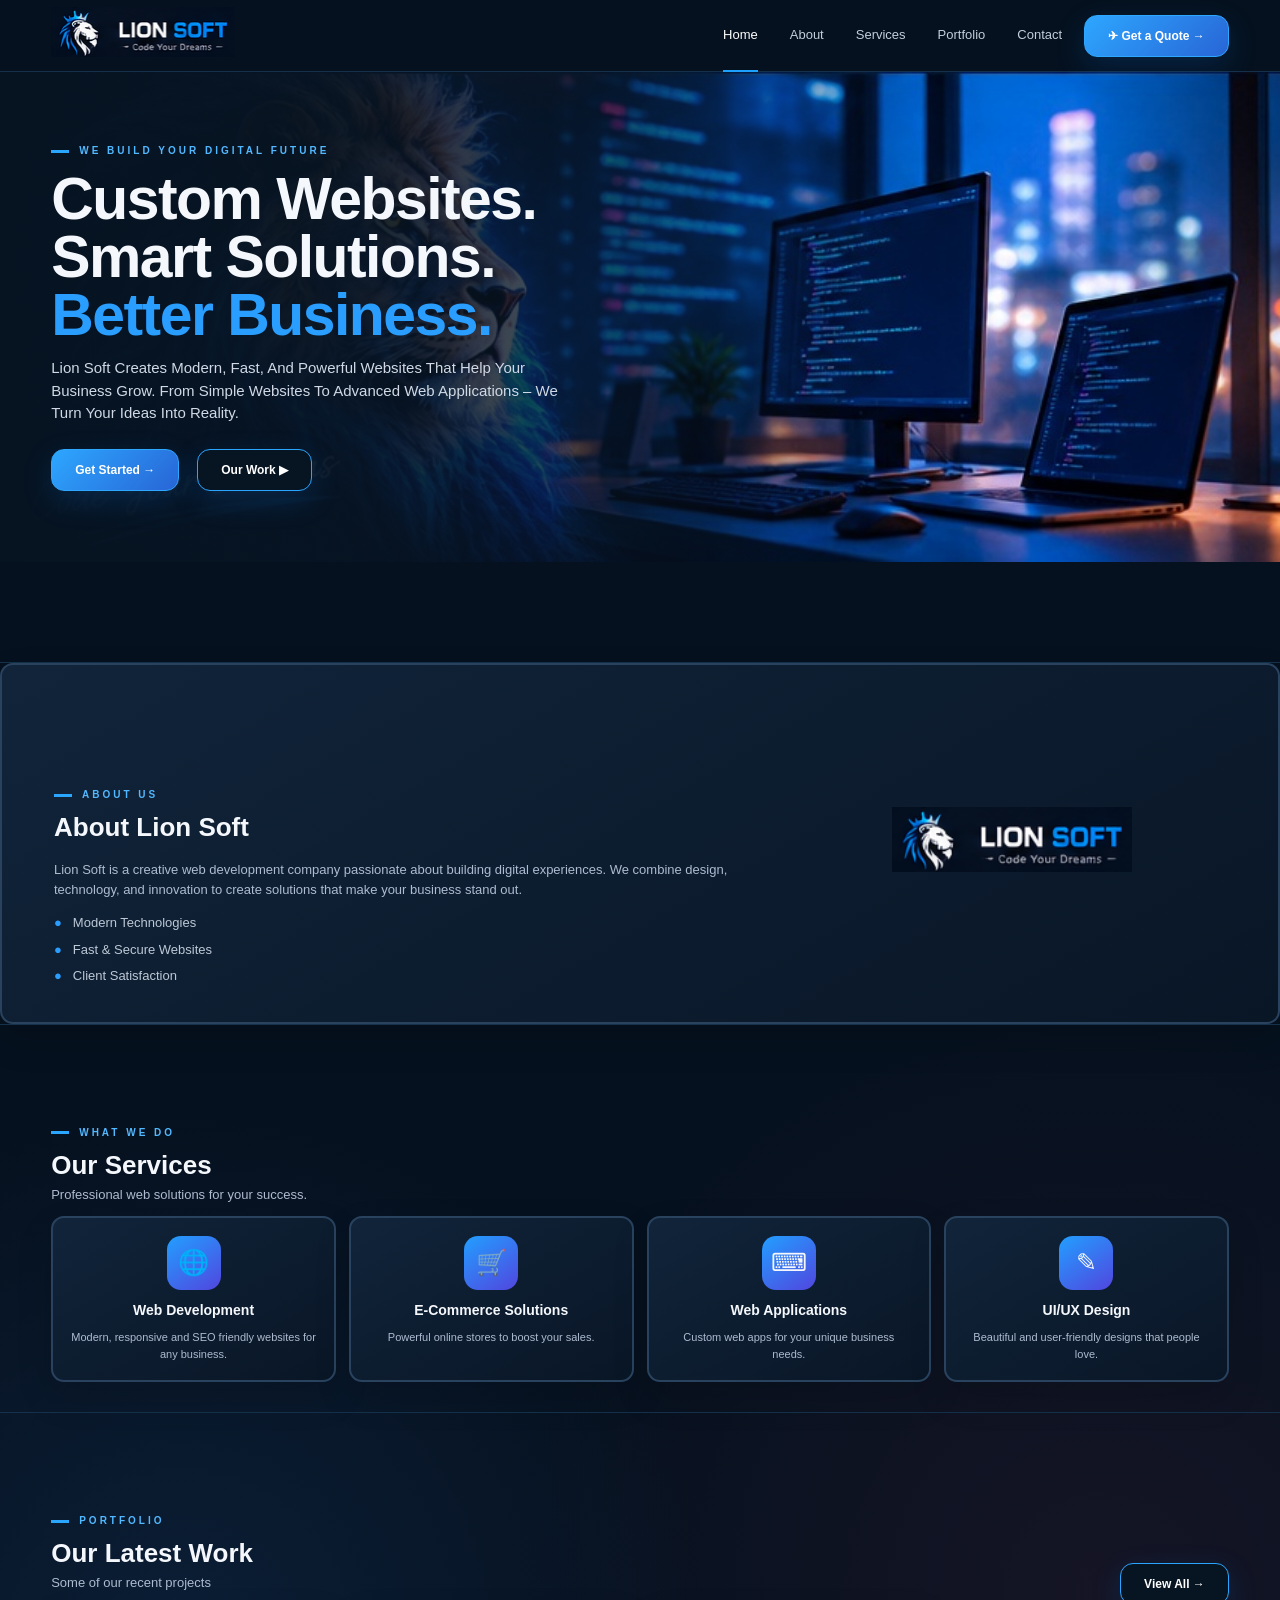
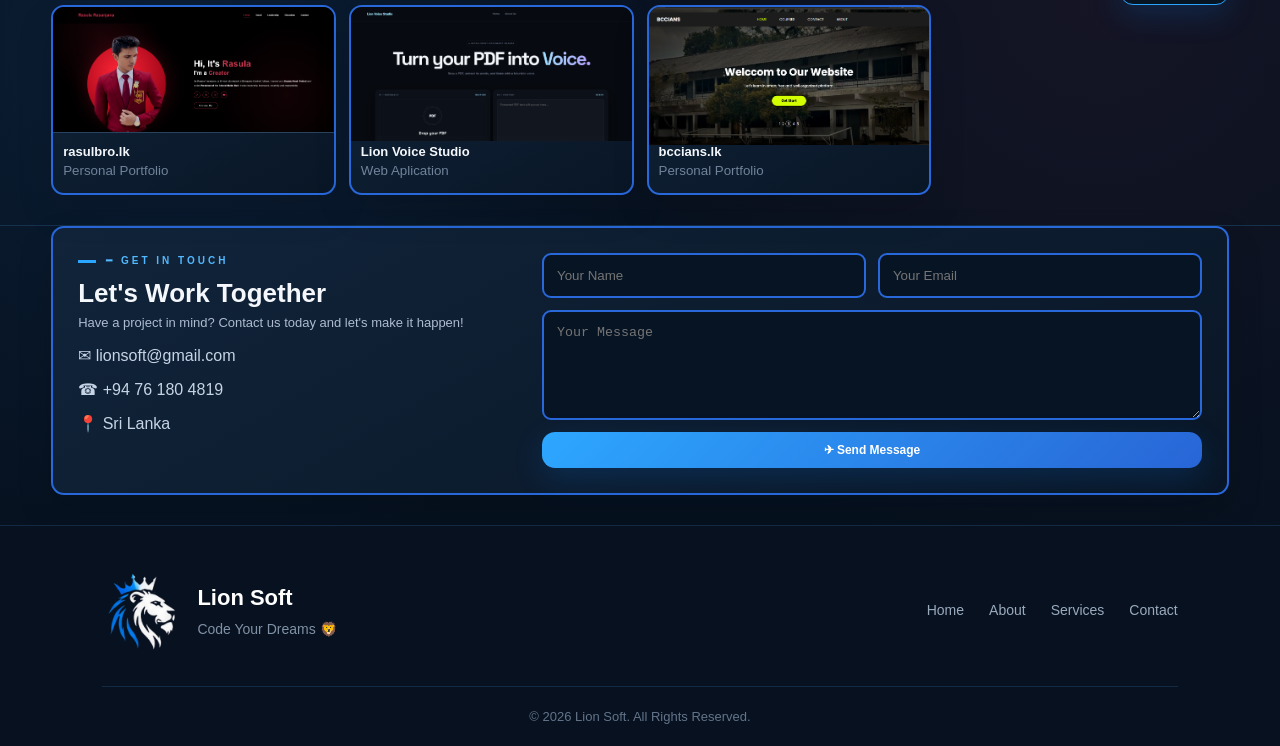
==== index.html @ 82c6520d "V1.0" ====
<!doctype html>
<html lang="en">

<head>
    <meta charset="utf-8">
    <meta name="viewport" content="width=device-width,initial-scale=1">
    <meta name="theme-color" content="#06111f">
    <title>Lion Soft</title>
    <link rel="stylesheet" href="style.css">
    <link rel="shortcut icon" href="assets/logo2.png" type="image/x-icon">
</head>

<body>
    <header class="nav">
        <div class="container navin">
            <a href="index.html"><img class="logo" src="assets/lion-soft-logo.png" alt="Lion Soft"></a>
            <button class="menu" aria-label="Open menu">☰</button>
            <nav class="links">
                <a class="active" href="index.html">Home</a>
                <a class="" href="#about">About</a>
                <a class="" href="#services">Services</a>
                <a class="" href="#portfolio">Portfolio</a>
                <a class="" href="#contact">Contact</a>
            </nav>
            <a class="btn" href="#contact">✈ Get a Quote →</a>
        </div>
    </header>
    <section id="home" class="hero">
        <div class="container">
            <div class="hero-copy">
                <div class="eyebrow">We Build Your Digital Future</div>
                <h1>Custom Websites.<br>Smart Solutions.<br><span>Better Business.</span></h1>
                <p>Lion Soft creates modern, fast, and powerful websites that help your business grow. From simple
                    websites to advanced web applications – we turn your ideas into reality.</p>
                <div class="actions">
                    <a id="getStart-btn" class="btn" href="#contact">Get Started →</a>
                    <a class="btn ghost" href="#portfolio">Our Work ▶</a>
                </div>
            </div>
        </div>
    </section>
    <section id="about" class="section" style="padding: 0px; margin: 0%;">
        <div id="aboutContainer" class="container main-grid" style="padding: 0%;">
            <aside class="card about">
                <div class="aboutTextA">
                    <div class="eyebrow">About Us</div>
                    <h2>About Lion Soft</h2>
                    <p>Lion Soft is a creative web development company passionate about building digital experiences. We
                        combine design, technology, and innovation to create solutions that make your business stand
                        out.</p>
                    <ul class="checks">
                        <li>Modern Technologies</li>
                        <li>Fast & Secure Websites</li>
                        <li>Client Satisfaction</li>
                    </ul>
                </div>
                <div class="brand">
                    <img src="assets/lion-soft-logo.png" alt="Lion Soft logo">
                </div>
            </aside>
        </div>
    </section>
    <section id="services" class="section" style="padding-top: 100px;">
        <div class="container main-grid">
            <div>
                <div class="eyebrow">What We Do</div>
                <h2>Our Services</h2>
                <p class="lead">Professional web solutions for your success.</p>
                <div class="services">
                    <article class="card service">
                        <div class="icon">🌐</div>
                        <h3>Web Development</h3>
                        <p>Modern, responsive and SEO friendly websites for any business.</p>
                    </article>
                    <article class="card service">
                        <div class="icon">🛒</div>
                        <h3>E-Commerce Solutions</h3>
                        <p>Powerful online stores to boost your sales.</p>
                    </article>
                    <article class="card service">
                        <div class="icon">⌨</div>
                        <h3>Web Applications</h3>
                        <p>Custom web apps for your unique business needs.</p>
                    </article>
                    <article class="card service">
                        <div class="icon">✎</div>
                        <h3>UI/UX Design</h3>
                        <p>Beautiful and user-friendly designs that people love.</p>
                    </article>
                </div>
            </div>
        </div>
    </section>
    <section id="portfolio" class="section" style="padding-top: 100px;">
        <div class="container">
            <div class="portfolio-head">
                <div>
                    <div class="eyebrow">Portfolio</div>
                    <h2>Our Latest Work</h2>
                    <p class="lead">Some of our recent projects</p>
                </div>
                <a class="btn ghost" href="#">View All →</a>
            </div>
            <div class="projects">
                <a target="_blank" href="https://lion-soft.github.io/rasulbro.lk">
                    <article class="card project">
                        <div class="shot"><img style="width: 100%;" src="assets/rasulbro.PNG" alt=""></div>
                        <h3>rasulbro.lk</h3><small>Personal Portfolio</small>
                    </article>
                </a>
                <a target="_blank" href="https://lion-soft.github.io/lvs.com">
                    <article class="card project">
                        <div class="shot"><img style="width: 100%;" src="assets/lvs.png" alt=""></div>
                        <h3>Lion Voice Studio</h3><small>Web Aplication</small>
                    </article>
                </a>
                <a target="_blank" href="">
                    <article class="card project">
                        <div class="shot"><img style="width: 100%;" src="assets/bcc.png" alt=""></div>
                        <h3>bccians.lk</h3><small>Personal Portfolio</small>
                    </article>
                </a>
            </div>
        </div>
    </section>
    <section id="contact" class="section" style="padding-top:0">
        <div class="container card contact-wrap">
            <div>
                <div class="eyebrow">━ Get In Touch</div>
                <h2>Let's Work Together</h2>
                <p class="lead">Have a project in mind? Contact us today and let's make it happen!</p>
                <div class="contact-list">
                    <p>✉ lionsoft@gmail.com</p>
                    <p>☎ +94 76 180 4819</p>
                    <p>📍 Sri Lanka</p>
                </div>
            </div>
            <form class="form" action="https://formspree.io/f/xbgrnggq" method="POST">

                <input type="text" name="name" placeholder="Your Name" required>

                <input type="email" name="email" placeholder="Your Email" required>

                <textarea name="message" placeholder="Your Message" required></textarea>

                <button class="btn" type="submit">✈ Send Message</button>

            </form>
        </div>
    </section>
    <footer class="footer">
        <div class="footer-container">

            <div class="footer-brand">
                <img src="assets/logo2.png" alt="Logo" class="footer-logo">

                <div>
                    <h3>Lion Soft</h3>
                    <p>Code Your Dreams 🦁</p>
                </div>
            </div>

            <div class="footer-links">
                <a href="#home">Home</a>
                <a href="#about">About</a>
                <a href="#services">Services</a>
                <a href="#contact">Contact</a>
            </div>

        </div>

        <div class="footer-bottom">
            <p>© 2026 Lion Soft. All Rights Reserved.</p>
        </div>
    </footer>

    <script src="script.js"></script>
</body>

</html>
---- style.css ----
:root {
    --bg: #06111f;
    --panel: #0b192a;
    --panel2: #0f2135;
    --line: #26435f;
    --txt: #f4f7fb;
    --muted: #aebbd0;
    --blue: #1d9dff;
    --blue2: #2868db;
}

* {
    box-sizing: border-box
}

html::-webkit-scrollbar {
    width: 1.4rem;
}

html::-webkit-scrollbar-track {
    background: #ccc;
}

html::-webkit-scrollbar-thumb {
    border-bottom-left-radius: 15px;
    border-bottom-right-radius: 15px;
    background: linear-gradient(135deg, #2da7ff, #2865d6);

}

html {
    scroll-behavior: smooth
}

body {
    margin: 0;
    background: radial-gradient(circle at 14% 70%, #173c6850, transparent 27%), radial-gradient(circle at 86% 68%, #361d3150, transparent 30%), var(--bg);
    color: var(--txt);
    font-family: Inter, Segoe UI, Arial, sans-serif;
    line-height: 1.5
}

a {
    text-decoration: none;
    color: inherit
}

.container {
    width: min(1360px, 92%);
    margin: auto
}

.nav {
    height: 72px;
    position: sticky;
    top: 0;
    z-index: 50;
    background: #06111ff0;
    border-bottom: 1px solid #173049;
    backdrop-filter: blur(16px)
}

.navin {
    height: 100%;
    display: flex;
    align-items: center;
    justify-content: space-between;
    gap: 22px
}

.logo {
    width: 184px;
    height: auto
}

.links {
    display: flex;
    gap: 32px;
    align-items: center;
    margin-left: auto
}

.links a {
    font-size: 13px;
    color: #c3cedb;
    padding: 26px 0;
    border-bottom: 2px solid transparent
}

.links a:hover,
.links a.active {
    color: #fff;
    border-color: #1da1ff;
}

.btn {
    display: inline-flex;
    justify-content: center;
    align-items: center;
    padding: 11px 23px;
    border-radius: 13px;
    border: 1px solid #2da7ff;
    background: linear-gradient(135deg, #2da7ff, #2865d6);
    color: #fff;
    font-size: 12px;
    font-weight: 800;
    box-shadow: 0 10px 30px #0b84ff2b
}

.btn.ghost {
    background: #071522;
    border-color: #2aa5ff
}

.menu {
    display: none;
    border: 0;
    background: transparent;
    color: #fff;
    font-size: 26px
}

.hero {
    min-height: 490px;
    margin-bottom: 100px;
    position: relative;
    overflow: hidden;
    background: #071321
}

.hero:before {
    content: "";
    position: absolute;
    inset: 0;
    background: linear-gradient(90deg, #061321 0%, #071422f4 27%, #071422a8 49%, transparent 72%), url("assets/hero-lion-office.jpg") center/cover no-repeat
}

@keyframes float {
    from {
        transform: translateX(-80%);
    }

    to {
        transform: translateX(0px);
    }
}

.hero .container {
    animation-name: float;
    animation-duration: 1s;
    position: relative;
    z-index: 1;
    min-height: 490px;
    display: flex;
    align-items: center
}

.hero-copy {
    text-transform: capitalize;
    transition: all .2s linear;
    width: 45%;
    padding: 30px 0
}

.eyebrow {
    font-size: 10px;
    letter-spacing: 3px;
    text-transform: uppercase;
    color: #52b8ff;
    font-weight: 800
}

.eyebrow:before {
    content: "";
    display: inline-block;
    width: 18px;
    height: 3px;
    background: #2aa6ff;
    margin-right: 10px;
    vertical-align: middle
}

.hero h1 {
    font-size: clamp(43px, 4.6vw, 70px);
    line-height: .98;
    margin: 12px 0 14px;
    letter-spacing: -1.5px
}

.hero h1 span {
    color: #2a9eff
}

.hero p {
    font-size: 15px;
    max-width: 530px;
    color: #d0d9e5;
    margin: 0
}

.actions {
    display: flex;
    gap: 18px;
    margin-top: 24px;
    flex-wrap: wrap
}

.section {
    padding: 18px 0 30px;
    border-top: 1px solid #15314b
}

.section h2 {
    font-size: 26px;
    margin: 6px 0 0
}

.lead {
    margin: 0 0 12px;
    color: var(--muted);
    font-size: 13px
}

#aboutContainer {
    width: min(1360px, 100%);
}

.aboutTextA {
    padding-left: 30px;
    padding-top: 100px;
}

@media(max-width: 300px) {
    .aboutTextA {
        padding-left: 0px;
    }
}

.services {
    display: grid;
    grid-template-columns: repeat(4, 1fr);
    gap: 13px
}

.card {
    background: linear-gradient(150deg, #11243a, #091626);
    border: 2px solid #29435f;
    border-radius: 13px;
    box-shadow: 0 16px 36px #0002
}

.service {
    padding: 18px;
    text-align: center;
    transition-duration: 400ms;
    transition-property: transform;
}

.service:hover {
    transform: scale(1.05);
}

.icon {
    width: 54px;
    height: 54px;
    border-radius: 14px;
    display: grid;
    place-items: center;
    margin: 0 auto 10px;
    background: linear-gradient(145deg, #229fff, #5146df);
    font-size: 25px
}

.service h3 {
    font-size: 14px;
    margin: 5px 0 8px
}

.service p {
    font-size: 11px;
    color: var(--muted);
    margin: 0
}

.about {
    padding: 22px;
    display: grid;
    grid-template-columns: 1.2fr .8fr;
    align-items: center;
    gap: 12px
}

.about p {
    font-size: 13px;
    color: var(--muted)
}



.checks {
    padding: 0;
    margin: 14px 0;
    list-style: none;
    color: #bdc8d6;
    font-size: 13px
}

.checks li {
    margin: 7px 0
}

.checks li:before {
    content: "●";
    color: #2b9dff;
    margin-right: 11px
}

.brand {
    text-align: center
}

.brand img {
    width: 240px;
    max-width: 100%
}

.portfolio-head {
    display: flex;
    align-items: end;
    justify-content: space-between
}

.projects {
    display: grid;
    grid-template-columns: repeat(4, 1fr);
    gap: 13px
}

.project {
    overflow: hidden;
    border: 2px solid #2868db;
    transition-property: transform;
    transition-duration: 400ms;
}

.project:hover {
    transform: scale(1.05)
}

.project .shot {
    height: 126px;
    background-size: 400% 100%;
    border-bottom: 1px solid #29435f;
}


.project:nth-child(1) .shot {
    background-position: 0 0
}

.project:nth-child(2) .shot {
    background-position: 33.3% 0
}

.project:nth-child(3) .shot {
    background-position: 66.6% 0
}

.project:nth-child(4) .shot {
    background-position: 100% 0
}

.project h3 {
    font-size: 13px;
    margin: 9px 10px 0
}

.project small {
    display: block;
    margin: 0 10px 12px;
    color: #70839a
}

.stats {
    display: grid;
    grid-template-columns: repeat(4, 1fr);
    gap: 13px
}

.stat {
    text-align: center;
    padding: 18px
}

.stat i {
    font-size: 30px;
    font-style: normal
}

.stat b {
    display: block;
    font-size: 25px;
    margin-top: 4px
}

.stat span {
    font-size: 12px;
    color: var(--muted)
}

.stat.green {
    border-color: #27664b
}

.stat.purple {
    border-color: #583b8d
}

.stat.orange {
    border-color: #88451e;
    background: linear-gradient(150deg, #2d1819, #211313)
}

.bottom {
    display: grid;
    grid-template-columns: 1.05fr .95fr;
    gap: 42px
}

.testimonial {
    padding: 18px;
    display: flex;
    align-items: center;
    gap: 16px
}

.avatar {
    width: 76px;
    height: 76px;
    border-radius: 50%;
    border: 2px solid #2ba6ff;
    object-fit: cover
}

.testimonial p {
    font-size: 13px;
    margin: 0 0 7px
}

.stars {
    color: #ffd32a
}

.testimonial small {
    color: #8ea0b7
}

.contact {
    padding: 18px;
    display: grid;
    grid-template-columns: .8fr 1.2fr;
    gap: 20px
}

.contact h2 {
    margin: 0
}

.info {
    font-size: 12px;
    color: #c8d2df
}

.info p {
    margin: 7px 0
}

.socials {
    display: flex;
    gap: 8px;
    margin-top: 12px
}

.social {
    width: 27px;
    height: 27px;
    border-radius: 50%;
    display: grid;
    place-items: center;
    background: #167fda;
    font-size: 12px
}

.form {
    display: grid;
    grid-template-columns: 1fr 1fr;
    gap: 10px
}

.form input,
.form textarea {
    width: 100%;
    border-radius: 8px;
    border: 2px solid #2868db;
    background: #071524;
    color: #fff;
    padding: 11px;
    font: 12px inherit
}

.form textarea {
    grid-column: 1/-1;
    min-height: 82px
}

.form button {
    grid-column: 1/-1;
    border: 0;
    cursor: pointer
}



.page-hero {
    padding: 80px 0 60px;
    text-align: center;
    background: radial-gradient(circle at 50% 0, #176fc145, transparent 40%), #071321
}

.page-hero h1 {
    font-size: clamp(42px, 5vw, 64px);
    margin: 10px 0
}

.page-content {
    padding: 50px 0
}

.split {
    display: grid;
    grid-template-columns: 1fr 1fr;
    gap: 35px;
    align-items: center
}

.visual {
    min-height: 300px;
    border-radius: 16px;
    border: 1px solid var(--line);
    display: grid;
    place-items: center;
    background: radial-gradient(circle, #157de050, transparent 50%), #0b192a;
    font-size: 120px
}

@media(max-width:980px) {
    .links {
        display: none
    }

    .links.open {
        display: flex;
        position: absolute;
        top: 72px;
        left: 0;
        right: 0;
        background: #071522;
        flex-direction: column;
        gap: 0;
        padding: 12px 4%;
        border-bottom: 1px solid #23435f
    }

    .links.open a {
        padding: 11px 0
    }

    .menu {
        display: block
    }

    .nav .btn {
        display: none
    }

    .hero-copy {
        width: 58%
    }

    .main-grid,
    .bottom,
    .contact,
    .split {
        grid-template-columns: 1fr
    }

    .services,
    .projects {
        grid-template-columns: repeat(2, 1fr)
    }

    .stats {
        grid-template-columns: repeat(2, 1fr)
    }
}

@media(max-width:620px) {
    .container {
        width: 92%
    }

    .hero {
        min-height: 560px
    }

    .hero:before {
        background: linear-gradient(90deg, #061321 0%, #071422e8 55%, #07142299 100%), url("assets/hero-lion-office.jpg") 62% center/cover no-repeat
    }

    .hero .container {
        min-height: 560px;
        align-items: start
    }

    .hero-copy {
        width: 100%;
        padding-top: 52px
    }

    .hero h1 {
        font-size: 48px
    }

    .services,
    .projects,
    .stats {
        grid-template-columns: 1fr
    }

    .about {
        grid-template-columns: 1fr
    }

    .aboutTextA {
        padding-left: 10px;
    }

    .brand {
        display: none
    }

    .contact {
        padding: 16px
    }

    .form {
        grid-template-columns: 1fr
    }

    .form textarea,
    .form button {
        grid-column: auto
    }

    .testimonial {
        align-items: flex-start
    }

    .foot {
        display: block;
        text-align: center
    }

    .foot div+div {
        margin-top: 8px
    }

    .page-content {
        padding: 35px 0
    }
}

.contact-wrap {
    border: 2px solid #2868db;
    display: grid;
    grid-template-columns: .8fr 1.2fr;
    gap: 24px;
    padding: 25px;
}

.form {
    display: grid;
    grid-template-columns: 1fr 1fr;
    gap: 12px
}

.form textarea,
.form input {
    width: 100%;
    background: #071424;
    border: 2px solid #2868db;
    color: white;
    border-radius: 9px;
    padding: 13px
}

.form textarea {
    grid-column: 1/-1;
    min-height: 110px
}

.form .btn {
    grid-column: 1/-1
}

.contact-list {
    color: #c7d4e6
}

.contact-list p {
    margin: 10px 0
}

@media(max-width:560px) {

    .form {
        grid-template-columns: 1fr
    }

    .form textarea,
    .form .btn {
        grid-column: auto
    }

    .testimonial {
        align-items: flex-start
    }

}

@media(max-width:900px) {

    .contact-wrap {
        grid-template-columns: 1fr
    }

}


.footer {
    background: #07111f;
    color: #ffffff;
    padding: 45px 8% 20px;
    border-top: 1px solid #132a44;
}

.footer-container {
    max-width: 1200px;
    margin: auto;

    display: flex;
    justify-content: space-between;
    align-items: center;
    gap: 30px;
}

.footer-brand {
    display: flex;
    align-items: center;
    gap: 15px;
}

.footer-logo {
    width: 80px;
    height: 80px;
    object-fit: contain;
    border-radius: 12px;
    transition: 0.3s ease;
}

.footer-logo:hover {
    transform: scale(1.08);
}

.footer-brand h3 {
    margin: 0 0 5px;
    font-size: 22px;
    color: #ffffff;
}

.footer-brand p {
    margin: 0;
    color: #8191a5;
    font-size: 14px;
}

.footer-links {
    display: flex;
    gap: 25px;
}

.footer-links a {
    color: #9aaabd;
    text-decoration: none;
    font-size: 14px;
    transition: 0.3s ease;
}

.footer-links a:hover {
    color: #3b82f6;
}

.footer-bottom {
    max-width: 1200px;
    margin: 35px auto 0;
    padding-top: 20px;

    text-align: center;
    border-top: 1px solid #132a44;
}

.footer-bottom p {
    margin: 0;
    color: #63748a;
    font-size: 13px;
}

/* Mobile */
@media (max-width: 600px) {

    .footer-container {
        flex-direction: column;
        text-align: center;
    }

    .footer-brand {
        flex-direction: column;
    }

    .footer-links {
        flex-wrap: wrap;
        justify-content: center;
    }
}
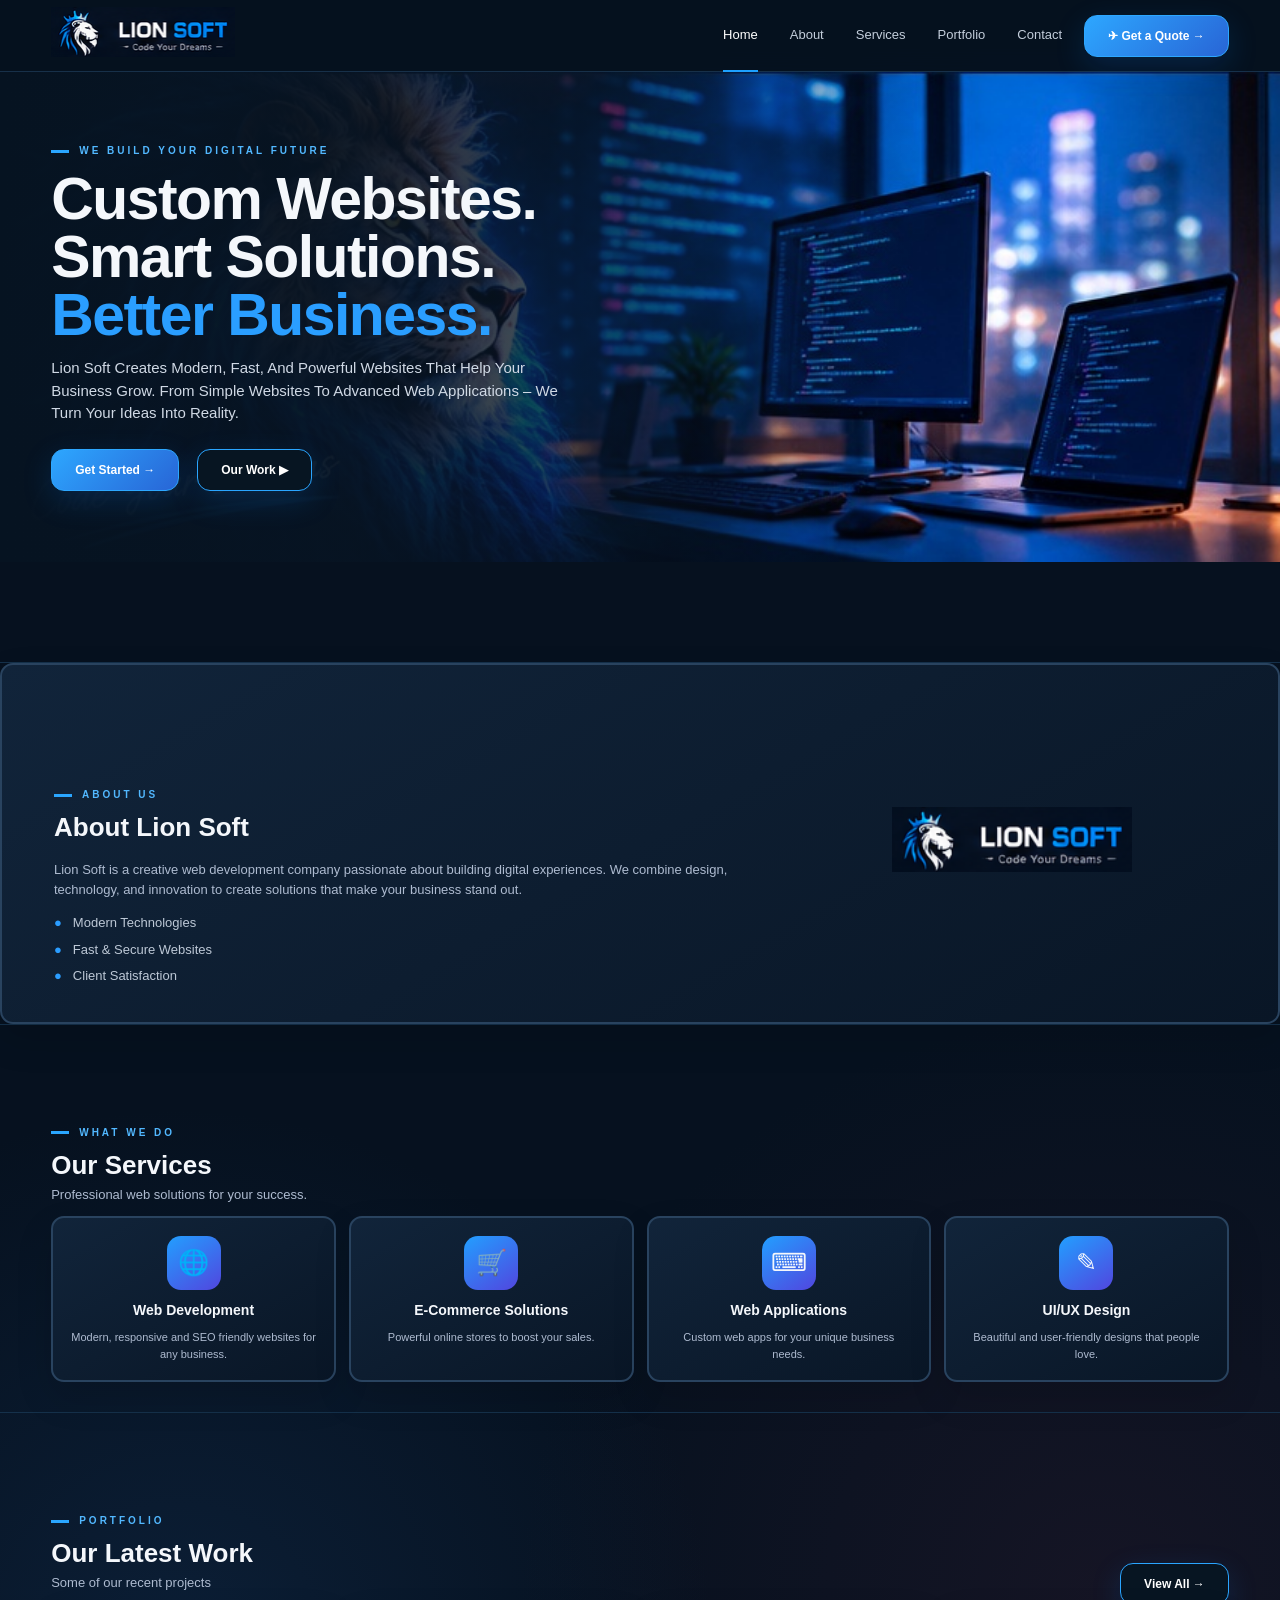
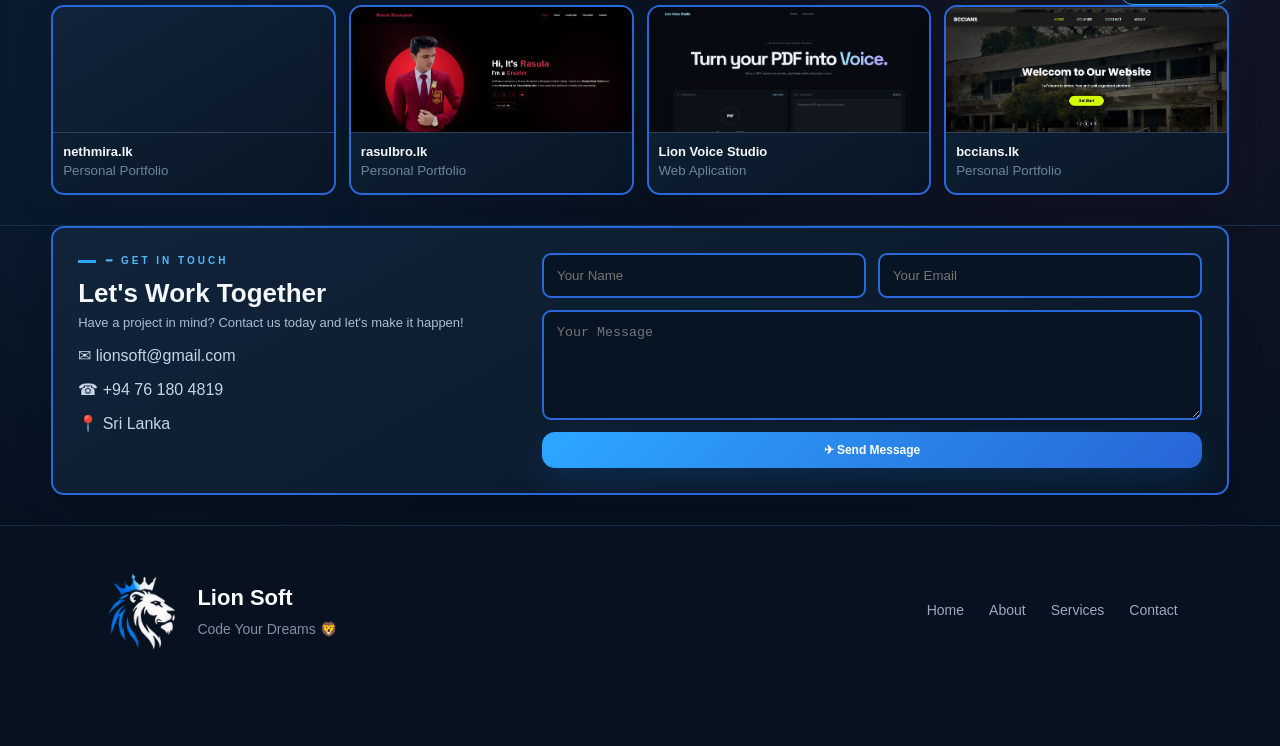
==== commit 091bb17b: "v2.0" ====
--- a/index.html
+++ b/index.html
@@ -102,6 +102,12 @@
                 <a class="btn ghost" href="#">View All →</a>
             </div>
             <div class="projects">
+                <a target="_blank" href="https://lion-soft.github.io/nethmira.lk">
+                    <article class="card project">
+                        <div class="shot"><img style="width: 100%;" src="assets/nethmira.png" alt=""></div>
+                        <h3>nethmira.lk</h3><small>Personal Portfolio</small>
+                    </article>
+                </a>
                 <a target="_blank" href="https://lion-soft.github.io/rasulbro.lk">
                     <article class="card project">
                         <div class="shot"><img style="width: 100%;" src="assets/rasulbro.PNG" alt=""></div>
--- a/style.css
+++ b/style.css
@@ -825,7 +825,6 @@
     font-size: 13px;
 }
 
-/* Mobile */
 @media (max-width: 600px) {
 
     .footer-container {
@@ -841,4 +840,433 @@
         flex-wrap: wrap;
         justify-content: center;
     }
-}+}
+
+
+html {
+    scroll-behavior: smooth;
+}
+
+
+body {
+    overflow-x: hidden;
+}
+
+
+
+.nav {
+    transition:
+        background .35s ease,
+        box-shadow .35s ease,
+        border-color .35s ease;
+}
+
+.nav.scrolled {
+    background: rgba(6, 17, 31, .97);
+    box-shadow: 0 10px 35px rgba(0, 0, 0, .28);
+}
+
+.logo {
+    transition: transform .35s ease, filter .35s ease;
+}
+
+.logo:hover {
+    transform: scale(1.05);
+    filter: drop-shadow(0 0 12px rgba(45, 167, 255, .45));
+}
+
+.links a {
+    position: relative;
+    transition:
+        color .3s ease,
+        transform .3s ease;
+}
+
+.links a:hover {
+    transform: translateY(-2px);
+}
+
+
+.menu {
+    cursor: pointer;
+    transition: transform .3s ease;
+}
+
+.menu:hover {
+    transform: rotate(90deg) scale(1.08);
+}
+
+.links.open {
+    animation: menuSlide .35s ease forwards;
+}
+
+@keyframes menuSlide {
+    from {
+        opacity: 0;
+        transform: translateY(-15px);
+    }
+
+    to {
+        opacity: 1;
+        transform: translateY(0);
+    }
+}
+
+
+.btn {
+    position: relative;
+    overflow: hidden;
+    transition:
+        transform .3s ease,
+        box-shadow .3s ease,
+        filter .3s ease;
+}
+
+.btn::before {
+    content: "";
+    position: absolute;
+    top: 0;
+    left: -120%;
+    width: 80%;
+    height: 100%;
+    background: linear-gradient(
+        90deg,
+        transparent,
+        rgba(255,255,255,.3),
+        transparent
+    );
+    transform: skewX(-20deg);
+    transition: left .6s ease;
+}
+
+.btn:hover::before {
+    left: 130%;
+}
+
+.btn:hover {
+    transform: translateY(-4px);
+    box-shadow: 0 15px 35px rgba(29,157,255,.3);
+}
+
+.btn:active {
+    transform: translateY(-1px) scale(.98);
+}
+
+
+.hero-copy {
+    animation: heroContent 1s cubic-bezier(.17,.67,.38,1.1) both;
+}
+
+@keyframes heroContent {
+    from {
+        opacity: 0;
+        transform: translateX(-70px);
+    }
+
+    to {
+        opacity: 1;
+        transform: translateX(0);
+    }
+}
+
+.hero .eyebrow {
+    animation: fadeUp .7s ease .15s both;
+}
+
+.hero h1 {
+    animation: fadeUp .8s ease .3s both;
+}
+
+.hero p {
+    animation: fadeUp .8s ease .5s both;
+}
+
+.hero .actions {
+    animation: fadeUp .8s ease .7s both;
+}
+
+@keyframes fadeUp {
+    from {
+        opacity: 0;
+        transform: translateY(25px);
+    }
+
+    to {
+        opacity: 1;
+        transform: translateY(0);
+    }
+}
+
+
+.hero h1 span {
+    display: inline-block;
+    animation: blueGlow 2.5s ease-in-out infinite;
+}
+
+@keyframes blueGlow {
+    0%, 100% {
+        text-shadow: 0 0 0 rgba(42,158,255,0);
+    }
+
+    50% {
+        text-shadow: 0 0 18px rgba(42,158,255,.45);
+    }
+}
+
+
+
+.about {
+    transition:
+        transform .45s ease,
+        box-shadow .45s ease,
+        border-color .45s ease;
+}
+
+.about:hover {
+    transform: translateY(-8px);
+    border-color: #2da7ff;
+    box-shadow: 0 20px 50px rgba(29,157,255,.14);
+}
+
+.brand img {
+    animation: lionFloat 4s ease-in-out infinite;
+    transition: transform .4s ease, filter .4s ease;
+}
+
+.brand img:hover {
+    transform: scale(1.08);
+    filter: drop-shadow(0 0 20px rgba(45,167,255,.45));
+}
+
+@keyframes lionFloat {
+    0%, 100% {
+        transform: translateY(0);
+    }
+
+    50% {
+        transform: translateY(-10px);
+    }
+}
+
+
+.checks li {
+    transition:
+        transform .3s ease,
+        color .3s ease;
+}
+
+.checks li:hover {
+    transform: translateX(8px);
+    color: #fff;
+}
+
+
+.service {
+    position: relative;
+    overflow: hidden;
+    transition:
+        transform .4s cubic-bezier(.17,.67,.38,1.2),
+        box-shadow .4s ease,
+        border-color .4s ease;
+}
+
+.service::before {
+    content: "";
+    position: absolute;
+    inset: 0;
+    background: radial-gradient(
+        circle at center,
+        rgba(29,157,255,.12),
+        transparent 65%
+    );
+    opacity: 0;
+    transition: opacity .4s ease;
+}
+
+.service:hover {
+    transform: translateY(-10px) scale(1.03);
+    border-color: #2da7ff;
+    box-shadow: 0 20px 45px rgba(29,157,255,.18);
+}
+
+.service:hover::before {
+    opacity: 1;
+}
+
+.service .icon {
+    transition:
+        transform .4s ease,
+        box-shadow .4s ease;
+}
+
+.service:hover .icon {
+    transform: translateY(-5px) rotate(8deg) scale(1.1);
+    box-shadow: 0 10px 25px rgba(29,157,255,.3);
+}
+
+
+.project {
+    transition:
+        transform .45s cubic-bezier(.17,.67,.38,1.2),
+        box-shadow .45s ease,
+        border-color .45s ease;
+}
+
+.project:hover {
+    transform: translateY(-10px) scale(1.025);
+    border-color: #2da7ff;
+    box-shadow: 0 22px 45px rgba(29,157,255,.2);
+}
+
+.project .shot {
+    overflow: hidden;
+}
+
+.project .shot img {
+    display: block;
+    transition:
+        transform .6s cubic-bezier(.17,.67,.38,1.1),
+        filter .6s ease;
+}
+
+.project:hover .shot img {
+    transform: scale(1.08);
+    filter: brightness(1.1);
+}
+
+.project h3,
+.project small {
+    transition:
+        transform .3s ease,
+        color .3s ease;
+}
+
+.project:hover h3 {
+    color: #52b8ff;
+}
+
+
+
+.contact-wrap {
+    transition:
+        transform .45s ease,
+        box-shadow .45s ease;
+}
+
+.contact-wrap:hover {
+    box-shadow: 0 20px 55px rgba(29,157,255,.12);
+}
+
+.contact-list p {
+    transition:
+        transform .3s ease,
+        color .3s ease;
+}
+
+.contact-list p:hover {
+    transform: translateX(8px);
+    color: #fff;
+}
+
+.form input,
+.form textarea {
+    transition:
+        border-color .3s ease,
+        box-shadow .3s ease,
+        transform .3s ease;
+}
+
+.form input:focus,
+.form textarea:focus {
+    outline: none;
+    transform: translateY(-2px);
+    border-color: #52b8ff;
+    box-shadow: 0 0 20px rgba(29,157,255,.16);
+}
+
+
+
+.social {
+    transition:
+        transform .3s ease,
+        box-shadow .3s ease;
+}
+
+.social:hover {
+    transform: translateY(-5px) scale(1.12) rotate(6deg);
+    box-shadow: 0 8px 20px rgba(29,157,255,.3);
+}
+
+
+.reveal {
+    opacity: 0;
+    transform: translateY(45px);
+    transition:
+        opacity .8s ease,
+        transform .8s cubic-bezier(.17,.67,.38,1.1);
+}
+
+.reveal.show {
+    opacity: 1;
+    transform: translateY(0);
+}
+
+
+.footer {
+    position: relative;
+    overflow: hidden;
+}
+
+.footer-logo {
+    transition:
+        transform .4s ease,
+        filter .4s ease;
+}
+
+.footer-logo:hover {
+    transform: scale(1.12) rotate(3deg);
+    filter: drop-shadow(0 0 15px rgba(29,157,255,.35));
+}
+
+.footer-links a {
+    position: relative;
+    transition:
+        color .3s ease,
+        transform .3s ease;
+}
+
+.footer-links a:hover {
+    transform: translateY(-3px);
+}
+
+
+
+.scroll-progress {
+    position: fixed;
+    top: 0;
+    left: 0;
+    width: 0%;
+    height: 3px;
+    background: linear-gradient(
+        90deg,
+        #2da7ff,
+        #2865d6
+    );
+    z-index: 9999;
+    box-shadow: 0 0 10px rgba(45,167,255,.5);
+}
+
+
+@media (prefers-reduced-motion: reduce) {
+
+    *,
+    *::before,
+    *::after {
+        animation-duration: .01ms !important;
+        animation-iteration-count: 1 !important;
+        transition-duration: .01ms !important;
+        scroll-behavior: auto !important;
+    }
+
+}
+
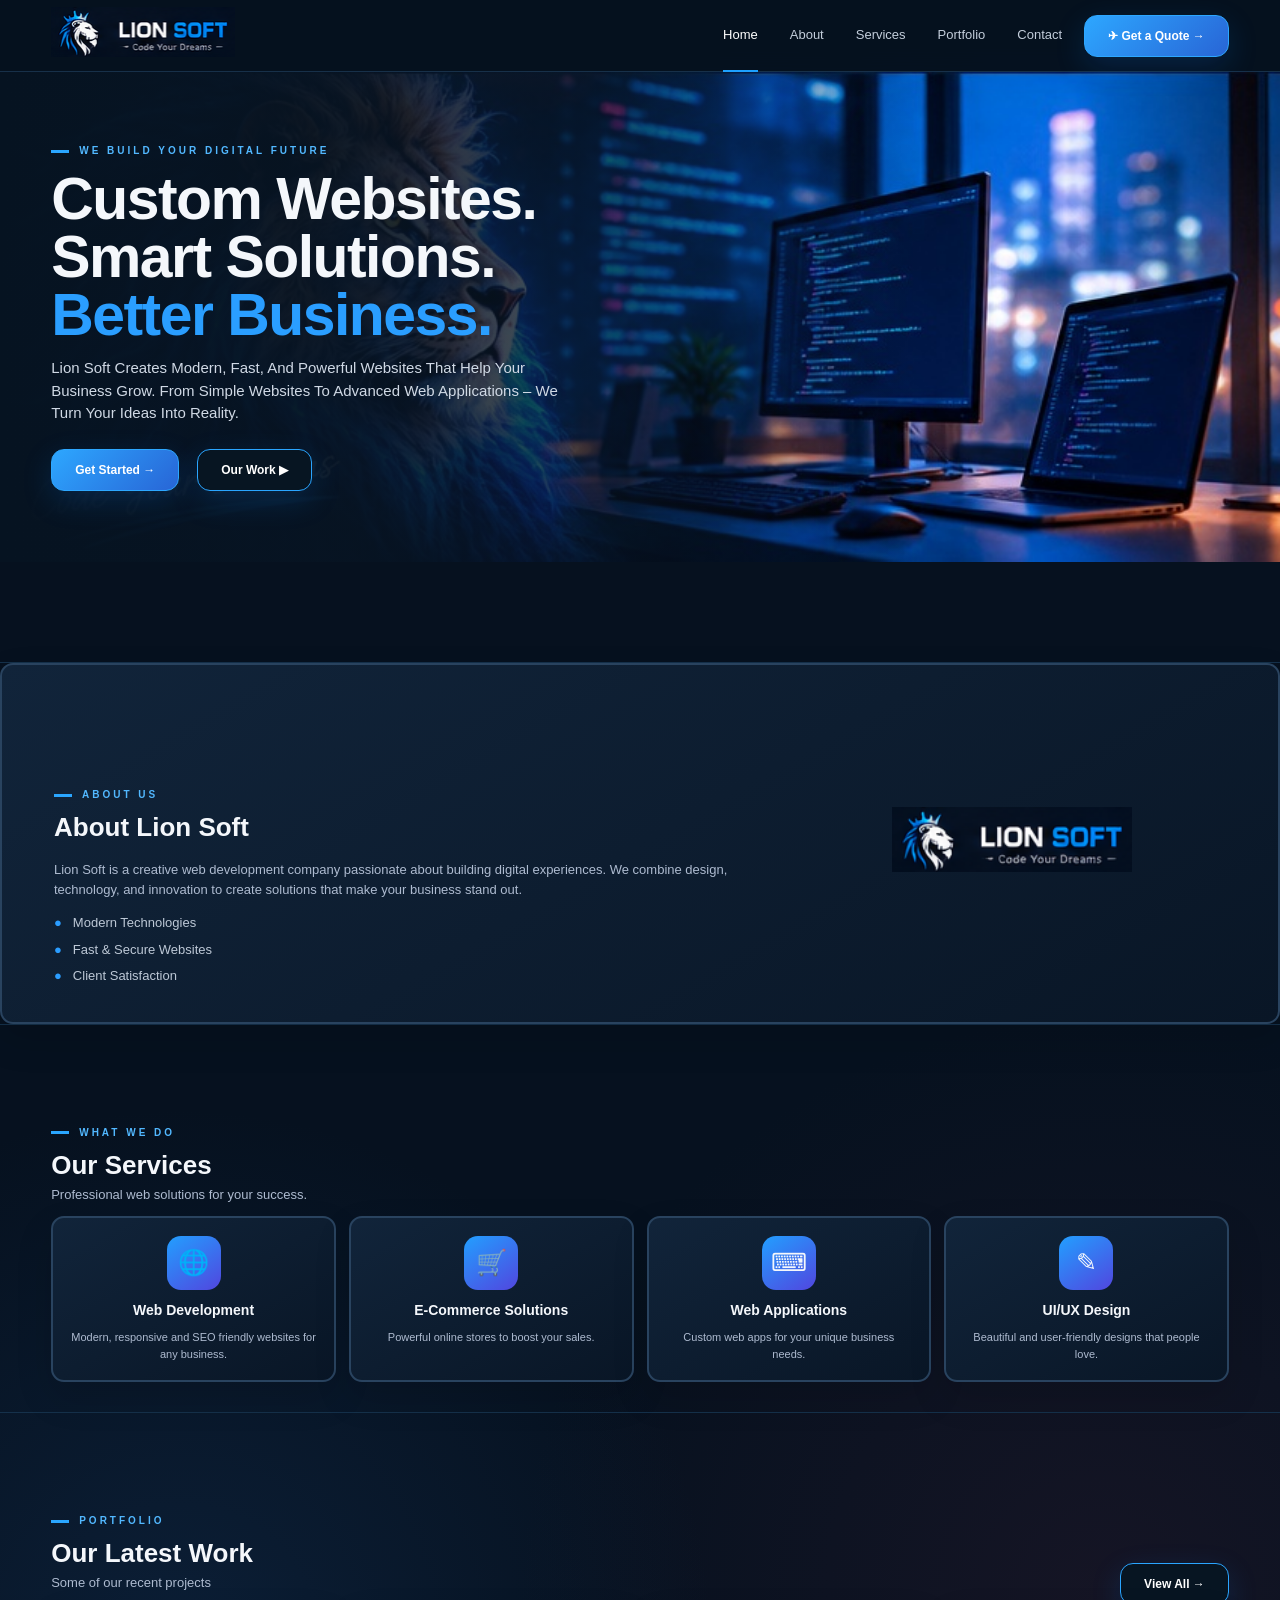
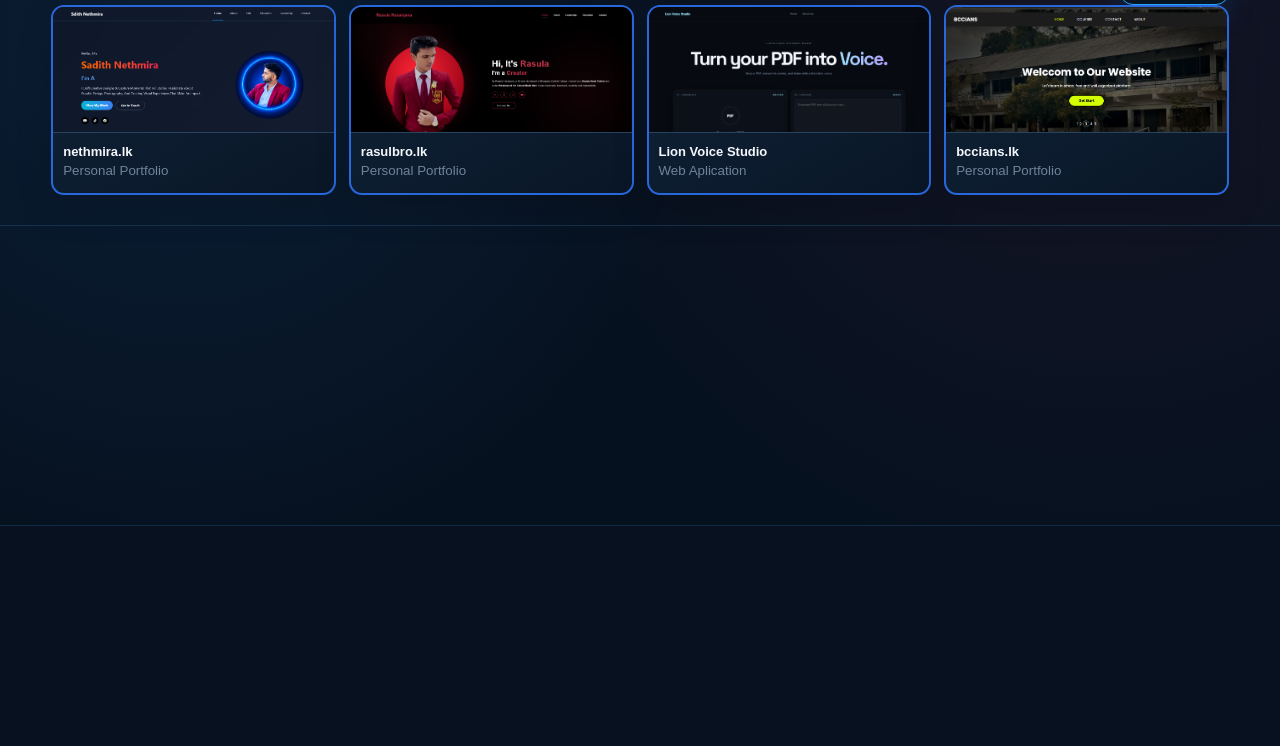
==== commit 1e8ffad7: "v3.0" ====
--- a/index.html
+++ b/index.html
@@ -5,6 +5,10 @@
     <meta charset="utf-8">
     <meta name="viewport" content="width=device-width,initial-scale=1">
     <meta name="theme-color" content="#06111f">
+	<meta name="description" content="Lion Soft is a software company providing modern websites, web applications and digital solutions.">
+    <meta name="keywords" content="Lion Soft, software company, web development, Sri Lanka, websites, web applications">
+    <meta name="author" content="Lion Soft">
+    <meta name="robots" content="index, follow">
     <title>Lion Soft</title>
     <link rel="stylesheet" href="style.css">
     <link rel="shortcut icon" href="assets/logo2.png" type="image/x-icon">
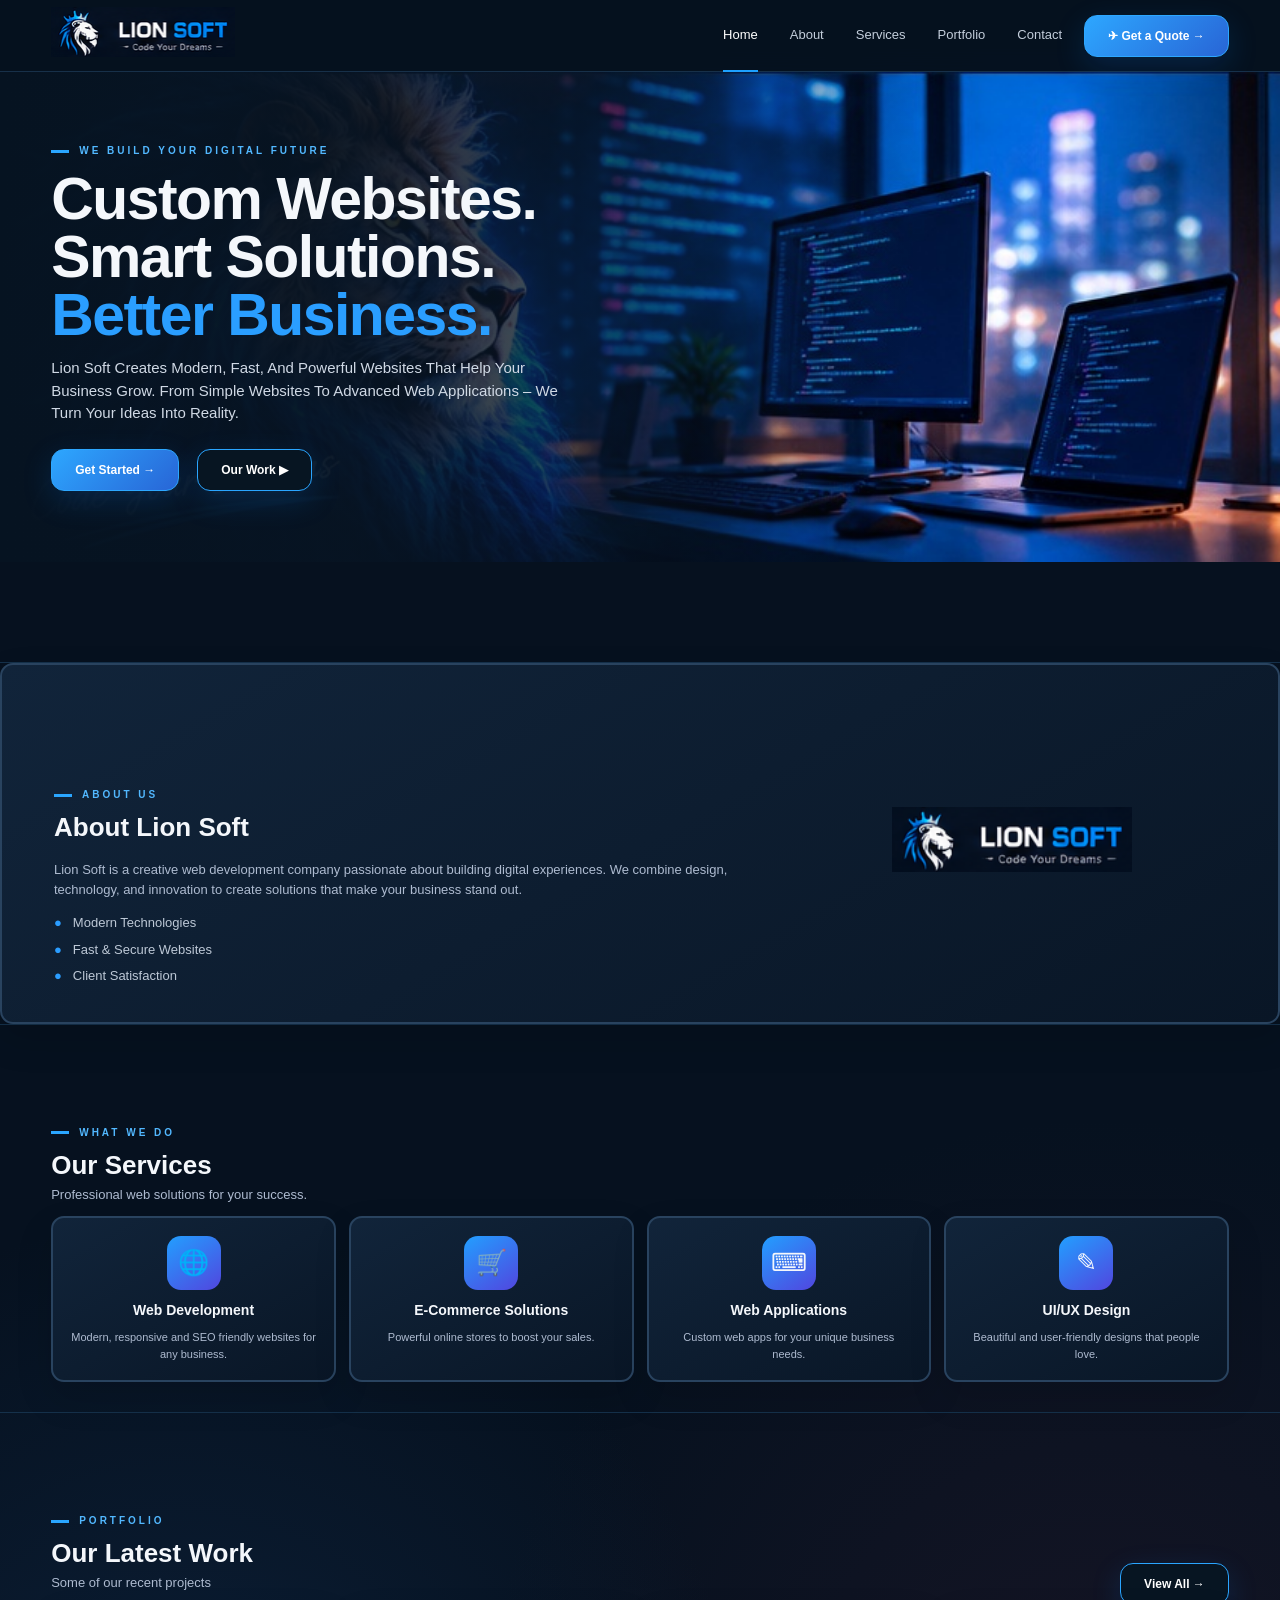
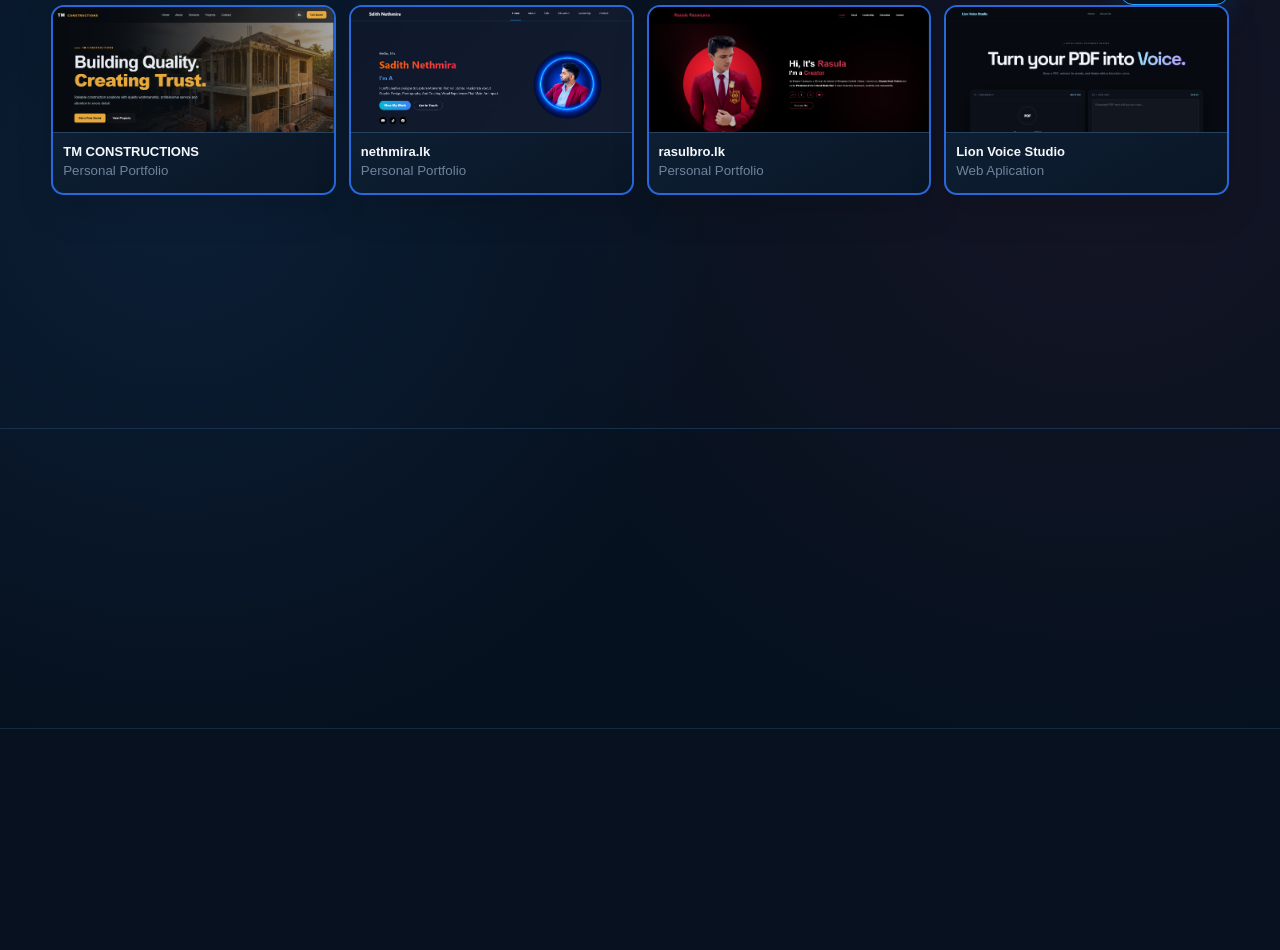
==== commit a3d0a47e: "v3" ====
--- a/index.html
+++ b/index.html
@@ -106,6 +106,12 @@
                 <a class="btn ghost" href="#">View All →</a>
             </div>
             <div class="projects">
+                <a target="_blank" href="https://lion-soft.github.io/tm-constructions">
+                    <article class="card project">
+                        <div class="shot"><img style="width: 100%;" src="assets/tm.PNG" alt=""></div>
+                        <h3>TM CONSTRUCTIONS</h3><small>Personal Portfolio</small>
+                    </article>
+                </a>
                 <a target="_blank" href="https://lion-soft.github.io/nethmira.lk">
                     <article class="card project">
                         <div class="shot"><img style="width: 100%;" src="assets/nethmira.png" alt=""></div>
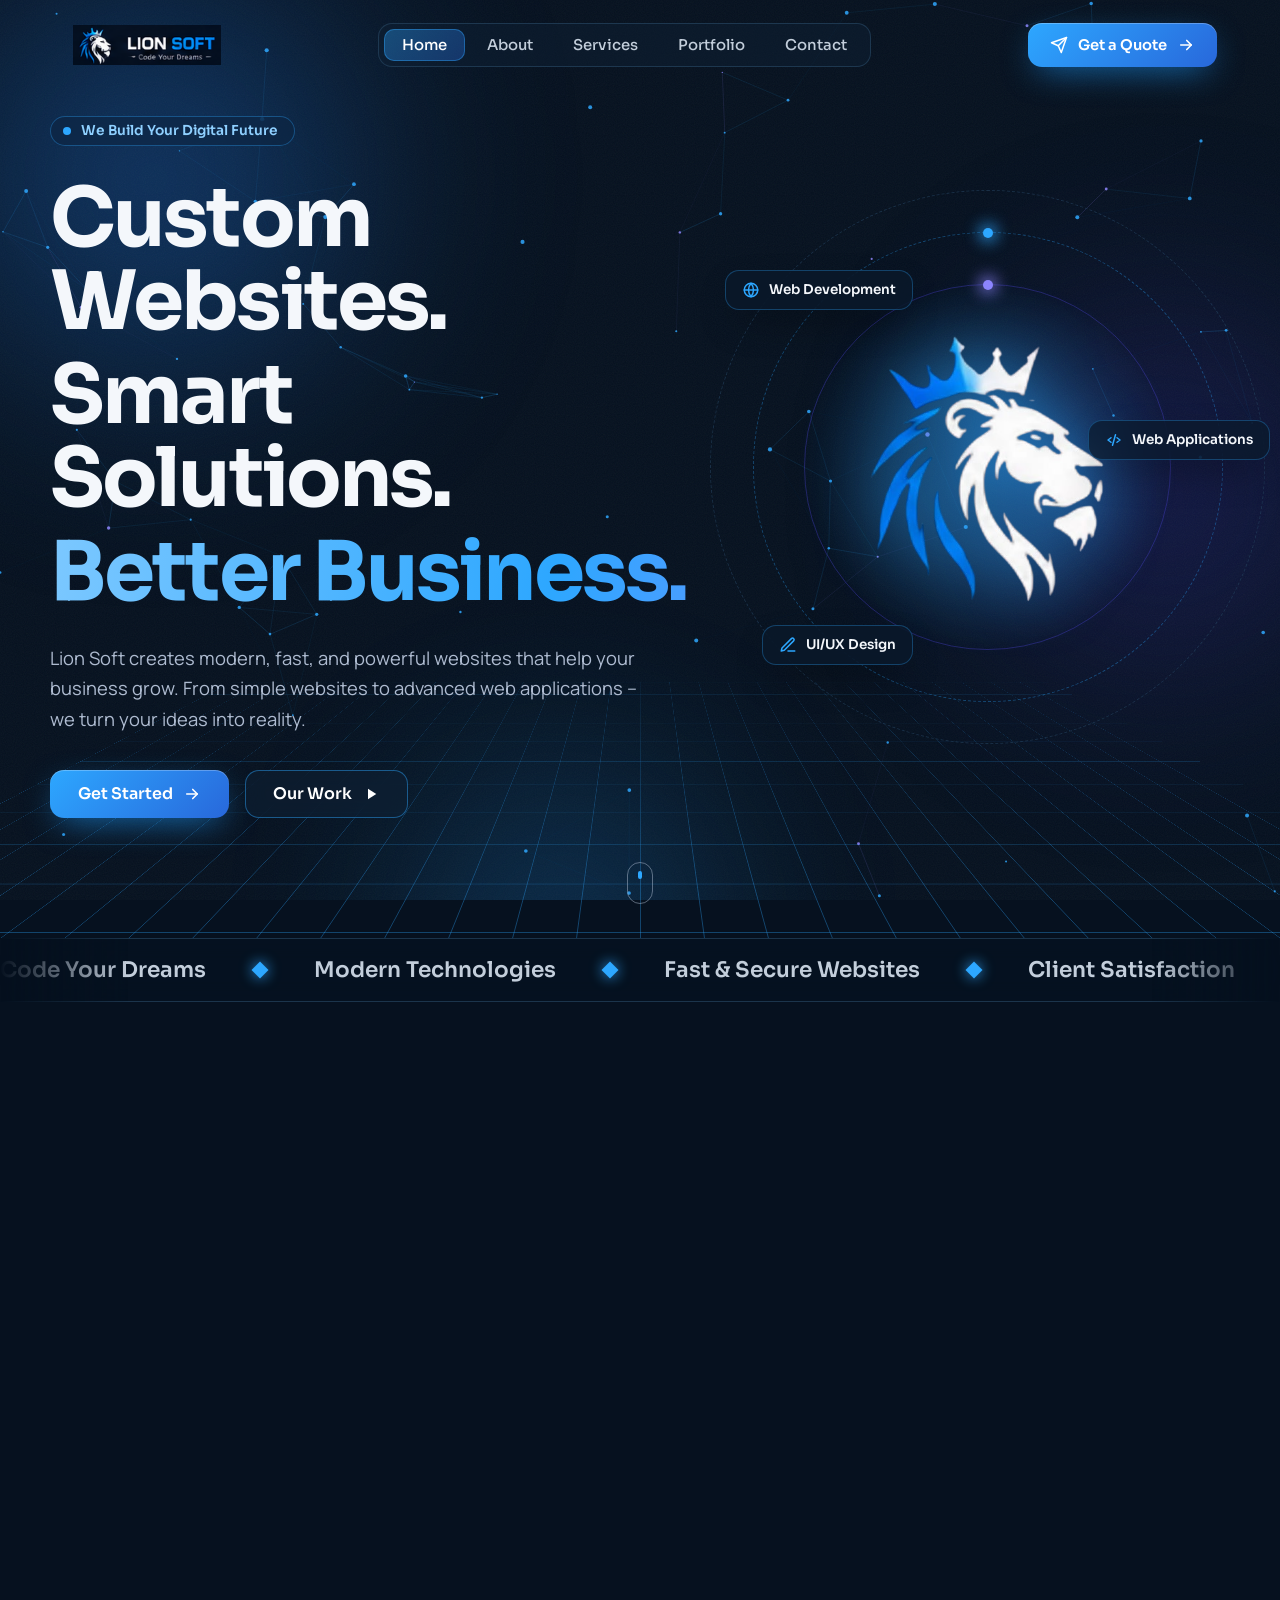
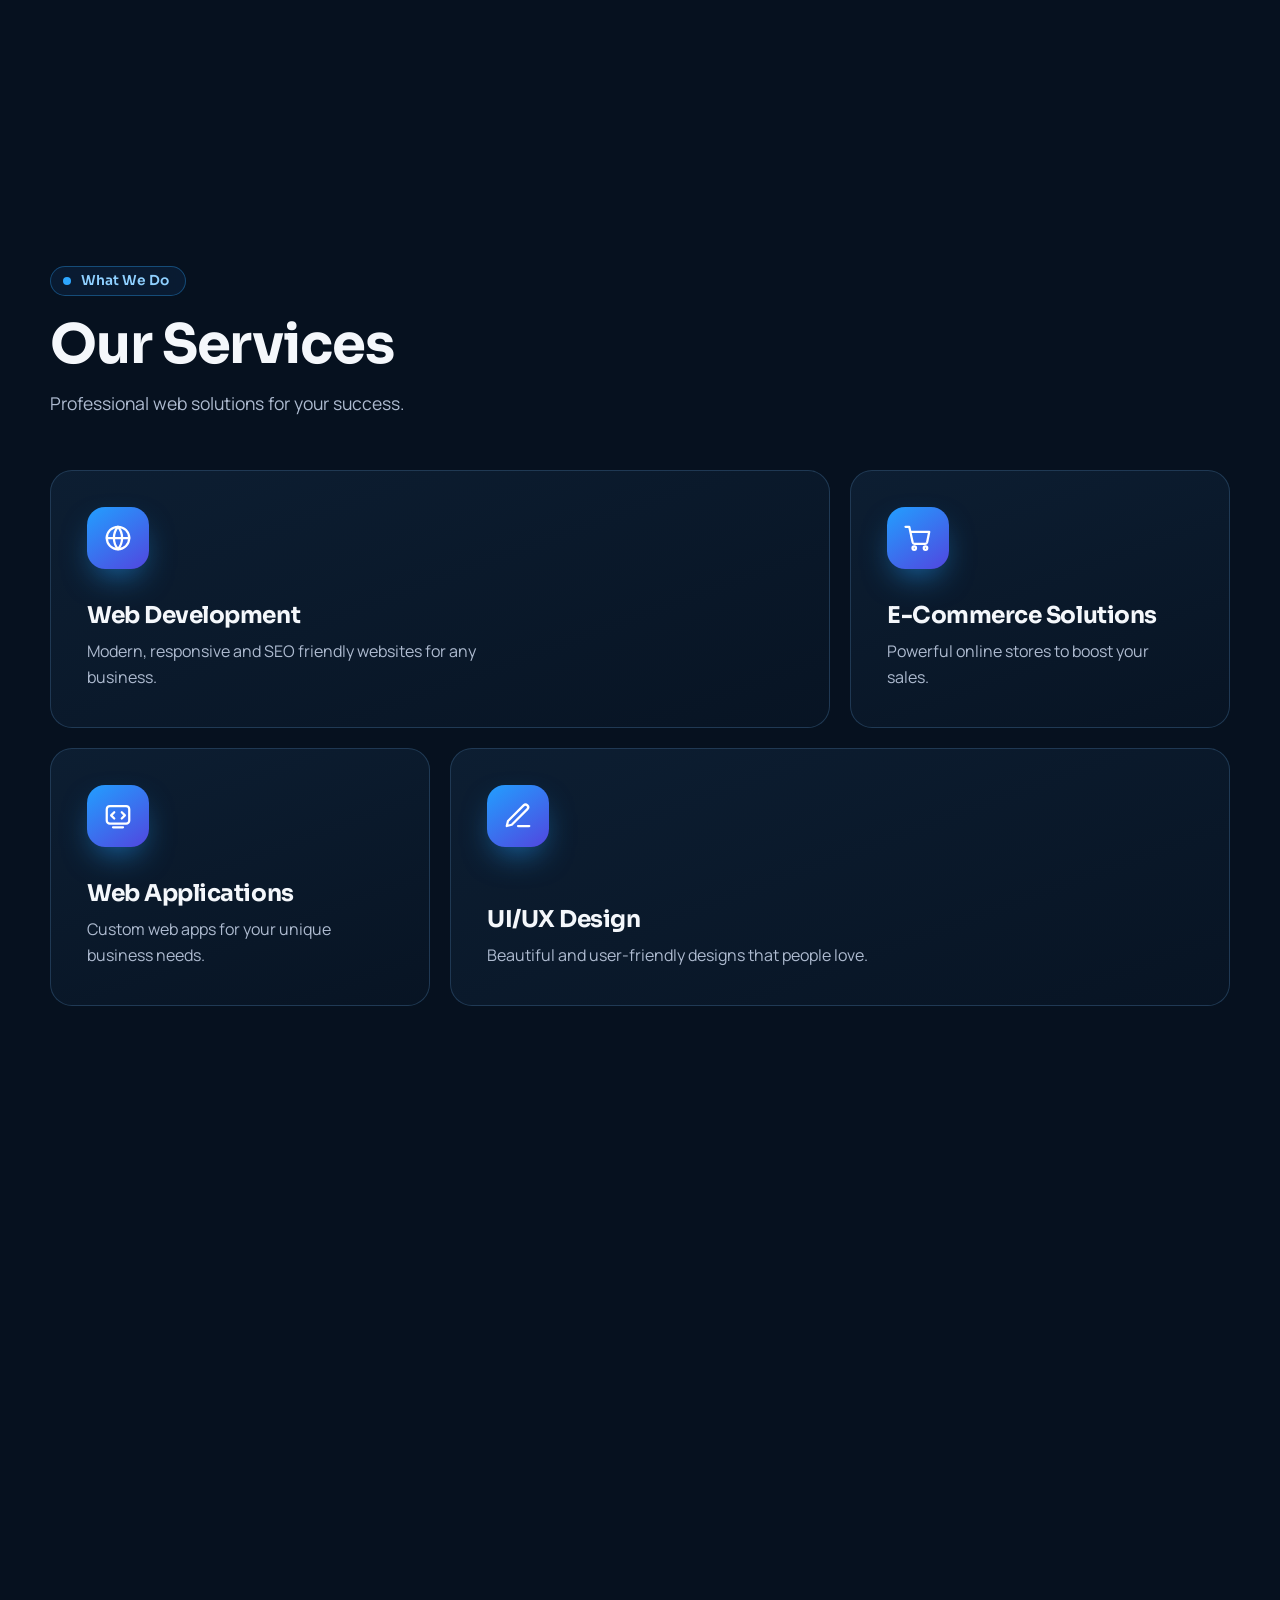
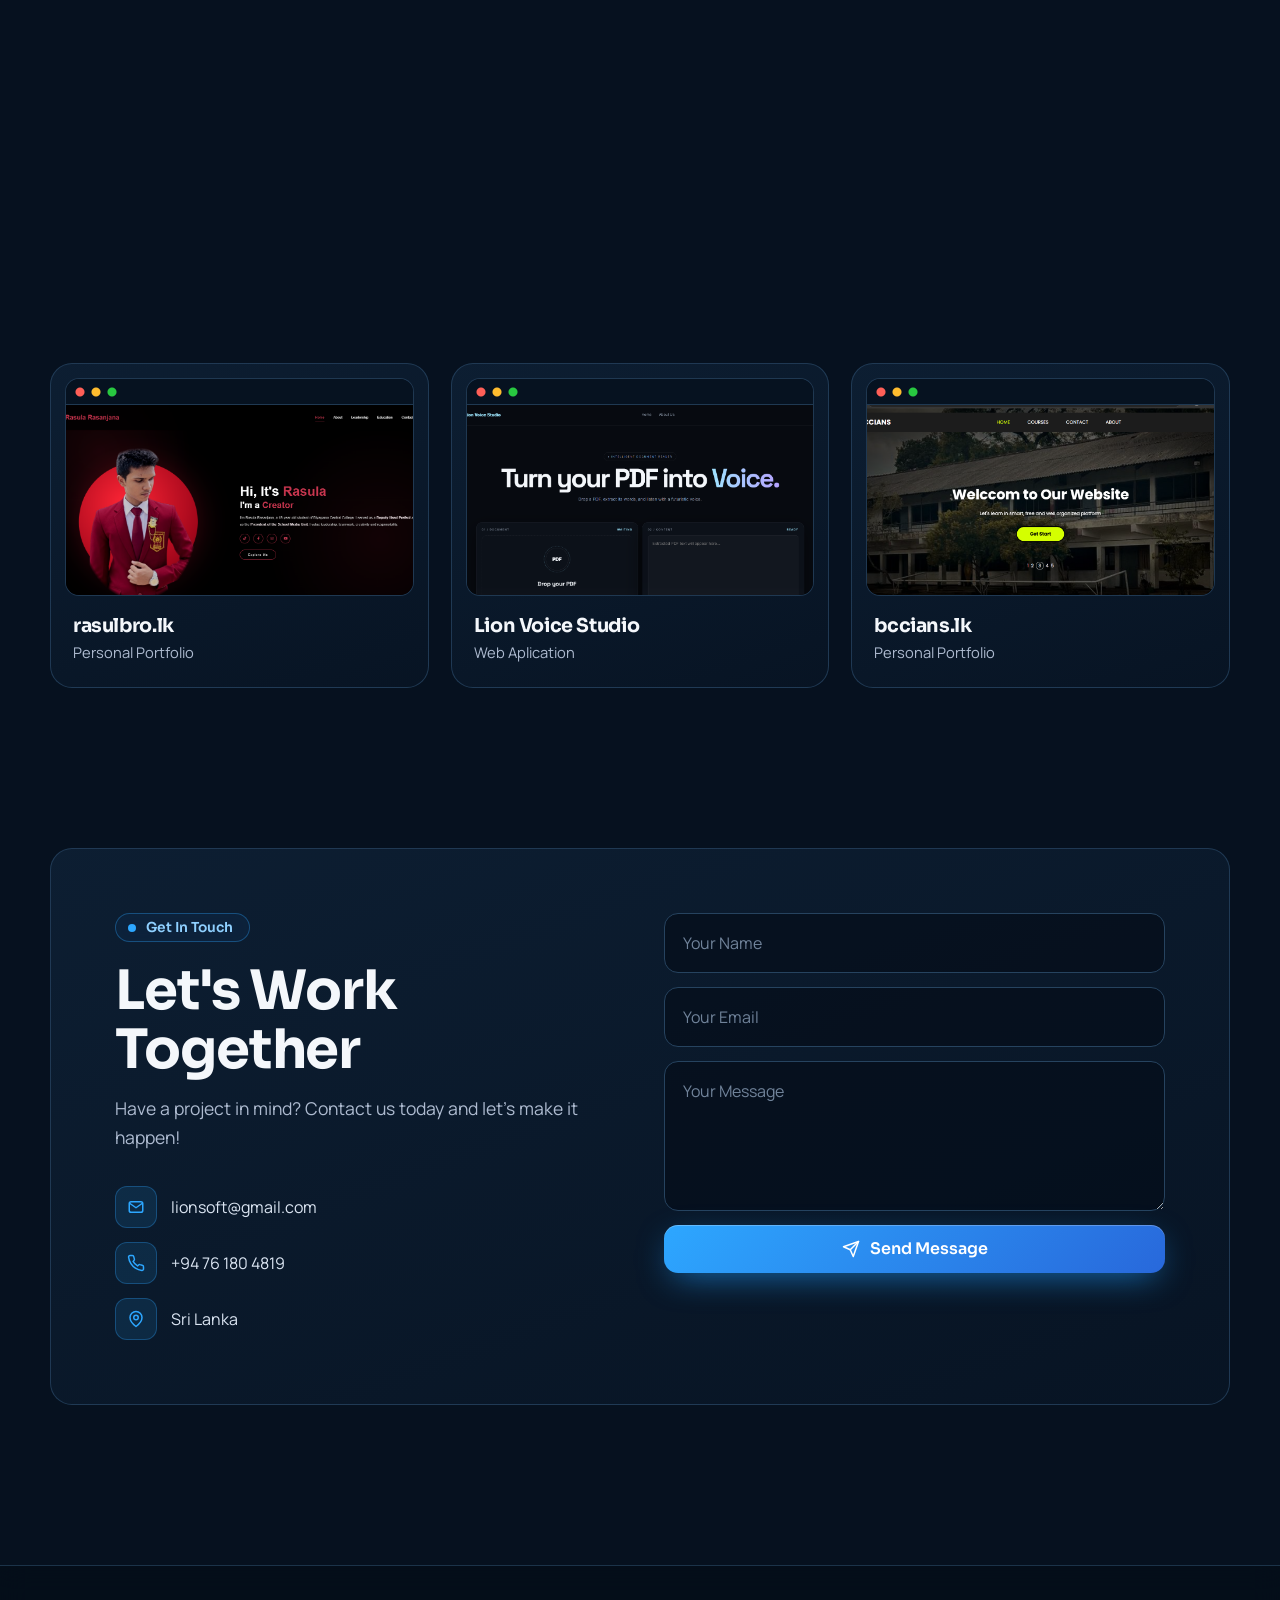
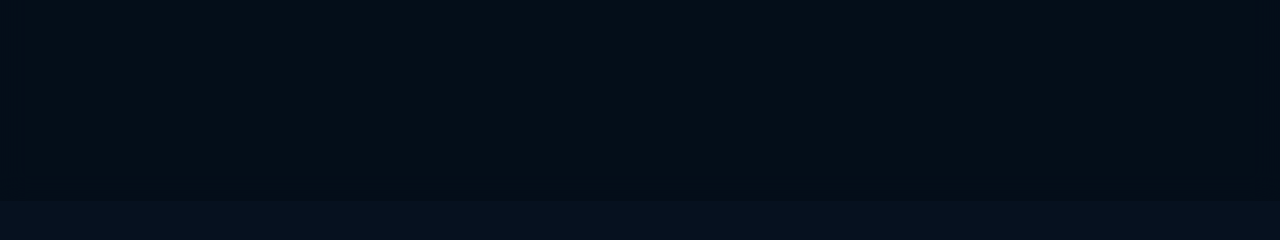
==== commit 8f3e8647: "v3.0" ====
--- a/index.html
+++ b/index.html
@@ -5,165 +5,263 @@
     <meta charset="utf-8">
     <meta name="viewport" content="width=device-width,initial-scale=1">
     <meta name="theme-color" content="#06111f">
-	<meta name="description" content="Lion Soft is a software company providing modern websites, web applications and digital solutions.">
+    <meta name="description" content="Lion Soft is a software company providing modern websites, web applications and digital solutions.">
     <meta name="keywords" content="Lion Soft, software company, web development, Sri Lanka, websites, web applications">
     <meta name="author" content="Lion Soft">
     <meta name="robots" content="index, follow">
     <title>Lion Soft</title>
+    <link rel="preconnect" href="https://fonts.googleapis.com">
+    <link rel="preconnect" href="https://fonts.gstatic.com" crossorigin>
+    <link href="https://fonts.googleapis.com/css2?family=Manrope:wght@400;500;600;700&family=Sora:wght@500;600;700&display=swap" rel="stylesheet">
     <link rel="stylesheet" href="style.css">
     <link rel="shortcut icon" href="assets/logo2.png" type="image/x-icon">
 </head>
 
-<body>
+<body class="is-loading">
+
+    <!-- intro -->
+    <div class="loader" aria-hidden="true">
+        <div class="loader-inner">
+            <img src="assets/logo2.png" alt="">
+            <div class="loader-bar"><b></b></div>
+        </div>
+    </div>
+
+    <!-- animated background layers -->
+    <div class="aurora" aria-hidden="true"><i></i><i></i><i></i></div>
+    <canvas id="bg" aria-hidden="true"></canvas>
+    <div class="noise" aria-hidden="true"></div>
+    <div class="cursor-glow" aria-hidden="true"></div>
+
+    <!-- custom cursor -->
+    <div class="cursor-dot" aria-hidden="true"></div>
+    <div class="cursor-ring" aria-hidden="true"><span></span></div>
+
     <header class="nav">
         <div class="container navin">
-            <a href="index.html"><img class="logo" src="assets/lion-soft-logo.png" alt="Lion Soft"></a>
-            <button class="menu" aria-label="Open menu">☰</button>
+            <a href="index.html" aria-label="Lion Soft home"><img class="logo" src="assets/lion-soft-logo.png" alt="Lion Soft"></a>
             <nav class="links">
+                <span class="nav-pill"></span>
                 <a class="active" href="index.html">Home</a>
                 <a class="" href="#about">About</a>
                 <a class="" href="#services">Services</a>
                 <a class="" href="#portfolio">Portfolio</a>
                 <a class="" href="#contact">Contact</a>
             </nav>
-            <a class="btn" href="#contact">✈ Get a Quote →</a>
+            <a class="btn" href="#contact" data-magnetic>
+                <svg viewBox="0 0 24 24" fill="none" stroke="currentColor" stroke-width="2" stroke-linecap="round" stroke-linejoin="round"><path d="M22 2 11 13"/><path d="M22 2 15 22l-4-9-9-4 20-7z"/></svg>
+                Get a Quote
+                <svg class="arrow" viewBox="0 0 24 24" fill="none" stroke="currentColor" stroke-width="2.2" stroke-linecap="round" stroke-linejoin="round"><path d="M5 12h14"/><path d="m13 6 6 6-6 6"/></svg>
+            </a>
+            <button class="menu" aria-label="Open menu">☰</button>
         </div>
     </header>
-    <section id="home" class="hero">
-        <div class="container">
-            <div class="hero-copy">
-                <div class="eyebrow">We Build Your Digital Future</div>
-                <h1>Custom Websites.<br>Smart Solutions.<br><span>Better Business.</span></h1>
-                <p>Lion Soft creates modern, fast, and powerful websites that help your business grow. From simple
-                    websites to advanced web applications – we turn your ideas into reality.</p>
-                <div class="actions">
-                    <a id="getStart-btn" class="btn" href="#contact">Get Started →</a>
-                    <a class="btn ghost" href="#portfolio">Our Work ▶</a>
-                </div>
-            </div>
-        </div>
-    </section>
-    <section id="about" class="section" style="padding: 0px; margin: 0%;">
-        <div id="aboutContainer" class="container main-grid" style="padding: 0%;">
-            <aside class="card about">
-                <div class="aboutTextA">
-                    <div class="eyebrow">About Us</div>
-                    <h2>About Lion Soft</h2>
-                    <p>Lion Soft is a creative web development company passionate about building digital experiences. We
-                        combine design, technology, and innovation to create solutions that make your business stand
-                        out.</p>
-                    <ul class="checks">
-                        <li>Modern Technologies</li>
-                        <li>Fast & Secure Websites</li>
-                        <li>Client Satisfaction</li>
-                    </ul>
-                </div>
-                <div class="brand">
-                    <img src="assets/lion-soft-logo.png" alt="Lion Soft logo">
-                </div>
-            </aside>
-        </div>
-    </section>
-    <section id="services" class="section" style="padding-top: 100px;">
-        <div class="container main-grid">
-            <div>
-                <div class="eyebrow">What We Do</div>
-                <h2>Our Services</h2>
-                <p class="lead">Professional web solutions for your success.</p>
+
+    <main>
+        <section id="home" class="hero">
+            <div class="floor" aria-hidden="true"></div>
+            <div class="container hero-grid">
+                <div class="hero-copy">
+                    <div class="eyebrow">We Build Your Digital Future</div>
+                    <h1>
+                        <span class="line"><span>Custom Websites.</span></span>
+                        <span class="line"><span>Smart Solutions.</span></span>
+                        <span class="line"><span class="grad-text">Better Business.</span></span>
+                    </h1>
+                    <p>Lion Soft creates modern, fast, and powerful websites that help your business grow. From simple
+                        websites to advanced web applications – we turn your ideas into reality.</p>
+                    <div class="actions">
+                        <a id="getStart-btn" class="btn" href="#contact" data-magnetic>
+                            Get Started
+                            <svg class="arrow" viewBox="0 0 24 24" fill="none" stroke="currentColor" stroke-width="2.2" stroke-linecap="round" stroke-linejoin="round"><path d="M5 12h14"/><path d="m13 6 6 6-6 6"/></svg>
+                        </a>
+                        <a class="btn ghost" href="#portfolio" data-magnetic>
+                            Our Work
+                            <svg viewBox="0 0 24 24" fill="currentColor"><path d="M8 5v14l11-7z"/></svg>
+                        </a>
+                    </div>
+                </div>
+
+                <div class="emblem" aria-hidden="true">
+                    <div class="ring r3"></div>
+                    <div class="ring"></div>
+                    <div class="ring r2"></div>
+                    <div class="emblem-core"><img src="assets/logo2.png" alt=""></div>
+                    <div class="chip c1">
+                        <svg viewBox="0 0 24 24" fill="none" stroke="currentColor" stroke-width="2" stroke-linecap="round" stroke-linejoin="round"><circle cx="12" cy="12" r="9"/><path d="M3 12h18"/><path d="M12 3a14 14 0 0 1 0 18 14 14 0 0 1 0-18z"/></svg>
+                        Web Development
+                    </div>
+                    <div class="chip c2">
+                        <svg viewBox="0 0 24 24" fill="none" stroke="currentColor" stroke-width="2" stroke-linecap="round" stroke-linejoin="round"><path d="m8 9-4 3 4 3"/><path d="m16 9 4 3-4 3"/><path d="m14 5-4 14"/></svg>
+                        Web Applications
+                    </div>
+                    <div class="chip c3">
+                        <svg viewBox="0 0 24 24" fill="none" stroke="currentColor" stroke-width="2" stroke-linecap="round" stroke-linejoin="round"><path d="M12 20h9"/><path d="M16.5 3.5a2.1 2.1 0 0 1 3 3L7 19l-4 1 1-4z"/></svg>
+                        UI/UX Design
+                    </div>
+                </div>
+            </div>
+            <div class="scroll-hint" aria-hidden="true"></div>
+        </section>
+
+        <div class="marquee" aria-hidden="true">
+            <div class="marquee-track">
+                <span>Code Your Dreams</span><span>Modern Technologies</span><span>Fast &amp; Secure Websites</span><span>Client Satisfaction</span>
+                <span>Code Your Dreams</span><span>Modern Technologies</span><span>Fast &amp; Secure Websites</span><span>Client Satisfaction</span>
+                <span>Code Your Dreams</span><span>Modern Technologies</span><span>Fast &amp; Secure Websites</span><span>Client Satisfaction</span>
+                <span>Code Your Dreams</span><span>Modern Technologies</span><span>Fast &amp; Secure Websites</span><span>Client Satisfaction</span>
+            </div>
+        </div>
+
+        <section id="about" class="section">
+            <div id="aboutContainer" class="container">
+                <aside class="card about" data-tilt="3">
+                    <div class="aboutTextA">
+                        <div class="eyebrow">About Us</div>
+                        <h2>About Lion Soft</h2>
+                        <p>Lion Soft is a creative web development company passionate about building digital experiences. We
+                            combine design, technology, and innovation to create solutions that make your business stand
+                            out.</p>
+                        <ul class="checks">
+                            <li>Modern Technologies</li>
+                            <li>Fast &amp; Secure Websites</li>
+                            <li>Client Satisfaction</li>
+                        </ul>
+                    </div>
+                    <div class="brand">
+                        <img src="assets/lion-soft-logo.png" alt="Lion Soft logo">
+                    </div>
+                </aside>
+            </div>
+        </section>
+
+        <section id="services" class="section">
+            <div class="container">
+                <div class="head">
+                    <div class="eyebrow">What We Do</div>
+                    <h2>Our Services</h2>
+                    <p class="lead">Professional web solutions for your success.</p>
+                </div>
                 <div class="services">
-                    <article class="card service">
-                        <div class="icon">🌐</div>
+                    <article class="card service" data-tilt="6">
+                        <div class="icon">
+                            <svg viewBox="0 0 24 24" fill="none" stroke="currentColor" stroke-width="1.8" stroke-linecap="round" stroke-linejoin="round"><circle cx="12" cy="12" r="9"/><path d="M3 12h18"/><path d="M12 3a14 14 0 0 1 0 18 14 14 0 0 1 0-18z"/></svg>
+                        </div>
                         <h3>Web Development</h3>
                         <p>Modern, responsive and SEO friendly websites for any business.</p>
                     </article>
-                    <article class="card service">
-                        <div class="icon">🛒</div>
+                    <article class="card service" data-tilt="6">
+                        <div class="icon">
+                            <svg viewBox="0 0 24 24" fill="none" stroke="currentColor" stroke-width="1.8" stroke-linecap="round" stroke-linejoin="round"><circle cx="9" cy="20" r="1.4"/><circle cx="18" cy="20" r="1.4"/><path d="M2 3h3l2.7 12.4a1.6 1.6 0 0 0 1.6 1.2h8.4a1.6 1.6 0 0 0 1.6-1.2L21 7H6"/></svg>
+                        </div>
                         <h3>E-Commerce Solutions</h3>
                         <p>Powerful online stores to boost your sales.</p>
                     </article>
-                    <article class="card service">
-                        <div class="icon">⌨</div>
+                    <article class="card service" data-tilt="6">
+                        <div class="icon">
+                            <svg viewBox="0 0 24 24" fill="none" stroke="currentColor" stroke-width="1.8" stroke-linecap="round" stroke-linejoin="round"><rect x="3" y="4" width="18" height="14" rx="2.5"/><path d="m9 9-2.5 2.5L9 14"/><path d="m15 9 2.5 2.5L15 14"/><path d="M8 21h8"/></svg>
+                        </div>
                         <h3>Web Applications</h3>
                         <p>Custom web apps for your unique business needs.</p>
                     </article>
-                    <article class="card service">
-                        <div class="icon">✎</div>
+                    <article class="card service" data-tilt="6">
+                        <div class="icon">
+                            <svg viewBox="0 0 24 24" fill="none" stroke="currentColor" stroke-width="1.8" stroke-linecap="round" stroke-linejoin="round"><path d="M12 20h9"/><path d="M16.5 3.5a2.1 2.1 0 0 1 3 3L7 19l-4 1 1-4z"/></svg>
+                        </div>
                         <h3>UI/UX Design</h3>
                         <p>Beautiful and user-friendly designs that people love.</p>
                     </article>
                 </div>
             </div>
-        </div>
-    </section>
-    <section id="portfolio" class="section" style="padding-top: 100px;">
-        <div class="container">
-            <div class="portfolio-head">
+        </section>
+
+        <section id="portfolio" class="section">
+            <div class="container">
+                <div class="portfolio-head">
+                    <div>
+                        <div class="eyebrow">Portfolio</div>
+                        <h2>Our Latest Work</h2>
+                        <p class="lead">Some of our recent projects</p>
+                    </div>
+                    <a class="btn ghost" href="#" data-magnetic>
+                        View All
+                        <svg class="arrow" viewBox="0 0 24 24" fill="none" stroke="currentColor" stroke-width="2.2" stroke-linecap="round" stroke-linejoin="round"><path d="M5 12h14"/><path d="m13 6 6 6-6 6"/></svg>
+                    </a>
+                </div>
+                <div class="projects">
+                    <a target="_blank" rel="noopener" href="https://lion-soft.github.io/tm-constructions" data-cursor="Visit">
+                        <article class="card project" data-tilt="5">
+                            <div class="shot"><img src="assets/tm.PNG" alt="TM CONSTRUCTIONS website" loading="lazy"></div>
+                            <h3>TM CONSTRUCTIONS</h3><small>Personal Portfolio</small>
+                        </article>
+                    </a>
+                    <a target="_blank" rel="noopener" href="https://lion-soft.github.io/nethmira.lk" data-cursor="Visit">
+                        <article class="card project" data-tilt="5">
+                            <div class="shot"><img src="assets/nethmira.png" alt="nethmira.lk website" loading="lazy"></div>
+                            <h3>nethmira.lk</h3><small>Personal Portfolio</small>
+                        </article>
+                    </a>
+                    <a target="_blank" rel="noopener" href="https://lion-soft.github.io/rasulbro.lk" data-cursor="Visit">
+                        <article class="card project" data-tilt="5">
+                            <div class="shot"><img src="assets/rasulbro.PNG" alt="rasulbro.lk website" loading="lazy"></div>
+                            <h3>rasulbro.lk</h3><small>Personal Portfolio</small>
+                        </article>
+                    </a>
+                    <a target="_blank" rel="noopener" href="https://lion-soft.github.io/lvs.com" data-cursor="Visit">
+                        <article class="card project" data-tilt="5">
+                            <div class="shot"><img src="assets/lvs.png" alt="Lion Voice Studio website" loading="lazy"></div>
+                            <h3>Lion Voice Studio</h3><small>Web Aplication</small>
+                        </article>
+                    </a>
+                    <a target="_blank" rel="noopener" href="" data-cursor="Visit">
+                        <article class="card project" data-tilt="5">
+                            <div class="shot"><img src="assets/bcc.png" alt="bccians.lk website" loading="lazy"></div>
+                            <h3>bccians.lk</h3><small>Personal Portfolio</small>
+                        </article>
+                    </a>
+                </div>
+            </div>
+        </section>
+
+        <section id="contact" class="section">
+            <div class="container card contact-wrap">
                 <div>
-                    <div class="eyebrow">Portfolio</div>
-                    <h2>Our Latest Work</h2>
-                    <p class="lead">Some of our recent projects</p>
-                </div>
-                <a class="btn ghost" href="#">View All →</a>
-            </div>
-            <div class="projects">
-                <a target="_blank" href="https://lion-soft.github.io/tm-constructions">
-                    <article class="card project">
-                        <div class="shot"><img style="width: 100%;" src="assets/tm.PNG" alt=""></div>
-                        <h3>TM CONSTRUCTIONS</h3><small>Personal Portfolio</small>
-                    </article>
-                </a>
-                <a target="_blank" href="https://lion-soft.github.io/nethmira.lk">
-                    <article class="card project">
-                        <div class="shot"><img style="width: 100%;" src="assets/nethmira.png" alt=""></div>
-                        <h3>nethmira.lk</h3><small>Personal Portfolio</small>
-                    </article>
-                </a>
-                <a target="_blank" href="https://lion-soft.github.io/rasulbro.lk">
-                    <article class="card project">
-                        <div class="shot"><img style="width: 100%;" src="assets/rasulbro.PNG" alt=""></div>
-                        <h3>rasulbro.lk</h3><small>Personal Portfolio</small>
-                    </article>
-                </a>
-                <a target="_blank" href="https://lion-soft.github.io/lvs.com">
-                    <article class="card project">
-                        <div class="shot"><img style="width: 100%;" src="assets/lvs.png" alt=""></div>
-                        <h3>Lion Voice Studio</h3><small>Web Aplication</small>
-                    </article>
-                </a>
-                <a target="_blank" href="">
-                    <article class="card project">
-                        <div class="shot"><img style="width: 100%;" src="assets/bcc.png" alt=""></div>
-                        <h3>bccians.lk</h3><small>Personal Portfolio</small>
-                    </article>
-                </a>
-            </div>
-        </div>
-    </section>
-    <section id="contact" class="section" style="padding-top:0">
-        <div class="container card contact-wrap">
-            <div>
-                <div class="eyebrow">━ Get In Touch</div>
-                <h2>Let's Work Together</h2>
-                <p class="lead">Have a project in mind? Contact us today and let's make it happen!</p>
-                <div class="contact-list">
-                    <p>✉ lionsoft@gmail.com</p>
-                    <p>☎ +94 76 180 4819</p>
-                    <p>📍 Sri Lanka</p>
-                </div>
-            </div>
-            <form class="form" action="https://formspree.io/f/xbgrnggq" method="POST">
-
-                <input type="text" name="name" placeholder="Your Name" required>
-
-                <input type="email" name="email" placeholder="Your Email" required>
-
-                <textarea name="message" placeholder="Your Message" required></textarea>
-
-                <button class="btn" type="submit">✈ Send Message</button>
-
-            </form>
-        </div>
-    </section>
+                    <div class="eyebrow">Get In Touch</div>
+                    <h2>Let's Work Together</h2>
+                    <p class="lead">Have a project in mind? Contact us today and let's make it happen!</p>
+                    <div class="contact-list">
+                        <p>
+                            <svg viewBox="0 0 24 24" fill="none" stroke="currentColor" stroke-width="2" stroke-linecap="round" stroke-linejoin="round"><rect x="3" y="5" width="18" height="14" rx="2.5"/><path d="m3.5 7 8.5 6 8.5-6"/></svg>
+                            lionsoft@gmail.com
+                        </p>
+                        <p>
+                            <svg viewBox="0 0 24 24" fill="none" stroke="currentColor" stroke-width="2" stroke-linecap="round" stroke-linejoin="round"><path d="M22 16.9v3a2 2 0 0 1-2.2 2 19.8 19.8 0 0 1-8.6-3.1 19.5 19.5 0 0 1-6-6A19.8 19.8 0 0 1 2.1 4.2 2 2 0 0 1 4.1 2h3a2 2 0 0 1 2 1.7c.1 1 .4 1.9.7 2.8a2 2 0 0 1-.5 2.1L8.1 9.9a16 16 0 0 0 6 6l1.3-1.3a2 2 0 0 1 2.1-.4c.9.3 1.8.6 2.8.7a2 2 0 0 1 1.7 2z"/></svg>
+                            +94 76 180 4819
+                        </p>
+                        <p>
+                            <svg viewBox="0 0 24 24" fill="none" stroke="currentColor" stroke-width="2" stroke-linecap="round" stroke-linejoin="round"><path d="M20 10c0 6-8 12-8 12S4 16 4 10a8 8 0 0 1 16 0z"/><circle cx="12" cy="10" r="3"/></svg>
+                            Sri Lanka
+                        </p>
+                    </div>
+                </div>
+                <form class="form" action="https://formspree.io/f/xbgrnggq" method="POST">
+
+                    <input type="text" name="name" placeholder="Your Name" required>
+
+                    <input type="email" name="email" placeholder="Your Email" required>
+
+                    <textarea name="message" placeholder="Your Message" required></textarea>
+
+                    <button class="btn" type="submit" data-magnetic>
+                        <svg viewBox="0 0 24 24" fill="none" stroke="currentColor" stroke-width="2" stroke-linecap="round" stroke-linejoin="round"><path d="M22 2 11 13"/><path d="M22 2 15 22l-4-9-9-4 20-7z"/></svg>
+                        Send Message
+                    </button>
+
+                </form>
+            </div>
+        </section>
+    </main>
+
     <footer class="footer">
         <div class="footer-container">
 
@@ -193,4 +291,4 @@
     <script src="script.js"></script>
 </body>
 
-</html>+</html>
--- a/style.css
+++ b/style.css
@@ -1,1272 +1,1543 @@
+/* =========================================================
+   Lion Soft 3.0 — same brand colours, new layout & motion
+   ========================================================= */
+
+@property --angle {
+  syntax: "<angle>";
+  inherits: false;
+  initial-value: 0deg;
+}
+
 :root {
-    --bg: #06111f;
-    --panel: #0b192a;
-    --panel2: #0f2135;
-    --line: #26435f;
-    --txt: #f4f7fb;
-    --muted: #aebbd0;
-    --blue: #1d9dff;
-    --blue2: #2868db;
-}
-
-* {
-    box-sizing: border-box
-}
-
-html::-webkit-scrollbar {
-    width: 1.4rem;
-}
-
-html::-webkit-scrollbar-track {
-    background: #ccc;
-}
-
-html::-webkit-scrollbar-thumb {
-    border-bottom-left-radius: 15px;
-    border-bottom-right-radius: 15px;
-    background: linear-gradient(135deg, #2da7ff, #2865d6);
-
+  /* brand colours (unchanged from the original theme) */
+  --bg: #06111f;
+  --panel: #0b192a;
+  --panel2: #0f2135;
+  --line: #26435f;
+  --txt: #f4f7fb;
+  --muted: #aebbd0;
+  --blue: #1d9dff;
+  --blue2: #2868db;
+  --sky: #2da7ff;
+  --violet: #5146df;
+
+  --font-display: "Sora", "Segoe UI", system-ui, sans-serif;
+  --font-body: "Manrope", "Segoe UI", system-ui, sans-serif;
+
+  --radius: 22px;
+  --ease: cubic-bezier(.2, .8, .2, 1);
+  --nav-h: 76px;
+}
+
+*,
+*::before,
+*::after {
+  box-sizing: border-box;
+  margin: 0;
+  padding: 0;
 }
 
 html {
-    scroll-behavior: smooth
+  scroll-behavior: auto;
+  -webkit-text-size-adjust: 100%;
 }
 
 body {
-    margin: 0;
-    background: radial-gradient(circle at 14% 70%, #173c6850, transparent 27%), radial-gradient(circle at 86% 68%, #361d3150, transparent 30%), var(--bg);
-    color: var(--txt);
-    font-family: Inter, Segoe UI, Arial, sans-serif;
-    line-height: 1.5
+  font-family: var(--font-body);
+  background: var(--bg);
+  color: var(--txt);
+  line-height: 1.65;
+  overflow-x: hidden;
+  -webkit-font-smoothing: antialiased;
+}
+
+body.is-loading {
+  overflow: hidden;
+}
+
+img {
+  display: block;
+  max-width: 100%;
 }
 
 a {
-    text-decoration: none;
-    color: inherit
-}
+  color: inherit;
+  text-decoration: none;
+}
+
+button,
+input,
+textarea {
+  font: inherit;
+  color: inherit;
+}
+
+:focus-visible {
+  outline: 2px solid var(--sky);
+  outline-offset: 3px;
+  border-radius: 8px;
+}
+
+::selection {
+  background: var(--blue2);
+  color: #fff;
+}
+
+/* ---------- Layers behind the page ---------- */
+
+#bg {
+  position: fixed;
+  inset: 0;
+  width: 100%;
+  height: 100%;
+  z-index: 0;
+  pointer-events: none;
+}
+
+.aurora {
+  position: fixed;
+  inset: 0;
+  z-index: 0;
+  overflow: hidden;
+  pointer-events: none;
+}
+
+.aurora i {
+  position: absolute;
+  border-radius: 50%;
+  filter: blur(90px);
+  opacity: .5;
+  will-change: transform;
+}
+
+.aurora i:nth-child(1) {
+  width: 52vmax;
+  height: 52vmax;
+  left: -14vmax;
+  top: -12vmax;
+  background: radial-gradient(circle, #1d6fd0 0%, transparent 65%);
+  animation: drift1 26s ease-in-out infinite alternate;
+}
+
+.aurora i:nth-child(2) {
+  width: 46vmax;
+  height: 46vmax;
+  right: -14vmax;
+  top: 22vh;
+  background: radial-gradient(circle, #3a2fb0 0%, transparent 65%);
+  opacity: .38;
+  animation: drift2 32s ease-in-out infinite alternate;
+}
+
+.aurora i:nth-child(3) {
+  width: 40vmax;
+  height: 40vmax;
+  left: 24vw;
+  bottom: -22vmax;
+  background: radial-gradient(circle, #1d9dff 0%, transparent 65%);
+  opacity: .3;
+  animation: drift3 29s ease-in-out infinite alternate;
+}
+
+@keyframes drift1 {
+  to { transform: translate(18vmax, 14vmax) scale(1.2); }
+}
+
+@keyframes drift2 {
+  to { transform: translate(-20vmax, 18vmax) scale(.85); }
+}
+
+@keyframes drift3 {
+  to { transform: translate(14vmax, -16vmax) scale(1.25); }
+}
+
+.noise {
+  position: fixed;
+  inset: 0;
+  z-index: 1;
+  pointer-events: none;
+  opacity: .05;
+  background-image: url("data:image/svg+xml,%3Csvg xmlns='http://www.w3.org/2000/svg' width='160' height='160'%3E%3Cfilter id='n'%3E%3CfeTurbulence type='fractalNoise' baseFrequency='.9' numOctaves='2' stitchTiles='stitch'/%3E%3C/filter%3E%3Crect width='100%25' height='100%25' filter='url(%23n)'/%3E%3C/svg%3E");
+}
+
+.cursor-glow {
+  position: fixed;
+  left: 0;
+  top: 0;
+  z-index: 1;
+  width: 640px;
+  height: 640px;
+  margin: -320px 0 0 -320px;
+  border-radius: 50%;
+  pointer-events: none;
+  background: radial-gradient(circle, rgba(45, 167, 255, .16), transparent 62%);
+  opacity: 0;
+  transition: opacity .5s;
+  will-change: transform;
+}
+
+.cursor-glow.on {
+  opacity: 1;
+}
+
+.scroll-progress {
+  position: fixed;
+  top: 0;
+  left: 0;
+  height: 3px;
+  width: 0;
+  z-index: 120;
+  background: linear-gradient(90deg, var(--blue2), var(--sky), #8f86ff);
+  box-shadow: 0 0 12px var(--sky);
+}
+
+/* ---------- Custom cursor ---------- */
+
+.cursor-dot,
+.cursor-ring {
+  position: fixed;
+  left: 0;
+  top: 0;
+  z-index: 200;
+  pointer-events: none;
+  opacity: 0;
+  will-change: transform;
+}
+
+.cursor-dot {
+  width: 8px;
+  height: 8px;
+  margin: -4px 0 0 -4px;
+  border-radius: 50%;
+  background: #fff;
+  box-shadow: 0 0 14px 2px var(--sky);
+}
+
+.cursor-ring {
+  width: 44px;
+  height: 44px;
+  margin: -22px 0 0 -22px;
+  border-radius: 50%;
+  border: 1.5px solid rgba(45, 167, 255, .7);
+  display: grid;
+  place-items: center;
+  transition: width .3s var(--ease), height .3s var(--ease), margin .3s var(--ease),
+    background .3s, border-color .3s;
+}
+
+.cursor-ring span {
+  font: 600 .72rem/1 var(--font-display);
+  color: #fff;
+  opacity: 0;
+  transition: opacity .2s;
+}
+
+.cursor-ring.hover {
+  width: 66px;
+  height: 66px;
+  margin: -33px 0 0 -33px;
+  background: rgba(45, 167, 255, .14);
+  border-color: var(--sky);
+}
+
+.cursor-ring.label {
+  width: 92px;
+  height: 92px;
+  margin: -46px 0 0 -46px;
+  background: rgba(29, 157, 255, .9);
+  border-color: transparent;
+}
+
+.cursor-ring.label span {
+  opacity: 1;
+}
+
+.cursor-ring.down {
+  transform-origin: center;
+  border-color: #fff;
+}
+
+.cursor-ripple {
+  position: fixed;
+  z-index: 199;
+  width: 10px;
+  height: 10px;
+  margin: -5px 0 0 -5px;
+  border-radius: 50%;
+  border: 2px solid var(--sky);
+  pointer-events: none;
+  animation: ripple .7s var(--ease) forwards;
+}
+
+@keyframes ripple {
+  to {
+    transform: scale(9);
+    opacity: 0;
+  }
+}
+
+html.has-cursor,
+html.has-cursor a,
+html.has-cursor button,
+html.has-cursor label {
+  cursor: none;
+}
+
+html.has-cursor input,
+html.has-cursor textarea {
+  cursor: text;
+}
+
+html.has-cursor .cursor-dot,
+html.has-cursor .cursor-ring {
+  opacity: 1;
+}
+
+/* ---------- Intro loader (the one orchestrated moment) ---------- */
+
+.loader {
+  position: fixed;
+  inset: 0;
+  z-index: 300;
+  display: grid;
+  place-items: center;
+  background: var(--bg);
+  transition: clip-path .9s var(--ease) .15s, visibility 0s linear 1.1s;
+  clip-path: inset(0 0 0 0);
+}
+
+.loader.done {
+  clip-path: inset(0 0 100% 0);
+  visibility: hidden;
+}
+
+.loader-inner {
+  display: grid;
+  justify-items: center;
+  gap: 22px;
+}
+
+.loader img {
+  width: 96px;
+  filter: drop-shadow(0 0 24px rgba(45, 167, 255, .6));
+  animation: loaderPulse 1.2s ease-in-out infinite alternate;
+}
+
+.loader-bar {
+  width: 180px;
+  height: 3px;
+  border-radius: 3px;
+  background: var(--panel2);
+  overflow: hidden;
+}
+
+.loader-bar b {
+  display: block;
+  height: 100%;
+  width: 0;
+  background: linear-gradient(90deg, var(--blue2), var(--sky));
+  animation: loadBar 1.1s var(--ease) forwards;
+}
+
+@keyframes loadBar {
+  to { width: 100%; }
+}
+
+@keyframes loaderPulse {
+  to { transform: scale(1.08); }
+}
+
+/* ---------- Layout helpers ---------- */
 
 .container {
-    width: min(1360px, 92%);
-    margin: auto
-}
+  width: min(1180px, calc(100% - 48px));
+  margin-inline: auto;
+}
+
+main,
+header,
+footer,
+section {
+  position: relative;
+  z-index: 2;
+}
+
+.section {
+  padding: 120px 0 40px;
+}
+
+.eyebrow {
+  display: inline-flex;
+  align-items: center;
+  gap: 10px;
+  padding: 7px 16px 7px 12px;
+  border: 1px solid rgba(45, 167, 255, .35);
+  border-radius: 999px;
+  background: rgba(13, 38, 66, .55);
+  backdrop-filter: blur(8px);
+  font: 600 .86rem/1 var(--font-display);
+  color: #8fd0ff;
+}
+
+.eyebrow::before {
+  content: "";
+  width: 8px;
+  height: 8px;
+  border-radius: 50%;
+  background: var(--sky);
+  box-shadow: 0 0 0 0 rgba(45, 167, 255, .7);
+  animation: pulse 2s infinite;
+}
+
+@keyframes pulse {
+  70% { box-shadow: 0 0 0 9px rgba(45, 167, 255, 0); }
+  100% { box-shadow: 0 0 0 0 rgba(45, 167, 255, 0); }
+}
+
+h1,
+h2,
+h3 {
+  font-family: var(--font-display);
+  line-height: 1.08;
+  letter-spacing: -.02em;
+}
+
+h2 {
+  font-size: clamp(2rem, 4.4vw, 3.4rem);
+  margin: 20px 0 14px;
+}
+
+.lead {
+  color: var(--muted);
+  font-size: 1.1rem;
+  max-width: 52ch;
+}
+
+/* ---------- Buttons ---------- */
+
+.btn {
+  position: relative;
+  display: inline-flex;
+  align-items: center;
+  gap: 10px;
+  padding: 15px 28px;
+  border: 0;
+  border-radius: 14px;
+  font: 600 1rem/1 var(--font-display);
+  color: #fff;
+  background: linear-gradient(135deg, var(--sky), var(--blue2));
+  box-shadow: 0 10px 34px -10px rgba(29, 157, 255, .75), inset 0 1px 0 rgba(255, 255, 255, .25);
+  overflow: hidden;
+  isolation: isolate;
+  transition: box-shadow .3s, transform .25s var(--ease);
+  will-change: transform;
+}
+
+.btn::after {
+  content: "";
+  position: absolute;
+  inset: 0;
+  z-index: -1;
+  background: linear-gradient(100deg, transparent 30%, rgba(255, 255, 255, .35) 50%, transparent 70%);
+  transform: translateX(-120%);
+}
+
+.btn:hover::after {
+  transform: translateX(120%);
+  transition: transform .7s var(--ease);
+}
+
+.btn:hover {
+  box-shadow: 0 14px 44px -8px rgba(29, 157, 255, .95), inset 0 1px 0 rgba(255, 255, 255, .3);
+}
+
+.btn svg {
+  width: 18px;
+  height: 18px;
+  flex: none;
+  transition: transform .3s var(--ease);
+}
+
+.btn:hover svg.arrow {
+  transform: translateX(4px);
+}
+
+.btn.ghost {
+  background: rgba(15, 33, 53, .55);
+  backdrop-filter: blur(10px);
+  box-shadow: inset 0 0 0 1px rgba(45, 167, 255, .45);
+}
+
+.btn.ghost:hover {
+  background: rgba(29, 157, 255, .16);
+  box-shadow: inset 0 0 0 1px var(--sky), 0 10px 30px -12px rgba(29, 157, 255, .6);
+}
+
+.btn:disabled {
+  opacity: .8;
+}
+
+/* ---------- Navigation: floating glass pill ---------- */
 
 .nav {
-    height: 72px;
-    position: sticky;
-    top: 0;
-    z-index: 50;
-    background: #06111ff0;
-    border-bottom: 1px solid #173049;
-    backdrop-filter: blur(16px)
+  position: fixed;
+  top: 14px;
+  left: 0;
+  right: 0;
+  z-index: 100;
+  transition: transform .5s var(--ease);
 }
 
 .navin {
-    height: 100%;
-    display: flex;
-    align-items: center;
-    justify-content: space-between;
-    gap: 22px
+  display: flex;
+  align-items: center;
+  justify-content: space-between;
+  gap: 20px;
+  height: 62px;
+  padding: 0 12px 0 22px;
+  border-radius: 20px;
+  border: 1px solid transparent;
+  transition: background .4s, border-color .4s, backdrop-filter .4s, box-shadow .4s;
+}
+
+.nav.scrolled .navin {
+  background: rgba(7, 19, 33, .68);
+  backdrop-filter: blur(18px) saturate(1.4);
+  -webkit-backdrop-filter: blur(18px) saturate(1.4);
+  border-color: rgba(45, 167, 255, .22);
+  box-shadow: 0 18px 50px -20px rgba(0, 0, 0, .8);
 }
 
 .logo {
-    width: 184px;
-    height: auto
+  height: 40px;
+  width: auto;
+  mix-blend-mode: lighten;
 }
 
 .links {
-    display: flex;
-    gap: 32px;
-    align-items: center;
-    margin-left: auto
+  position: relative;
+  display: flex;
+  gap: 4px;
+  padding: 5px;
+  border-radius: 14px;
+  background: rgba(15, 33, 53, .5);
+  border: 1px solid rgba(38, 67, 95, .7);
 }
 
 .links a {
-    font-size: 13px;
-    color: #c3cedb;
-    padding: 26px 0;
-    border-bottom: 2px solid transparent
+  position: relative;
+  padding: 9px 18px;
+  border-radius: 10px;
+  font: 500 .93rem/1 var(--font-display);
+  color: #c3cedb;
+  transition: color .25s;
 }
 
 .links a:hover,
 .links a.active {
-    color: #fff;
-    border-color: #1da1ff;
-}
-
-.btn {
-    display: inline-flex;
-    justify-content: center;
-    align-items: center;
-    padding: 11px 23px;
-    border-radius: 13px;
-    border: 1px solid #2da7ff;
-    background: linear-gradient(135deg, #2da7ff, #2865d6);
-    color: #fff;
-    font-size: 12px;
-    font-weight: 800;
-    box-shadow: 0 10px 30px #0b84ff2b
-}
-
-.btn.ghost {
-    background: #071522;
-    border-color: #2aa5ff
+  color: #fff;
+}
+
+.nav-pill {
+  position: absolute;
+  top: 5px;
+  left: 0;
+  height: calc(100% - 10px);
+  width: 0;
+  border-radius: 10px;
+  background: linear-gradient(135deg, rgba(45, 167, 255, .35), rgba(40, 104, 219, .35));
+  box-shadow: inset 0 0 0 1px rgba(45, 167, 255, .4);
+  transition: transform .45s var(--ease), width .45s var(--ease), opacity .3s;
+  opacity: 0;
+  pointer-events: none;
+}
+
+.nav .btn {
+  padding: 13px 22px;
+  font-size: .92rem;
 }
 
 .menu {
-    display: none;
-    border: 0;
-    background: transparent;
-    color: #fff;
-    font-size: 26px
-}
+  display: none;
+  width: 44px;
+  height: 44px;
+  border-radius: 12px;
+  border: 1px solid var(--line);
+  background: rgba(15, 33, 53, .7);
+  font-size: 1.2rem;
+  color: #fff;
+}
+
+/* ---------- Hero ---------- */
 
 .hero {
-    min-height: 490px;
-    margin-bottom: 100px;
-    position: relative;
-    overflow: hidden;
-    background: #071321
-}
-
-.hero:before {
-    content: "";
-    position: absolute;
-    inset: 0;
-    background: linear-gradient(90deg, #061321 0%, #071422f4 27%, #071422a8 49%, transparent 72%), url("assets/hero-lion-office.jpg") center/cover no-repeat
+  min-height: 100svh;
+  display: flex;
+  align-items: center;
+  padding: calc(var(--nav-h) + 40px) 0 120px;
+  overflow: clip;
+}
+
+.hero-grid {
+  display: grid;
+  grid-template-columns: 1.15fr .85fr;
+  align-items: center;
+  gap: 40px;
+}
+
+.hero h1 {
+  margin: 26px 0 24px;
+  font-size: clamp(2.5rem, 6.4vw, 5.4rem);
+  font-weight: 700;
+  letter-spacing: -.035em;
+  line-height: 1.02;
+}
+
+.hero h1 .line {
+  display: block;
+  overflow: hidden;
+  padding: .06em 0 .12em;
+  margin-bottom: -.06em;
+}
+
+.hero h1 .line > span {
+  display: block;
+  transform: translateY(115%) rotate(2deg);
+  transition: transform 1.1s var(--ease);
+}
+
+body.ready .hero h1 .line > span {
+  transform: none;
+}
+
+body.ready .hero h1 .line:nth-child(2) > span { transition-delay: .12s; }
+body.ready .hero h1 .line:nth-child(3) > span { transition-delay: .24s; }
+
+.grad-text {
+  background: linear-gradient(100deg, #7cc8ff 0%, var(--sky) 35%, #8f86ff 70%, #7cc8ff 100%);
+  background-size: 220% 100%;
+  -webkit-background-clip: text;
+  background-clip: text;
+  -webkit-text-fill-color: transparent;
+  animation: shine 7s linear infinite;
+}
+
+@keyframes shine {
+  to { background-position: -220% 0; }
+}
+
+.hero-copy .eyebrow,
+.hero-copy > p,
+.actions {
+  opacity: 0;
+  transform: translateY(24px);
+  transition: opacity .9s var(--ease), transform .9s var(--ease);
+}
+
+body.ready .hero-copy .eyebrow,
+body.ready .hero-copy > p,
+body.ready .actions {
+  opacity: 1;
+  transform: none;
+}
+
+body.ready .hero-copy > p { transition-delay: .45s; }
+body.ready .actions { transition-delay: .6s; }
+
+.hero-copy > p {
+  max-width: 54ch;
+  font-size: 1.15rem;
+  color: var(--muted);
+}
+
+.actions {
+  display: flex;
+  flex-wrap: wrap;
+  gap: 16px;
+  margin-top: 36px;
+}
+
+/* hero emblem: logo with orbiting service chips */
+.emblem {
+  position: relative;
+  aspect-ratio: 1;
+  width: min(100%, 470px);
+  margin-inline: auto;
+  opacity: 0;
+  transform: scale(.85);
+  transition: opacity 1.2s var(--ease) .3s, transform 1.2s var(--ease) .3s;
+}
+
+body.ready .emblem {
+  opacity: 1;
+  transform: none;
+}
+
+.emblem-core {
+  position: absolute;
+  inset: 20%;
+  display: grid;
+  place-items: center;
+  transform: translate3d(calc(var(--px, 0) * 22px), calc(var(--py, 0) * 22px), 0);
+  transition: transform .25s ease-out;
+}
+
+.emblem-core::before {
+  content: "";
+  position: absolute;
+  inset: -22%;
+  border-radius: 50%;
+  background: radial-gradient(circle, rgba(45, 167, 255, .38), transparent 66%);
+  animation: breathe 5s ease-in-out infinite;
+}
+
+.emblem-core img {
+  position: relative;
+  width: 100%;
+  filter: drop-shadow(0 0 30px rgba(45, 167, 255, .55));
+  animation: float 7s ease-in-out infinite;
+}
+
+@keyframes breathe {
+  50% { transform: scale(1.18); opacity: .7; }
 }
 
 @keyframes float {
-    from {
-        transform: translateX(-80%);
-    }
-
-    to {
-        transform: translateX(0px);
-    }
-}
-
-.hero .container {
-    animation-name: float;
-    animation-duration: 1s;
-    position: relative;
-    z-index: 1;
-    min-height: 490px;
-    display: flex;
-    align-items: center
-}
-
-.hero-copy {
-    text-transform: capitalize;
-    transition: all .2s linear;
-    width: 45%;
-    padding: 30px 0
-}
-
-.eyebrow {
-    font-size: 10px;
-    letter-spacing: 3px;
-    text-transform: uppercase;
-    color: #52b8ff;
-    font-weight: 800
-}
-
-.eyebrow:before {
-    content: "";
-    display: inline-block;
-    width: 18px;
-    height: 3px;
-    background: #2aa6ff;
-    margin-right: 10px;
-    vertical-align: middle
-}
-
-.hero h1 {
-    font-size: clamp(43px, 4.6vw, 70px);
-    line-height: .98;
-    margin: 12px 0 14px;
-    letter-spacing: -1.5px
-}
-
-.hero h1 span {
-    color: #2a9eff
-}
-
-.hero p {
-    font-size: 15px;
-    max-width: 530px;
-    color: #d0d9e5;
-    margin: 0
-}
-
-.actions {
-    display: flex;
-    gap: 18px;
-    margin-top: 24px;
-    flex-wrap: wrap
-}
-
-.section {
-    padding: 18px 0 30px;
-    border-top: 1px solid #15314b
-}
-
-.section h2 {
-    font-size: 26px;
-    margin: 6px 0 0
-}
-
-.lead {
-    margin: 0 0 12px;
-    color: var(--muted);
-    font-size: 13px
-}
-
-#aboutContainer {
-    width: min(1360px, 100%);
-}
-
-.aboutTextA {
-    padding-left: 30px;
-    padding-top: 100px;
-}
-
-@media(max-width: 300px) {
-    .aboutTextA {
-        padding-left: 0px;
-    }
+  50% { transform: translateY(-14px) rotate(-1.5deg); }
+}
+
+.ring {
+  position: absolute;
+  inset: 0;
+  border-radius: 50%;
+  border: 1px dashed rgba(45, 167, 255, .35);
+  animation: spin 40s linear infinite;
+}
+
+.ring.r2 {
+  inset: 11%;
+  border-style: solid;
+  border-color: rgba(81, 70, 223, .35);
+  animation-duration: 28s;
+  animation-direction: reverse;
+}
+
+.ring.r3 {
+  inset: -9%;
+  border-color: rgba(38, 67, 95, .6);
+  animation-duration: 60s;
+}
+
+.ring::after {
+  content: "";
+  position: absolute;
+  top: -5px;
+  left: 50%;
+  width: 10px;
+  height: 10px;
+  margin-left: -5px;
+  border-radius: 50%;
+  background: var(--sky);
+  box-shadow: 0 0 16px 3px var(--sky);
+}
+
+.ring.r2::after {
+  background: #8f86ff;
+  box-shadow: 0 0 16px 3px #8f86ff;
+}
+
+.ring.r3::after {
+  display: none;
+}
+
+@keyframes spin {
+  to { transform: rotate(360deg); }
+}
+
+.chip {
+  position: absolute;
+  display: flex;
+  align-items: center;
+  gap: 9px;
+  padding: 10px 16px;
+  border-radius: 14px;
+  border: 1px solid rgba(45, 167, 255, .3);
+  background: rgba(10, 26, 44, .72);
+  backdrop-filter: blur(12px);
+  font: 600 .84rem/1 var(--font-display);
+  white-space: nowrap;
+  box-shadow: 0 16px 40px -16px #000;
+  animation: bob 6s ease-in-out infinite;
+  transform: translate3d(calc(var(--px, 0) * -16px), calc(var(--py, 0) * -16px), 0);
+}
+
+.chip svg {
+  width: 18px;
+  height: 18px;
+  color: var(--sky);
+}
+
+.chip.c1 { top: 8%; left: -6%; }
+.chip.c2 { top: 40%; right: -10%; animation-delay: -2s; }
+.chip.c3 { bottom: 8%; left: 2%; animation-delay: -4s; }
+
+@keyframes bob {
+  50% { margin-top: -12px; }
+}
+
+.scroll-hint {
+  position: absolute;
+  left: 50%;
+  bottom: 34px;
+  width: 26px;
+  height: 42px;
+  margin-left: -13px;
+  border: 1.5px solid rgba(174, 187, 208, .5);
+  border-radius: 14px;
+}
+
+.scroll-hint::after {
+  content: "";
+  position: absolute;
+  left: 50%;
+  top: 8px;
+  width: 4px;
+  height: 8px;
+  margin-left: -2px;
+  border-radius: 2px;
+  background: var(--sky);
+  animation: wheel 1.8s ease-in-out infinite;
+}
+
+@keyframes wheel {
+  0% { transform: translateY(0); opacity: 1; }
+  80%, 100% { transform: translateY(14px); opacity: 0; }
+}
+
+/* perspective grid floor */
+.floor {
+  position: absolute;
+  left: -20%;
+  right: -20%;
+  bottom: 0;
+  height: 46%;
+  z-index: -1;
+  pointer-events: none;
+  perspective: 480px;
+  mask-image: linear-gradient(to top, #000 10%, transparent 90%);
+  -webkit-mask-image: linear-gradient(to top, #000 10%, transparent 90%);
+}
+
+.floor::before {
+  content: "";
+  position: absolute;
+  inset: -50% 0 0;
+  transform: rotateX(62deg);
+  transform-origin: bottom;
+  background-image:
+    linear-gradient(rgba(45, 167, 255, .35) 1px, transparent 1px),
+    linear-gradient(90deg, rgba(45, 167, 255, .35) 1px, transparent 1px);
+  background-size: 64px 64px;
+  animation: floorMove 3s linear infinite;
+}
+
+@keyframes floorMove {
+  to { background-position: 0 64px; }
+}
+
+/* ---------- Marquee (uses the existing taglines) ---------- */
+
+.marquee {
+  position: relative;
+  z-index: 2;
+  overflow: hidden;
+  border-block: 1px solid rgba(38, 67, 95, .7);
+  background: rgba(7, 19, 33, .55);
+  backdrop-filter: blur(10px);
+  padding: 20px 0;
+  mask-image: linear-gradient(90deg, transparent, #000 10%, #000 90%, transparent);
+  -webkit-mask-image: linear-gradient(90deg, transparent, #000 10%, #000 90%, transparent);
+}
+
+.marquee-track {
+  display: flex;
+  width: max-content;
+  gap: 48px;
+  animation: marquee 34s linear infinite;
+}
+
+.marquee:hover .marquee-track {
+  animation-play-state: paused;
+}
+
+.marquee-track span {
+  display: inline-flex;
+  align-items: center;
+  gap: 48px;
+  font: 600 1.35rem/1 var(--font-display);
+  color: #c3cedb;
+  white-space: nowrap;
+}
+
+.marquee-track span::after {
+  content: "";
+  width: 12px;
+  height: 12px;
+  background: var(--sky);
+  transform: rotate(45deg);
+  box-shadow: 0 0 14px var(--sky);
+}
+
+@keyframes marquee {
+  to { transform: translateX(-50%); }
+}
+
+/* ---------- Glass card base with cursor spotlight ---------- */
+
+.card {
+  position: relative;
+  border-radius: var(--radius);
+  background: linear-gradient(160deg, rgba(16, 36, 58, .72), rgba(9, 22, 38, .72));
+  backdrop-filter: blur(14px);
+  -webkit-backdrop-filter: blur(14px);
+  border: 1px solid rgba(38, 67, 95, .8);
+  overflow: hidden;
+  transform-style: preserve-3d;
+  transition: border-color .4s, box-shadow .4s;
+}
+
+.card::before {
+  content: "";
+  position: absolute;
+  inset: 0;
+  z-index: 0;
+  pointer-events: none;
+  opacity: 0;
+  transition: opacity .35s;
+  background: radial-gradient(420px circle at var(--mx, 50%) var(--my, 50%), rgba(45, 167, 255, .2), transparent 60%);
+}
+
+.card:hover::before {
+  opacity: 1;
+}
+
+.card:hover {
+  border-color: rgba(45, 167, 255, .6);
+  box-shadow: 0 30px 70px -30px rgba(29, 157, 255, .45);
+}
+
+.card > * {
+  position: relative;
+  z-index: 1;
+}
+
+/* ---------- About ---------- */
+
+.about {
+  display: grid;
+  grid-template-columns: 1.1fr .9fr;
+  gap: 40px;
+  align-items: center;
+  padding: clamp(28px, 5vw, 64px);
+}
+
+.about h2 {
+  margin-top: 22px;
+}
+
+.about p {
+  color: var(--muted);
+  font-size: 1.1rem;
+  max-width: 54ch;
+}
+
+.checks {
+  list-style: none;
+  display: grid;
+  gap: 14px;
+  margin-top: 30px;
+}
+
+.checks li {
+  display: flex;
+  align-items: center;
+  gap: 14px;
+  padding: 14px 18px;
+  border-radius: 14px;
+  background: rgba(8, 21, 36, .6);
+  border: 1px solid rgba(38, 67, 95, .8);
+  font: 600 1rem/1.2 var(--font-display);
+  transition: transform .35s var(--ease), border-color .3s;
+}
+
+.checks li:hover {
+  transform: translateX(8px);
+  border-color: var(--sky);
+}
+
+.checks li::before {
+  content: "";
+  flex: none;
+  width: 26px;
+  height: 26px;
+  border-radius: 8px;
+  background:
+    url("data:image/svg+xml,%3Csvg xmlns='http://www.w3.org/2000/svg' viewBox='0 0 24 24' fill='none' stroke='white' stroke-width='3' stroke-linecap='round' stroke-linejoin='round'%3E%3Cpath d='M5 12.5l4.5 4.5L19 7.5'/%3E%3C/svg%3E") center/16px no-repeat,
+    linear-gradient(135deg, var(--sky), var(--blue2));
+}
+
+.brand {
+  display: grid;
+  place-items: center;
+  aspect-ratio: 1;
+  position: relative;
+}
+
+.brand::before,
+.brand::after {
+  content: "";
+  position: absolute;
+  inset: 6%;
+  border-radius: 50%;
+  border: 1px solid rgba(45, 167, 255, .3);
+  animation: spin 30s linear infinite;
+  background: conic-gradient(from var(--angle), transparent 0 70%, rgba(45, 167, 255, .35) 100%);
+  -webkit-mask: radial-gradient(circle, transparent 62%, #000 63%);
+  mask: radial-gradient(circle, transparent 62%, #000 63%);
+}
+
+.brand::after {
+  inset: 18%;
+  animation-direction: reverse;
+  animation-duration: 20s;
+  border-color: rgba(81, 70, 223, .4);
+}
+
+.brand img {
+  width: 56%;
+  mix-blend-mode: lighten;
+  filter: drop-shadow(0 0 26px rgba(45, 167, 255, .5));
+  transform: translateZ(60px);
+}
+
+/* ---------- Services: bento ---------- */
+
+.head {
+  margin-bottom: 52px;
 }
 
 .services {
-    display: grid;
-    grid-template-columns: repeat(4, 1fr);
-    gap: 13px
-}
-
-.card {
-    background: linear-gradient(150deg, #11243a, #091626);
-    border: 2px solid #29435f;
-    border-radius: 13px;
-    box-shadow: 0 16px 36px #0002
+  display: grid;
+  grid-template-columns: repeat(6, 1fr);
+  gap: 20px;
 }
 
 .service {
-    padding: 18px;
-    text-align: center;
-    transition-duration: 400ms;
-    transition-property: transform;
-}
-
-.service:hover {
-    transform: scale(1.05);
-}
-
-.icon {
-    width: 54px;
-    height: 54px;
-    border-radius: 14px;
+  grid-column: span 3;
+  padding: 36px;
+  min-height: 250px;
+  display: flex;
+  flex-direction: column;
+}
+
+.service:nth-child(1),
+.service:nth-child(4) {
+  grid-column: span 4;
+}
+
+.service:nth-child(2),
+.service:nth-child(3) {
+  grid-column: span 2;
+}
+
+.service:nth-child(2),
+.service:nth-child(3) {
+  grid-column: span 2;
+}
+
+.service:nth-child(4) {
+  grid-column: span 4;
+}
+
+.service .icon {
+  width: 62px;
+  height: 62px;
+  display: grid;
+  place-items: center;
+  margin-bottom: auto;
+  border-radius: 18px;
+  background: linear-gradient(145deg, #229fff, var(--violet));
+  box-shadow: 0 14px 34px -12px rgba(34, 159, 255, .8);
+  transform: translateZ(40px);
+  transition: transform .5s var(--ease);
+}
+
+.service:hover .icon {
+  transform: translateZ(40px) rotate(-8deg) scale(1.08);
+}
+
+.service .icon svg {
+  width: 30px;
+  height: 30px;
+  color: #fff;
+}
+
+.service h3 {
+  margin: 34px 0 10px;
+  font-size: 1.45rem;
+}
+
+.service p {
+  color: var(--muted);
+  max-width: 40ch;
+}
+
+/* ---------- Portfolio ---------- */
+
+.portfolio-head {
+  display: flex;
+  align-items: flex-end;
+  justify-content: space-between;
+  gap: 24px;
+  flex-wrap: wrap;
+  margin-bottom: 52px;
+}
+
+.portfolio-head h2 {
+  margin-bottom: 10px;
+}
+
+.projects {
+  display: grid;
+  grid-template-columns: repeat(6, 1fr);
+  gap: 22px;
+}
+
+.projects > a {
+  grid-column: span 2;
+  display: block;
+  perspective: 1200px;
+}
+
+.projects > a:nth-child(1) {
+  grid-column: span 4;
+}
+
+.projects > a:nth-child(2) {
+  grid-column: span 2;
+}
+
+.projects > a:nth-child(4) {
+  grid-column: span 2;
+}
+
+.projects > a:nth-child(5) {
+  grid-column: span 2;
+}
+
+.project {
+  height: 100%;
+  padding: 14px 14px 22px;
+}
+
+.shot {
+  position: relative;
+  aspect-ratio: 16 / 10;
+  overflow: hidden;
+  border-radius: 14px;
+  background: #050d18;
+  border: 1px solid rgba(38, 67, 95, .8);
+}
+
+.shot::before {
+  content: "";
+  position: absolute;
+  top: 0;
+  left: 0;
+  right: 0;
+  height: 26px;
+  z-index: 2;
+  background:
+    radial-gradient(circle at 14px 13px, #ff5f57 4px, transparent 5px),
+    radial-gradient(circle at 30px 13px, #febc2e 4px, transparent 5px),
+    radial-gradient(circle at 46px 13px, #28c840 4px, transparent 5px),
+    rgba(7, 19, 33, .92);
+  border-bottom: 1px solid rgba(38, 67, 95, .8);
+}
+
+.shot img {
+  width: 100%;
+  height: calc(100% - 26px);
+  margin-top: 26px;
+  object-fit: cover;
+  object-position: top;
+  transition: transform 1.2s var(--ease);
+}
+
+.project:hover .shot img {
+  transform: scale(1.07);
+}
+
+.project h3 {
+  margin: 20px 8px 4px;
+  font-size: 1.2rem;
+  transform: translateZ(30px);
+}
+
+.project small {
+  display: block;
+  margin: 0 8px;
+  color: var(--muted);
+  font-size: .92rem;
+}
+
+/* ---------- Contact ---------- */
+
+.contact-wrap {
+  display: grid;
+  grid-template-columns: 1fr 1fr;
+  gap: 48px;
+  padding: clamp(28px, 5vw, 64px);
+}
+
+.contact-list {
+  display: grid;
+  gap: 14px;
+  margin-top: 34px;
+}
+
+.contact-list p {
+  display: flex;
+  align-items: center;
+  gap: 14px;
+  color: #dbe5f2;
+  transition: transform .3s var(--ease);
+}
+
+.contact-list p:hover {
+  transform: translateX(6px);
+}
+
+.contact-list svg {
+  flex: none;
+  width: 42px;
+  height: 42px;
+  padding: 11px;
+  border-radius: 12px;
+  color: var(--sky);
+  background: rgba(45, 167, 255, .12);
+  border: 1px solid rgba(45, 167, 255, .3);
+}
+
+.form {
+  display: grid;
+  gap: 14px;
+  align-content: start;
+}
+
+.form input,
+.form textarea {
+  width: 100%;
+  padding: 16px 18px;
+  border-radius: 14px;
+  border: 1px solid var(--line);
+  background: rgba(5, 14, 26, .7);
+  color: #fff;
+  outline: none;
+  transition: border-color .3s, box-shadow .3s, background .3s;
+}
+
+.form input::placeholder,
+.form textarea::placeholder {
+  color: #70839a;
+}
+
+.form input:focus,
+.form textarea:focus {
+  border-color: var(--sky);
+  background: rgba(8, 22, 38, .9);
+  box-shadow: 0 0 0 4px rgba(45, 167, 255, .16), 0 0 30px -6px rgba(45, 167, 255, .5);
+}
+
+.form textarea {
+  min-height: 150px;
+  resize: vertical;
+}
+
+.form .btn {
+  justify-content: center;
+}
+
+/* ---------- Footer ---------- */
+
+.footer {
+  margin-top: 120px;
+  border-top: 1px solid rgba(38, 67, 95, .7);
+  background: rgba(5, 13, 24, .7);
+  backdrop-filter: blur(14px);
+}
+
+.footer-container {
+  width: min(1180px, calc(100% - 48px));
+  margin: 0 auto;
+  padding: 56px 0 40px;
+  display: flex;
+  justify-content: space-between;
+  align-items: center;
+  gap: 30px;
+  flex-wrap: wrap;
+}
+
+.footer-brand {
+  display: flex;
+  align-items: center;
+  gap: 16px;
+}
+
+.footer-logo {
+  width: 62px;
+  filter: drop-shadow(0 0 16px rgba(45, 167, 255, .4));
+}
+
+.footer-brand h3 {
+  font-size: 1.4rem;
+}
+
+.footer-brand p {
+  color: var(--muted);
+}
+
+.footer-links {
+  display: flex;
+  gap: 8px;
+  flex-wrap: wrap;
+}
+
+.footer-links a {
+  position: relative;
+  padding: 8px 14px;
+  color: #9aaabd;
+  transition: color .25s;
+}
+
+.footer-links a::after {
+  content: "";
+  position: absolute;
+  left: 14px;
+  right: 14px;
+  bottom: 2px;
+  height: 2px;
+  border-radius: 2px;
+  background: var(--sky);
+  transform: scaleX(0);
+  transform-origin: left;
+  transition: transform .35s var(--ease);
+}
+
+.footer-links a:hover {
+  color: #fff;
+}
+
+.footer-links a:hover::after {
+  transform: scaleX(1);
+}
+
+.footer-bottom {
+  width: min(1180px, calc(100% - 48px));
+  margin: 0 auto;
+  padding: 22px 0 30px;
+  border-top: 1px solid rgba(38, 67, 95, .5);
+  color: #63748a;
+  font-size: .92rem;
+}
+
+/* ---------- Scroll reveal ---------- */
+
+.reveal {
+  opacity: 0;
+  transform: translateY(40px) scale(.98);
+  filter: blur(6px);
+  transition: opacity .9s var(--ease), transform .9s var(--ease), filter .9s var(--ease),
+    border-color .4s, box-shadow .4s;
+}
+
+.reveal.show {
+  opacity: 1;
+  transform: none;
+  filter: none;
+}
+
+/* ---------- Responsive ---------- */
+
+@media (max-width: 960px) {
+  .hero-grid {
+    grid-template-columns: 1fr;
+    text-align: left;
+  }
+
+  .emblem {
+    width: min(78%, 380px);
+    margin-top: 20px;
+  }
+
+  .chip.c1 { left: -4%; }
+  .chip.c2 { right: -4%; }
+
+  .about,
+  .contact-wrap {
+    grid-template-columns: 1fr;
+  }
+
+  .brand {
+    max-width: 320px;
+    margin-inline: auto;
+  }
+
+  .services {
+    grid-template-columns: 1fr 1fr;
+  }
+
+  .service,
+  .service:nth-child(n) {
+    grid-column: span 1;
+  }
+
+  .projects {
+    grid-template-columns: 1fr 1fr;
+  }
+
+  .projects > a,
+  .projects > a:nth-child(n) {
+    grid-column: span 1;
+  }
+
+  .projects > a:nth-child(1) {
+    grid-column: span 2;
+  }
+}
+
+@media (max-width: 820px) {
+  .menu {
     display: grid;
     place-items: center;
-    margin: 0 auto 10px;
-    background: linear-gradient(145deg, #229fff, #5146df);
-    font-size: 25px
-}
-
-.service h3 {
-    font-size: 14px;
-    margin: 5px 0 8px
-}
-
-.service p {
-    font-size: 11px;
-    color: var(--muted);
-    margin: 0
-}
-
-.about {
-    padding: 22px;
-    display: grid;
-    grid-template-columns: 1.2fr .8fr;
-    align-items: center;
-    gap: 12px
-}
-
-.about p {
-    font-size: 13px;
-    color: var(--muted)
-}
-
-
-
-.checks {
-    padding: 0;
-    margin: 14px 0;
-    list-style: none;
-    color: #bdc8d6;
-    font-size: 13px
-}
-
-.checks li {
-    margin: 7px 0
-}
-
-.checks li:before {
-    content: "●";
-    color: #2b9dff;
-    margin-right: 11px
-}
-
-.brand {
-    text-align: center
-}
-
-.brand img {
-    width: 240px;
-    max-width: 100%
-}
-
-.portfolio-head {
-    display: flex;
-    align-items: end;
-    justify-content: space-between
-}
-
-.projects {
-    display: grid;
-    grid-template-columns: repeat(4, 1fr);
-    gap: 13px
-}
-
-.project {
-    overflow: hidden;
-    border: 2px solid #2868db;
-    transition-property: transform;
-    transition-duration: 400ms;
-}
-
-.project:hover {
-    transform: scale(1.05)
-}
-
-.project .shot {
-    height: 126px;
-    background-size: 400% 100%;
-    border-bottom: 1px solid #29435f;
-}
-
-
-.project:nth-child(1) .shot {
-    background-position: 0 0
-}
-
-.project:nth-child(2) .shot {
-    background-position: 33.3% 0
-}
-
-.project:nth-child(3) .shot {
-    background-position: 66.6% 0
-}
-
-.project:nth-child(4) .shot {
-    background-position: 100% 0
-}
-
-.project h3 {
-    font-size: 13px;
-    margin: 9px 10px 0
-}
-
-.project small {
-    display: block;
-    margin: 0 10px 12px;
-    color: #70839a
-}
-
-.stats {
-    display: grid;
-    grid-template-columns: repeat(4, 1fr);
-    gap: 13px
-}
-
-.stat {
-    text-align: center;
-    padding: 18px
-}
-
-.stat i {
-    font-size: 30px;
-    font-style: normal
-}
-
-.stat b {
-    display: block;
-    font-size: 25px;
-    margin-top: 4px
-}
-
-.stat span {
-    font-size: 12px;
-    color: var(--muted)
-}
-
-.stat.green {
-    border-color: #27664b
-}
-
-.stat.purple {
-    border-color: #583b8d
-}
-
-.stat.orange {
-    border-color: #88451e;
-    background: linear-gradient(150deg, #2d1819, #211313)
-}
-
-.bottom {
-    display: grid;
-    grid-template-columns: 1.05fr .95fr;
-    gap: 42px
-}
-
-.testimonial {
-    padding: 18px;
-    display: flex;
-    align-items: center;
-    gap: 16px
-}
-
-.avatar {
-    width: 76px;
-    height: 76px;
-    border-radius: 50%;
-    border: 2px solid #2ba6ff;
-    object-fit: cover
-}
-
-.testimonial p {
-    font-size: 13px;
-    margin: 0 0 7px
-}
-
-.stars {
-    color: #ffd32a
-}
-
-.testimonial small {
-    color: #8ea0b7
-}
-
-.contact {
-    padding: 18px;
-    display: grid;
-    grid-template-columns: .8fr 1.2fr;
-    gap: 20px
-}
-
-.contact h2 {
-    margin: 0
-}
-
-.info {
-    font-size: 12px;
-    color: #c8d2df
-}
-
-.info p {
-    margin: 7px 0
-}
-
-.socials {
-    display: flex;
-    gap: 8px;
-    margin-top: 12px
-}
-
-.social {
-    width: 27px;
-    height: 27px;
-    border-radius: 50%;
-    display: grid;
-    place-items: center;
-    background: #167fda;
-    font-size: 12px
-}
-
-.form {
-    display: grid;
-    grid-template-columns: 1fr 1fr;
-    gap: 10px
-}
-
-.form input,
-.form textarea {
-    width: 100%;
-    border-radius: 8px;
-    border: 2px solid #2868db;
-    background: #071524;
-    color: #fff;
-    padding: 11px;
-    font: 12px inherit
-}
-
-.form textarea {
-    grid-column: 1/-1;
-    min-height: 82px
-}
-
-.form button {
-    grid-column: 1/-1;
-    border: 0;
-    cursor: pointer
-}
-
-
-
-.page-hero {
-    padding: 80px 0 60px;
-    text-align: center;
-    background: radial-gradient(circle at 50% 0, #176fc145, transparent 40%), #071321
-}
-
-.page-hero h1 {
-    font-size: clamp(42px, 5vw, 64px);
-    margin: 10px 0
-}
-
-.page-content {
-    padding: 50px 0
-}
-
-.split {
-    display: grid;
-    grid-template-columns: 1fr 1fr;
-    gap: 35px;
-    align-items: center
-}
-
-.visual {
-    min-height: 300px;
-    border-radius: 16px;
-    border: 1px solid var(--line);
-    display: grid;
-    place-items: center;
-    background: radial-gradient(circle, #157de050, transparent 50%), #0b192a;
-    font-size: 120px
-}
-
-@media(max-width:980px) {
-    .links {
-        display: none
-    }
-
-    .links.open {
-        display: flex;
-        position: absolute;
-        top: 72px;
-        left: 0;
-        right: 0;
-        background: #071522;
-        flex-direction: column;
-        gap: 0;
-        padding: 12px 4%;
-        border-bottom: 1px solid #23435f
-    }
-
-    .links.open a {
-        padding: 11px 0
-    }
-
-    .menu {
-        display: block
-    }
-
-    .nav .btn {
-        display: none
-    }
-
-    .hero-copy {
-        width: 58%
-    }
-
-    .main-grid,
-    .bottom,
-    .contact,
-    .split {
-        grid-template-columns: 1fr
-    }
-
-    .services,
-    .projects {
-        grid-template-columns: repeat(2, 1fr)
-    }
-
-    .stats {
-        grid-template-columns: repeat(2, 1fr)
-    }
-}
-
-@media(max-width:620px) {
-    .container {
-        width: 92%
-    }
-
-    .hero {
-        min-height: 560px
-    }
-
-    .hero:before {
-        background: linear-gradient(90deg, #061321 0%, #071422e8 55%, #07142299 100%), url("assets/hero-lion-office.jpg") 62% center/cover no-repeat
-    }
-
-    .hero .container {
-        min-height: 560px;
-        align-items: start
-    }
-
-    .hero-copy {
-        width: 100%;
-        padding-top: 52px
-    }
-
-    .hero h1 {
-        font-size: 48px
-    }
-
-    .services,
-    .projects,
-    .stats {
-        grid-template-columns: 1fr
-    }
-
-    .about {
-        grid-template-columns: 1fr
-    }
-
-    .aboutTextA {
-        padding-left: 10px;
-    }
-
-    .brand {
-        display: none
-    }
-
-    .contact {
-        padding: 16px
-    }
-
-    .form {
-        grid-template-columns: 1fr
-    }
-
-    .form textarea,
-    .form button {
-        grid-column: auto
-    }
-
-    .testimonial {
-        align-items: flex-start
-    }
-
-    .foot {
-        display: block;
-        text-align: center
-    }
-
-    .foot div+div {
-        margin-top: 8px
-    }
-
-    .page-content {
-        padding: 35px 0
-    }
-}
-
-.contact-wrap {
-    border: 2px solid #2868db;
-    display: grid;
-    grid-template-columns: .8fr 1.2fr;
-    gap: 24px;
-    padding: 25px;
-}
-
-.form {
-    display: grid;
-    grid-template-columns: 1fr 1fr;
-    gap: 12px
-}
-
-.form textarea,
-.form input {
-    width: 100%;
-    background: #071424;
-    border: 2px solid #2868db;
-    color: white;
-    border-radius: 9px;
-    padding: 13px
-}
-
-.form textarea {
-    grid-column: 1/-1;
-    min-height: 110px
-}
-
-.form .btn {
-    grid-column: 1/-1
-}
-
-.contact-list {
-    color: #c7d4e6
-}
-
-.contact-list p {
-    margin: 10px 0
-}
-
-@media(max-width:560px) {
-
-    .form {
-        grid-template-columns: 1fr
-    }
-
-    .form textarea,
-    .form .btn {
-        grid-column: auto
-    }
-
-    .testimonial {
-        align-items: flex-start
-    }
-
-}
-
-@media(max-width:900px) {
-
-    .contact-wrap {
-        grid-template-columns: 1fr
-    }
-
-}
-
-
-.footer {
-    background: #07111f;
-    color: #ffffff;
-    padding: 45px 8% 20px;
-    border-top: 1px solid #132a44;
-}
-
-.footer-container {
-    max-width: 1200px;
-    margin: auto;
-
-    display: flex;
-    justify-content: space-between;
-    align-items: center;
-    gap: 30px;
-}
-
-.footer-brand {
-    display: flex;
-    align-items: center;
-    gap: 15px;
-}
-
-.footer-logo {
-    width: 80px;
-    height: 80px;
-    object-fit: contain;
-    border-radius: 12px;
-    transition: 0.3s ease;
-}
-
-.footer-logo:hover {
-    transform: scale(1.08);
-}
-
-.footer-brand h3 {
-    margin: 0 0 5px;
-    font-size: 22px;
-    color: #ffffff;
-}
-
-.footer-brand p {
-    margin: 0;
-    color: #8191a5;
-    font-size: 14px;
-}
-
-.footer-links {
-    display: flex;
-    gap: 25px;
-}
-
-.footer-links a {
-    color: #9aaabd;
-    text-decoration: none;
-    font-size: 14px;
-    transition: 0.3s ease;
-}
-
-.footer-links a:hover {
-    color: #3b82f6;
-}
-
-.footer-bottom {
-    max-width: 1200px;
-    margin: 35px auto 0;
-    padding-top: 20px;
-
-    text-align: center;
-    border-top: 1px solid #132a44;
-}
-
-.footer-bottom p {
-    margin: 0;
-    color: #63748a;
-    font-size: 13px;
+    order: 3;
+  }
+
+  .nav .btn {
+    display: none;
+  }
+
+  .navin {
+    padding-right: 10px;
+  }
+
+  .nav.scrolled .navin,
+  .nav.open .navin {
+    background: rgba(7, 19, 33, .85);
+    border-color: rgba(45, 167, 255, .22);
+    backdrop-filter: blur(18px);
+  }
+
+  .links {
+    position: fixed;
+    top: 84px;
+    left: 24px;
+    right: 24px;
+    flex-direction: column;
+    padding: 12px;
+    border-radius: 20px;
+    background: rgba(7, 19, 33, .95);
+    backdrop-filter: blur(20px);
+    border-color: rgba(45, 167, 255, .3);
+    opacity: 0;
+    visibility: hidden;
+    transform: translateY(-14px) scale(.98);
+    transition: opacity .35s, transform .35s var(--ease), visibility .35s;
+  }
+
+  .links.open {
+    opacity: 1;
+    visibility: visible;
+    transform: none;
+  }
+
+  .links a {
+    padding: 16px 18px;
+    font-size: 1.05rem;
+  }
+
+  .nav-pill {
+    display: none;
+  }
+
+  .links a.active {
+    background: rgba(45, 167, 255, .16);
+  }
+
+  .scroll-hint {
+    display: none;
+  }
 }
 
 @media (max-width: 600px) {
-
-    .footer-container {
-        flex-direction: column;
-        text-align: center;
-    }
-
-    .footer-brand {
-        flex-direction: column;
-    }
-
-    .footer-links {
-        flex-wrap: wrap;
-        justify-content: center;
-    }
-}
-
-
-html {
-    scroll-behavior: smooth;
-}
-
-
-body {
-    overflow-x: hidden;
-}
-
-
-
-.nav {
-    transition:
-        background .35s ease,
-        box-shadow .35s ease,
-        border-color .35s ease;
-}
-
-.nav.scrolled {
-    background: rgba(6, 17, 31, .97);
-    box-shadow: 0 10px 35px rgba(0, 0, 0, .28);
-}
-
-.logo {
-    transition: transform .35s ease, filter .35s ease;
-}
-
-.logo:hover {
-    transform: scale(1.05);
-    filter: drop-shadow(0 0 12px rgba(45, 167, 255, .45));
-}
-
-.links a {
-    position: relative;
-    transition:
-        color .3s ease,
-        transform .3s ease;
-}
-
-.links a:hover {
-    transform: translateY(-2px);
-}
-
-
-.menu {
-    cursor: pointer;
-    transition: transform .3s ease;
-}
-
-.menu:hover {
-    transform: rotate(90deg) scale(1.08);
-}
-
-.links.open {
-    animation: menuSlide .35s ease forwards;
-}
-
-@keyframes menuSlide {
-    from {
-        opacity: 0;
-        transform: translateY(-15px);
-    }
-
-    to {
-        opacity: 1;
-        transform: translateY(0);
-    }
-}
-
-
-.btn {
-    position: relative;
-    overflow: hidden;
-    transition:
-        transform .3s ease,
-        box-shadow .3s ease,
-        filter .3s ease;
-}
-
-.btn::before {
-    content: "";
-    position: absolute;
-    top: 0;
-    left: -120%;
-    width: 80%;
-    height: 100%;
-    background: linear-gradient(
-        90deg,
-        transparent,
-        rgba(255,255,255,.3),
-        transparent
-    );
-    transform: skewX(-20deg);
-    transition: left .6s ease;
-}
-
-.btn:hover::before {
-    left: 130%;
-}
-
-.btn:hover {
-    transform: translateY(-4px);
-    box-shadow: 0 15px 35px rgba(29,157,255,.3);
-}
-
-.btn:active {
-    transform: translateY(-1px) scale(.98);
-}
-
-
-.hero-copy {
-    animation: heroContent 1s cubic-bezier(.17,.67,.38,1.1) both;
-}
-
-@keyframes heroContent {
-    from {
-        opacity: 0;
-        transform: translateX(-70px);
-    }
-
-    to {
-        opacity: 1;
-        transform: translateX(0);
-    }
-}
-
-.hero .eyebrow {
-    animation: fadeUp .7s ease .15s both;
-}
-
-.hero h1 {
-    animation: fadeUp .8s ease .3s both;
-}
-
-.hero p {
-    animation: fadeUp .8s ease .5s both;
-}
-
-.hero .actions {
-    animation: fadeUp .8s ease .7s both;
-}
-
-@keyframes fadeUp {
-    from {
-        opacity: 0;
-        transform: translateY(25px);
-    }
-
-    to {
-        opacity: 1;
-        transform: translateY(0);
-    }
-}
-
-
-.hero h1 span {
-    display: inline-block;
-    animation: blueGlow 2.5s ease-in-out infinite;
-}
-
-@keyframes blueGlow {
-    0%, 100% {
-        text-shadow: 0 0 0 rgba(42,158,255,0);
-    }
-
-    50% {
-        text-shadow: 0 0 18px rgba(42,158,255,.45);
-    }
-}
-
-
-
-.about {
-    transition:
-        transform .45s ease,
-        box-shadow .45s ease,
-        border-color .45s ease;
-}
-
-.about:hover {
-    transform: translateY(-8px);
-    border-color: #2da7ff;
-    box-shadow: 0 20px 50px rgba(29,157,255,.14);
-}
-
-.brand img {
-    animation: lionFloat 4s ease-in-out infinite;
-    transition: transform .4s ease, filter .4s ease;
-}
-
-.brand img:hover {
-    transform: scale(1.08);
-    filter: drop-shadow(0 0 20px rgba(45,167,255,.45));
-}
-
-@keyframes lionFloat {
-    0%, 100% {
-        transform: translateY(0);
-    }
-
-    50% {
-        transform: translateY(-10px);
-    }
-}
-
-
-.checks li {
-    transition:
-        transform .3s ease,
-        color .3s ease;
-}
-
-.checks li:hover {
-    transform: translateX(8px);
-    color: #fff;
-}
-
-
-.service {
-    position: relative;
-    overflow: hidden;
-    transition:
-        transform .4s cubic-bezier(.17,.67,.38,1.2),
-        box-shadow .4s ease,
-        border-color .4s ease;
-}
-
-.service::before {
-    content: "";
-    position: absolute;
-    inset: 0;
-    background: radial-gradient(
-        circle at center,
-        rgba(29,157,255,.12),
-        transparent 65%
-    );
-    opacity: 0;
-    transition: opacity .4s ease;
-}
-
-.service:hover {
-    transform: translateY(-10px) scale(1.03);
-    border-color: #2da7ff;
-    box-shadow: 0 20px 45px rgba(29,157,255,.18);
-}
-
-.service:hover::before {
+  .container,
+  .footer-container,
+  .footer-bottom {
+    width: calc(100% - 32px);
+  }
+
+  .section {
+    padding-top: 90px;
+  }
+
+  .services,
+  .projects {
+    grid-template-columns: 1fr;
+  }
+
+  .projects > a:nth-child(n) {
+    grid-column: span 1;
+  }
+
+  .chip {
+    font-size: .74rem;
+    padding: 8px 12px;
+  }
+
+  .chip.c1 { left: -2%; }
+  .chip.c2 { right: -2%; }
+
+  .actions .btn {
+    flex: 1 1 100%;
+    justify-content: center;
+  }
+
+  .footer-container {
+    flex-direction: column;
+    align-items: flex-start;
+  }
+}
+
+@media (prefers-reduced-motion: reduce) {
+  *,
+  *::before,
+  *::after {
+    animation-duration: .001ms !important;
+    animation-iteration-count: 1 !important;
+    transition-duration: .001ms !important;
+  }
+
+  .reveal {
     opacity: 1;
-}
-
-.service .icon {
-    transition:
-        transform .4s ease,
-        box-shadow .4s ease;
-}
-
-.service:hover .icon {
-    transform: translateY(-5px) rotate(8deg) scale(1.1);
-    box-shadow: 0 10px 25px rgba(29,157,255,.3);
-}
-
-
-.project {
-    transition:
-        transform .45s cubic-bezier(.17,.67,.38,1.2),
-        box-shadow .45s ease,
-        border-color .45s ease;
-}
-
-.project:hover {
-    transform: translateY(-10px) scale(1.025);
-    border-color: #2da7ff;
-    box-shadow: 0 22px 45px rgba(29,157,255,.2);
-}
-
-.project .shot {
-    overflow: hidden;
-}
-
-.project .shot img {
-    display: block;
-    transition:
-        transform .6s cubic-bezier(.17,.67,.38,1.1),
-        filter .6s ease;
-}
-
-.project:hover .shot img {
-    transform: scale(1.08);
-    filter: brightness(1.1);
-}
-
-.project h3,
-.project small {
-    transition:
-        transform .3s ease,
-        color .3s ease;
-}
-
-.project:hover h3 {
-    color: #52b8ff;
-}
-
-
-
-.contact-wrap {
-    transition:
-        transform .45s ease,
-        box-shadow .45s ease;
-}
-
-.contact-wrap:hover {
-    box-shadow: 0 20px 55px rgba(29,157,255,.12);
-}
-
-.contact-list p {
-    transition:
-        transform .3s ease,
-        color .3s ease;
-}
-
-.contact-list p:hover {
-    transform: translateX(8px);
-    color: #fff;
-}
-
-.form input,
-.form textarea {
-    transition:
-        border-color .3s ease,
-        box-shadow .3s ease,
-        transform .3s ease;
-}
-
-.form input:focus,
-.form textarea:focus {
-    outline: none;
-    transform: translateY(-2px);
-    border-color: #52b8ff;
-    box-shadow: 0 0 20px rgba(29,157,255,.16);
-}
-
-
-
-.social {
-    transition:
-        transform .3s ease,
-        box-shadow .3s ease;
-}
-
-.social:hover {
-    transform: translateY(-5px) scale(1.12) rotate(6deg);
-    box-shadow: 0 8px 20px rgba(29,157,255,.3);
-}
-
-
-.reveal {
-    opacity: 0;
-    transform: translateY(45px);
-    transition:
-        opacity .8s ease,
-        transform .8s cubic-bezier(.17,.67,.38,1.1);
-}
-
-.reveal.show {
-    opacity: 1;
-    transform: translateY(0);
-}
-
-
-.footer {
-    position: relative;
-    overflow: hidden;
-}
-
-.footer-logo {
-    transition:
-        transform .4s ease,
-        filter .4s ease;
-}
-
-.footer-logo:hover {
-    transform: scale(1.12) rotate(3deg);
-    filter: drop-shadow(0 0 15px rgba(29,157,255,.35));
-}
-
-.footer-links a {
-    position: relative;
-    transition:
-        color .3s ease,
-        transform .3s ease;
-}
-
-.footer-links a:hover {
-    transform: translateY(-3px);
-}
-
-
-
-.scroll-progress {
-    position: fixed;
-    top: 0;
-    left: 0;
-    width: 0%;
-    height: 3px;
-    background: linear-gradient(
-        90deg,
-        #2da7ff,
-        #2865d6
-    );
-    z-index: 9999;
-    box-shadow: 0 0 10px rgba(45,167,255,.5);
-}
-
-
-@media (prefers-reduced-motion: reduce) {
-
-    *,
-    *::before,
-    *::after {
-        animation-duration: .01ms !important;
-        animation-iteration-count: 1 !important;
-        transition-duration: .01ms !important;
-        scroll-behavior: auto !important;
-    }
-
-}
-
+    transform: none;
+    filter: none;
+  }
+
+  .hero h1 .line > span {
+    transform: none;
+  }
+
+  .loader {
+    display: none;
+  }
+}
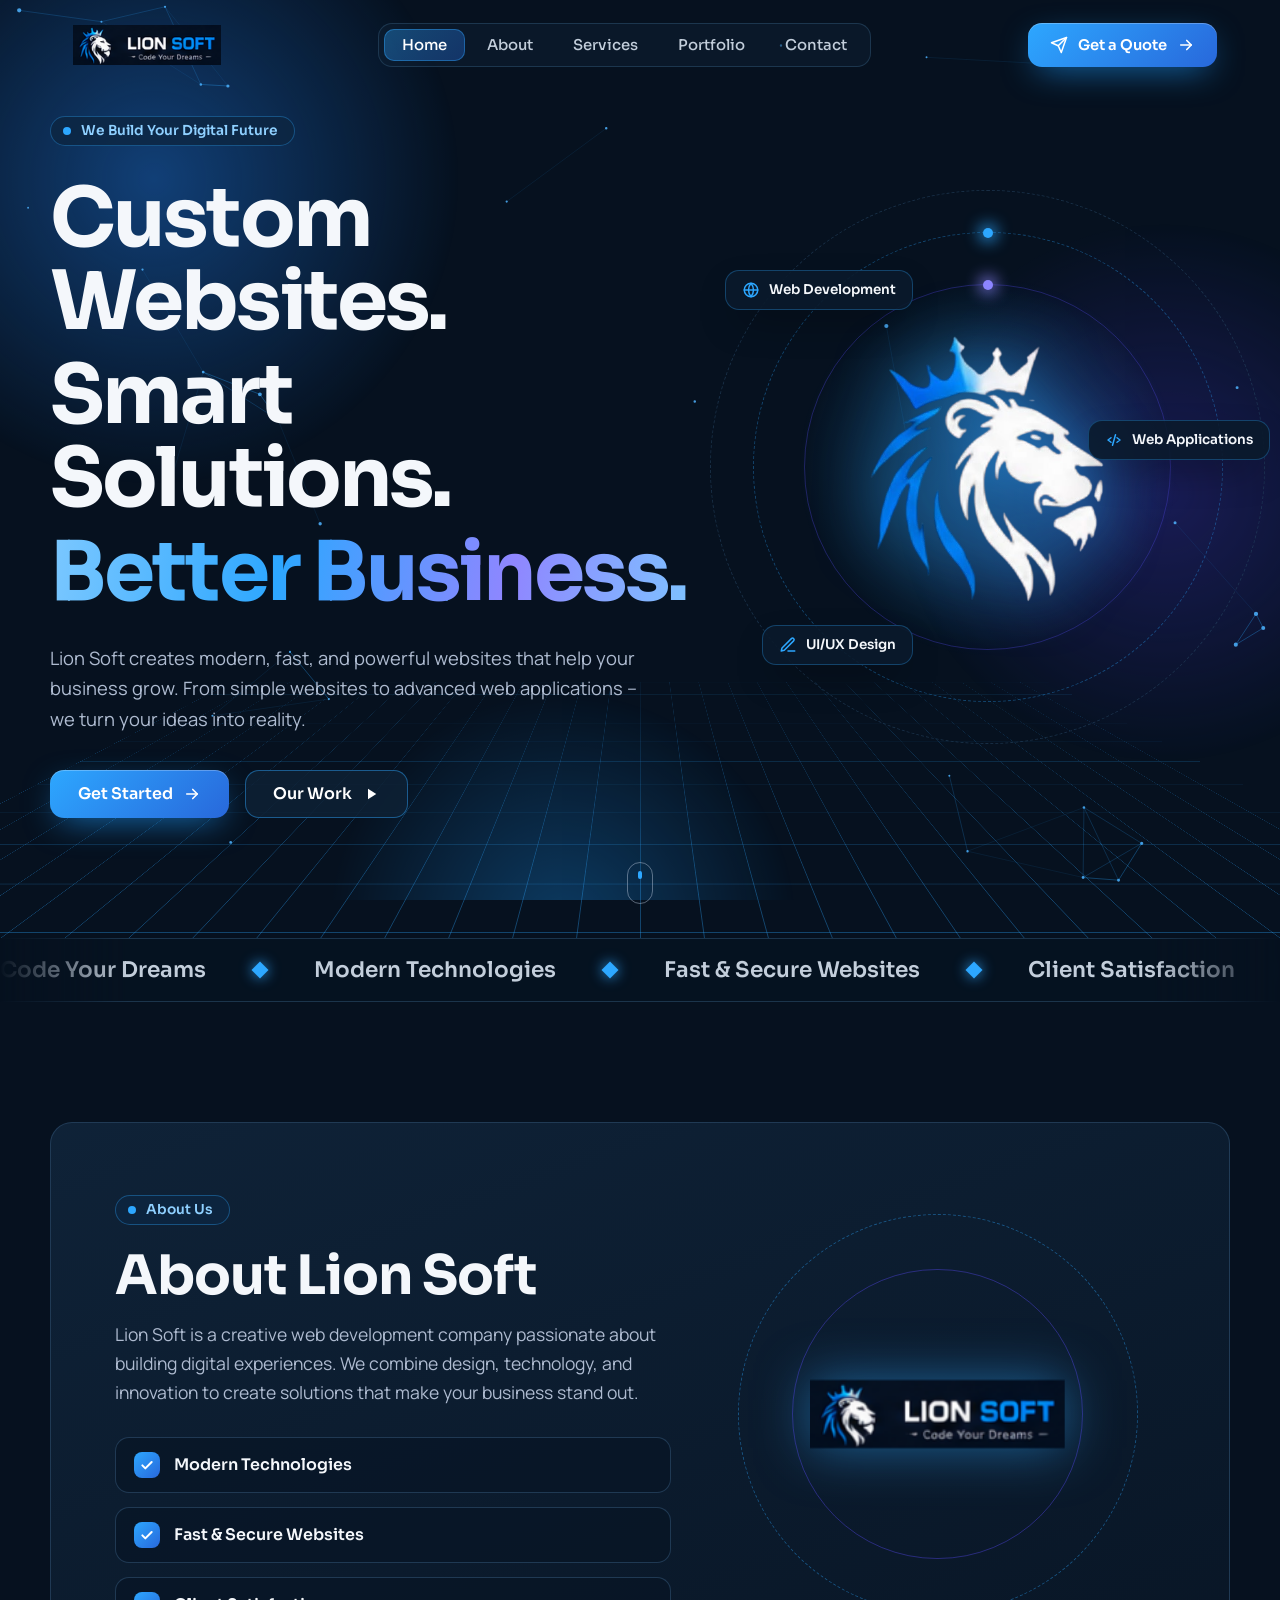
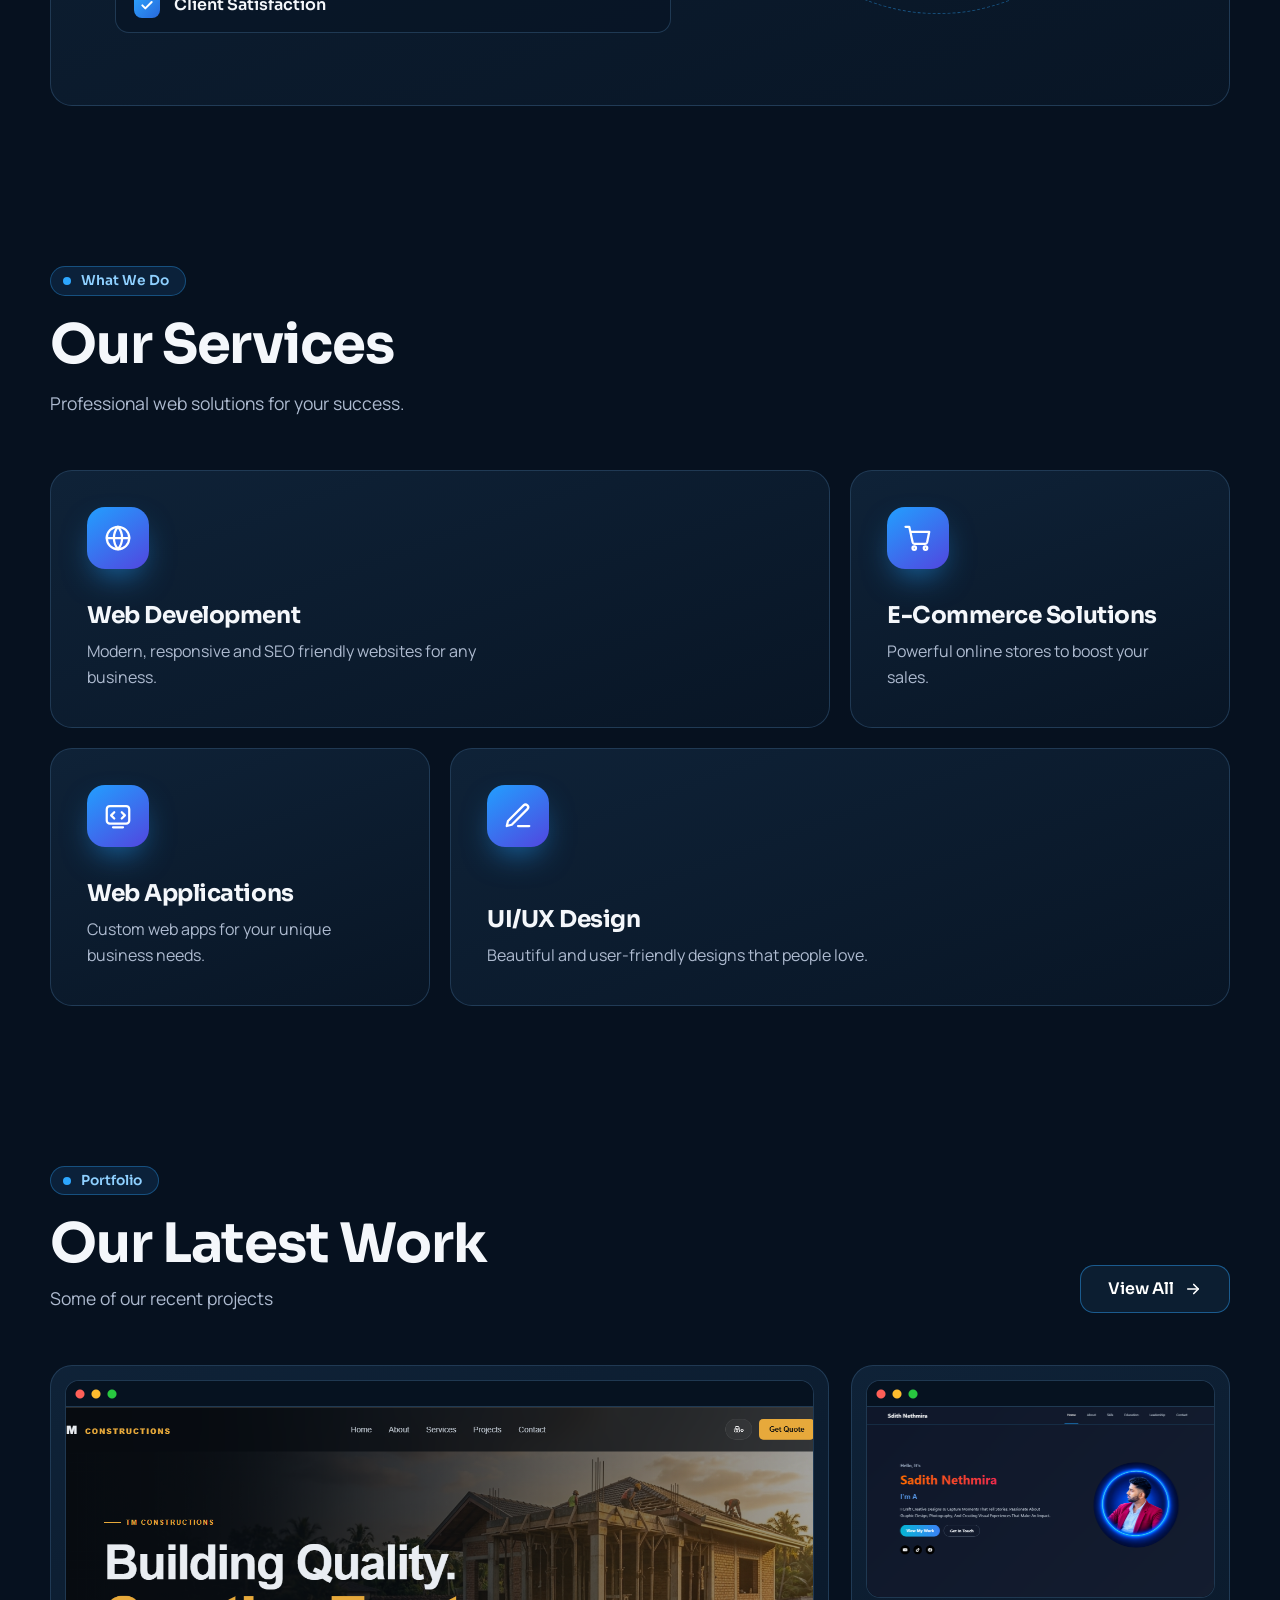
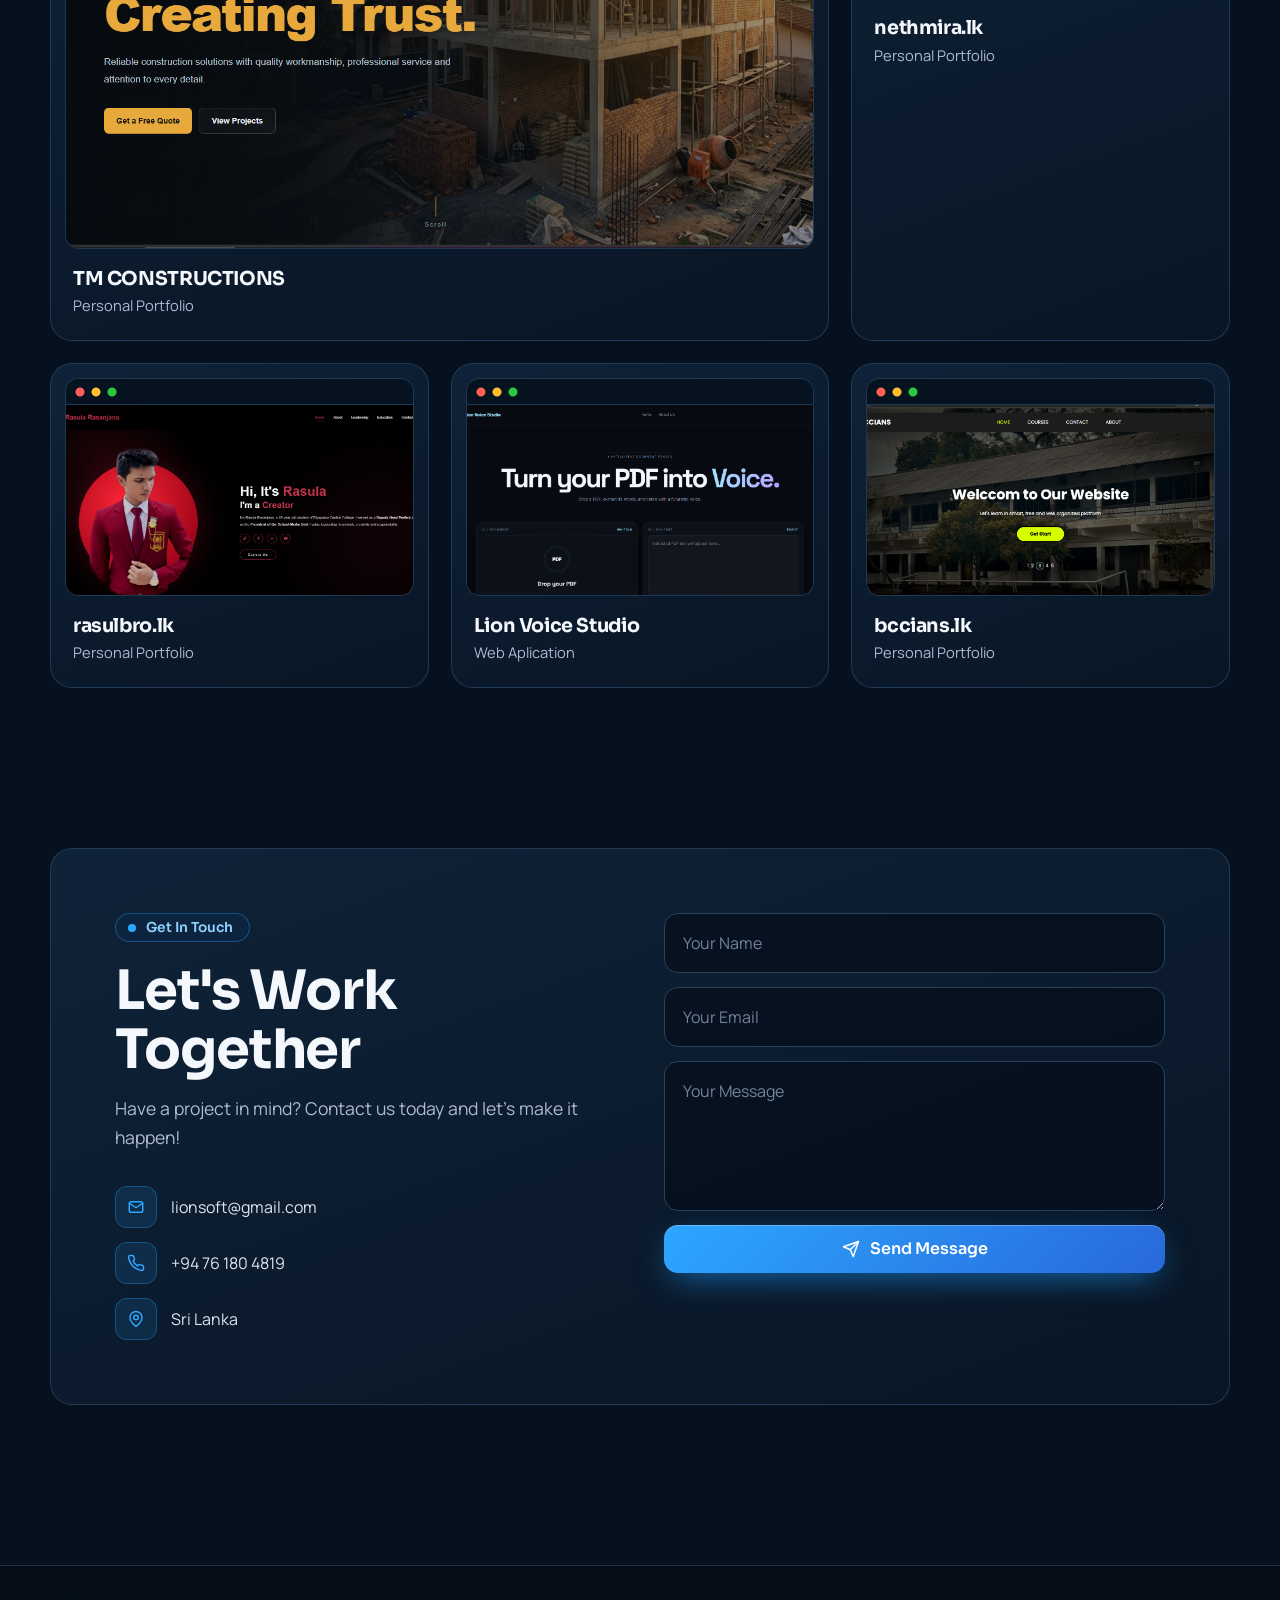
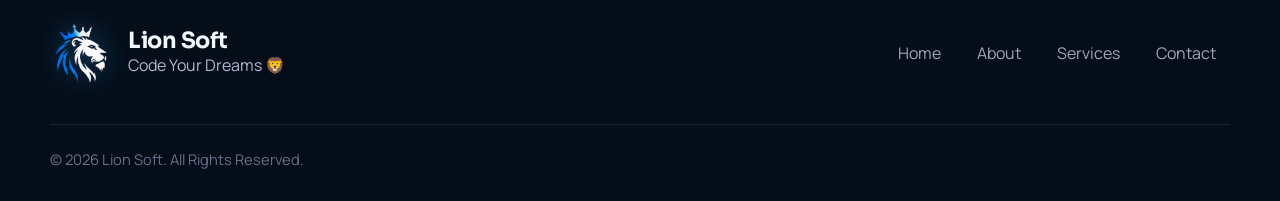
==== commit 6082aa58: "v3.1" ====
--- a/index.html
+++ b/index.html
@@ -19,22 +19,10 @@
 
 <body class="is-loading">
 
-    <!-- intro -->
-    <div class="loader" aria-hidden="true">
-        <div class="loader-inner">
-            <img src="assets/logo2.png" alt="">
-            <div class="loader-bar"><b></b></div>
-        </div>
-    </div>
-
-    <!-- animated background layers -->
     <div class="aurora" aria-hidden="true"><i></i><i></i><i></i></div>
     <canvas id="bg" aria-hidden="true"></canvas>
-    <div class="noise" aria-hidden="true"></div>
     <div class="cursor-glow" aria-hidden="true"></div>
 
-    <!-- custom cursor -->
-    <div class="cursor-dot" aria-hidden="true"></div>
     <div class="cursor-ring" aria-hidden="true"><span></span></div>
 
     <header class="nav">
--- a/style.css
+++ b/style.css
@@ -1,15 +1,4 @@
-/* =========================================================
-   Lion Soft 3.0 — same brand colours, new layout & motion
-   ========================================================= */
-
-@property --angle {
-  syntax: "<angle>";
-  inherits: false;
-  initial-value: 0deg;
-}
-
 :root {
-  /* brand colours (unchanged from the original theme) */
   --bg: #06111f;
   --panel: #0b192a;
   --panel2: #0f2135;
@@ -83,7 +72,6 @@
   color: #fff;
 }
 
-/* ---------- Layers behind the page ---------- */
 
 #bg {
   position: fixed;
@@ -105,9 +93,9 @@
 .aurora i {
   position: absolute;
   border-radius: 50%;
-  filter: blur(90px);
   opacity: .5;
   will-change: transform;
+  backface-visibility: hidden;
 }
 
 .aurora i:nth-child(1) {
@@ -151,23 +139,14 @@
   to { transform: translate(14vmax, -16vmax) scale(1.25); }
 }
 
-.noise {
-  position: fixed;
-  inset: 0;
-  z-index: 1;
-  pointer-events: none;
-  opacity: .05;
-  background-image: url("data:image/svg+xml,%3Csvg xmlns='http://www.w3.org/2000/svg' width='160' height='160'%3E%3Cfilter id='n'%3E%3CfeTurbulence type='fractalNoise' baseFrequency='.9' numOctaves='2' stitchTiles='stitch'/%3E%3C/filter%3E%3Crect width='100%25' height='100%25' filter='url(%23n)'/%3E%3C/svg%3E");
-}
-
 .cursor-glow {
   position: fixed;
   left: 0;
   top: 0;
   z-index: 1;
-  width: 640px;
-  height: 640px;
-  margin: -320px 0 0 -320px;
+  width: 480px;
+  height: 480px;
+  margin: -240px 0 0 -240px;
   border-radius: 50%;
   pointer-events: none;
   background: radial-gradient(circle, rgba(45, 167, 255, .16), transparent 62%);
@@ -191,34 +170,19 @@
   box-shadow: 0 0 12px var(--sky);
 }
 
-/* ---------- Custom cursor ---------- */
-
-.cursor-dot,
 .cursor-ring {
   position: fixed;
   left: 0;
   top: 0;
-  z-index: 200;
+  z-index: 9999;
   pointer-events: none;
   opacity: 0;
   will-change: transform;
 }
 
-.cursor-dot {
-  width: 8px;
-  height: 8px;
-  margin: -4px 0 0 -4px;
+.cursor-ring {
   border-radius: 50%;
-  background: #fff;
-  box-shadow: 0 0 14px 2px var(--sky);
-}
-
-.cursor-ring {
-  width: 44px;
-  height: 44px;
-  margin: -22px 0 0 -22px;
-  border-radius: 50%;
-  border: 1.5px solid rgba(45, 167, 255, .7);
+  background: rgba(45, 167, 255, .08);
   display: grid;
   place-items: center;
   transition: width .3s var(--ease), height .3s var(--ease), margin .3s var(--ease),
@@ -276,24 +240,10 @@
   }
 }
 
-html.has-cursor,
-html.has-cursor a,
-html.has-cursor button,
-html.has-cursor label {
-  cursor: none;
-}
-
-html.has-cursor input,
-html.has-cursor textarea {
-  cursor: text;
-}
-
-html.has-cursor .cursor-dot,
 html.has-cursor .cursor-ring {
   opacity: 1;
 }
 
-/* ---------- Intro loader (the one orchestrated moment) ---------- */
 
 .loader {
   position: fixed;
@@ -347,7 +297,6 @@
   to { transform: scale(1.08); }
 }
 
-/* ---------- Layout helpers ---------- */
 
 .container {
   width: min(1180px, calc(100% - 48px));
@@ -373,8 +322,7 @@
   padding: 7px 16px 7px 12px;
   border: 1px solid rgba(45, 167, 255, .35);
   border-radius: 999px;
-  background: rgba(13, 38, 66, .55);
-  backdrop-filter: blur(8px);
+  background: rgba(13, 38, 66, .8);
   font: 600 .86rem/1 var(--font-display);
   color: #8fd0ff;
 }
@@ -413,7 +361,6 @@
   max-width: 52ch;
 }
 
-/* ---------- Buttons ---------- */
 
 .btn {
   position: relative;
@@ -463,8 +410,7 @@
 }
 
 .btn.ghost {
-  background: rgba(15, 33, 53, .55);
-  backdrop-filter: blur(10px);
+  background: rgba(15, 33, 53, .85);
   box-shadow: inset 0 0 0 1px rgba(45, 167, 255, .45);
 }
 
@@ -477,7 +423,6 @@
   opacity: .8;
 }
 
-/* ---------- Navigation: floating glass pill ---------- */
 
 .nav {
   position: fixed;
@@ -568,7 +513,6 @@
   color: #fff;
 }
 
-/* ---------- Hero ---------- */
 
 .hero {
   min-height: 100svh;
@@ -615,15 +559,10 @@
 
 .grad-text {
   background: linear-gradient(100deg, #7cc8ff 0%, var(--sky) 35%, #8f86ff 70%, #7cc8ff 100%);
-  background-size: 220% 100%;
+  background-size: 100% 100%;
   -webkit-background-clip: text;
   background-clip: text;
   -webkit-text-fill-color: transparent;
-  animation: shine 7s linear infinite;
-}
-
-@keyframes shine {
-  to { background-position: -220% 0; }
 }
 
 .hero-copy .eyebrow,
@@ -657,7 +596,6 @@
   margin-top: 36px;
 }
 
-/* hero emblem: logo with orbiting service chips */
 .emblem {
   position: relative;
   aspect-ratio: 1;
@@ -762,8 +700,7 @@
   padding: 10px 16px;
   border-radius: 14px;
   border: 1px solid rgba(45, 167, 255, .3);
-  background: rgba(10, 26, 44, .72);
-  backdrop-filter: blur(12px);
+  background: rgba(10, 26, 44, .9);
   font: 600 .84rem/1 var(--font-display);
   white-space: nowrap;
   box-shadow: 0 16px 40px -16px #000;
@@ -782,7 +719,7 @@
 .chip.c3 { bottom: 8%; left: 2%; animation-delay: -4s; }
 
 @keyframes bob {
-  50% { margin-top: -12px; }
+  50% { translate: 0 -12px; }
 }
 
 .scroll-hint {
@@ -814,7 +751,6 @@
   80%, 100% { transform: translateY(14px); opacity: 0; }
 }
 
-/* perspective grid floor */
 .floor {
   position: absolute;
   left: -20%;
@@ -838,22 +774,15 @@
     linear-gradient(rgba(45, 167, 255, .35) 1px, transparent 1px),
     linear-gradient(90deg, rgba(45, 167, 255, .35) 1px, transparent 1px);
   background-size: 64px 64px;
-  animation: floorMove 3s linear infinite;
-}
-
-@keyframes floorMove {
-  to { background-position: 0 64px; }
-}
-
-/* ---------- Marquee (uses the existing taglines) ---------- */
+}
+
 
 .marquee {
   position: relative;
   z-index: 2;
   overflow: hidden;
   border-block: 1px solid rgba(38, 67, 95, .7);
-  background: rgba(7, 19, 33, .55);
-  backdrop-filter: blur(10px);
+  background: rgba(7, 19, 33, .7);
   padding: 20px 0;
   mask-image: linear-gradient(90deg, transparent, #000 10%, #000 90%, transparent);
   -webkit-mask-image: linear-gradient(90deg, transparent, #000 10%, #000 90%, transparent);
@@ -892,17 +821,13 @@
   to { transform: translateX(-50%); }
 }
 
-/* ---------- Glass card base with cursor spotlight ---------- */
 
 .card {
   position: relative;
   border-radius: var(--radius);
-  background: linear-gradient(160deg, rgba(16, 36, 58, .72), rgba(9, 22, 38, .72));
-  backdrop-filter: blur(14px);
-  -webkit-backdrop-filter: blur(14px);
+  background: linear-gradient(160deg, rgba(16, 36, 58, .92), rgba(9, 22, 38, .92));
   border: 1px solid rgba(38, 67, 95, .8);
   overflow: hidden;
-  transform-style: preserve-3d;
   transition: border-color .4s, box-shadow .4s;
 }
 
@@ -931,7 +856,6 @@
   z-index: 1;
 }
 
-/* ---------- About ---------- */
 
 .about {
   display: grid;
@@ -999,18 +923,15 @@
   position: absolute;
   inset: 6%;
   border-radius: 50%;
-  border: 1px solid rgba(45, 167, 255, .3);
+  border: 1px dashed rgba(45, 167, 255, .4);
   animation: spin 30s linear infinite;
-  background: conic-gradient(from var(--angle), transparent 0 70%, rgba(45, 167, 255, .35) 100%);
-  -webkit-mask: radial-gradient(circle, transparent 62%, #000 63%);
-  mask: radial-gradient(circle, transparent 62%, #000 63%);
 }
 
 .brand::after {
   inset: 18%;
   animation-direction: reverse;
   animation-duration: 20s;
-  border-color: rgba(81, 70, 223, .4);
+  border: 1px solid rgba(81, 70, 223, .45);
 }
 
 .brand img {
@@ -1020,7 +941,6 @@
   transform: translateZ(60px);
 }
 
-/* ---------- Services: bento ---------- */
 
 .head {
   margin-bottom: 52px;
@@ -1092,7 +1012,6 @@
   max-width: 40ch;
 }
 
-/* ---------- Portfolio ---------- */
 
 .portfolio-head {
   display: flex;
@@ -1191,7 +1110,6 @@
   font-size: .92rem;
 }
 
-/* ---------- Contact ---------- */
 
 .contact-wrap {
   display: grid;
@@ -1268,13 +1186,11 @@
   justify-content: center;
 }
 
-/* ---------- Footer ---------- */
 
 .footer {
   margin-top: 120px;
   border-top: 1px solid rgba(38, 67, 95, .7);
-  background: rgba(5, 13, 24, .7);
-  backdrop-filter: blur(14px);
+  background: rgba(5, 13, 24, .85);
 }
 
 .footer-container {
@@ -1351,23 +1267,19 @@
   font-size: .92rem;
 }
 
-/* ---------- Scroll reveal ---------- */
 
 .reveal {
   opacity: 0;
-  transform: translateY(40px) scale(.98);
-  filter: blur(6px);
-  transition: opacity .9s var(--ease), transform .9s var(--ease), filter .9s var(--ease),
+  transform: translateY(32px);
+  transition: opacity .7s var(--ease), transform .7s var(--ease),
     border-color .4s, box-shadow .4s;
 }
 
 .reveal.show {
   opacity: 1;
   transform: none;
-  filter: none;
-}
-
-/* ---------- Responsive ---------- */
+}
+
 
 @media (max-width: 960px) {
   .hero-grid {
@@ -1541,3 +1453,10 @@
     display: none;
   }
 }
+
+@media (max-width: 820px) {
+  .aurora i:nth-child(3),
+  .floor {
+    display: none;
+  }
+}
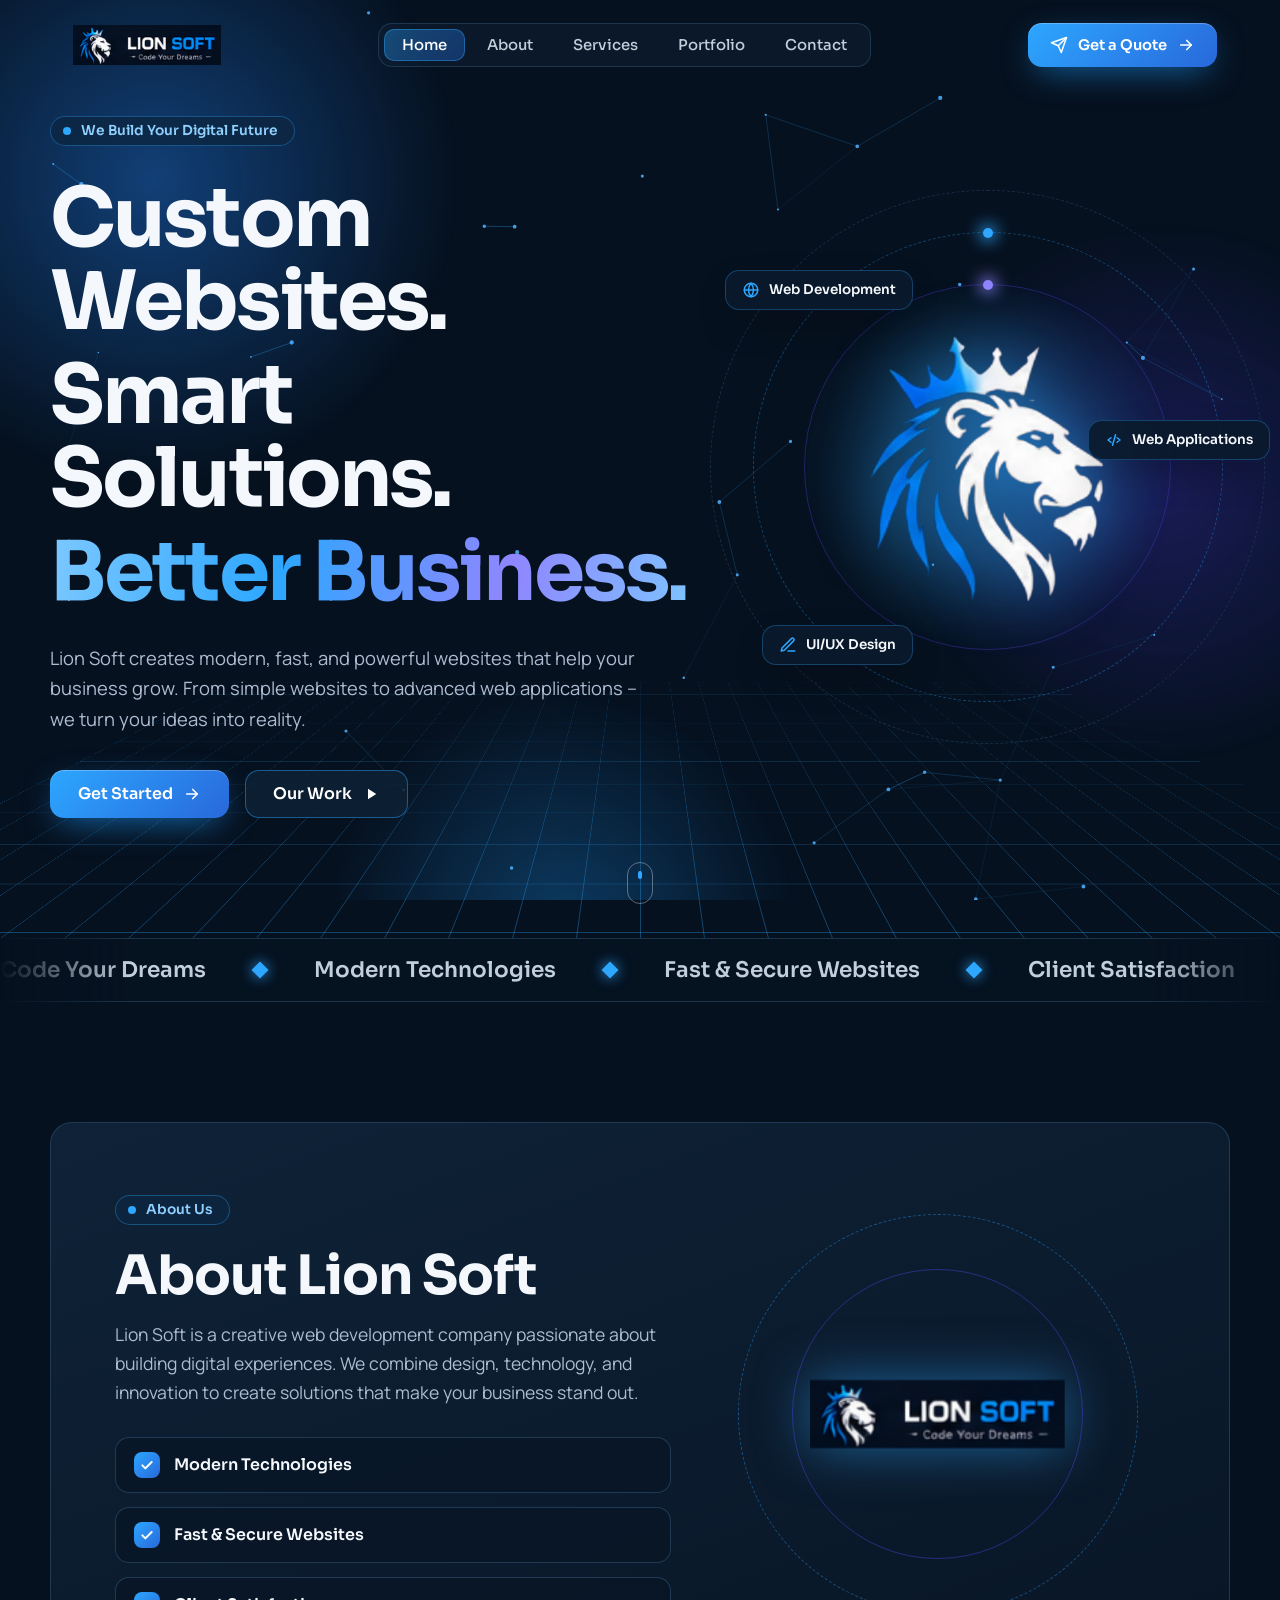
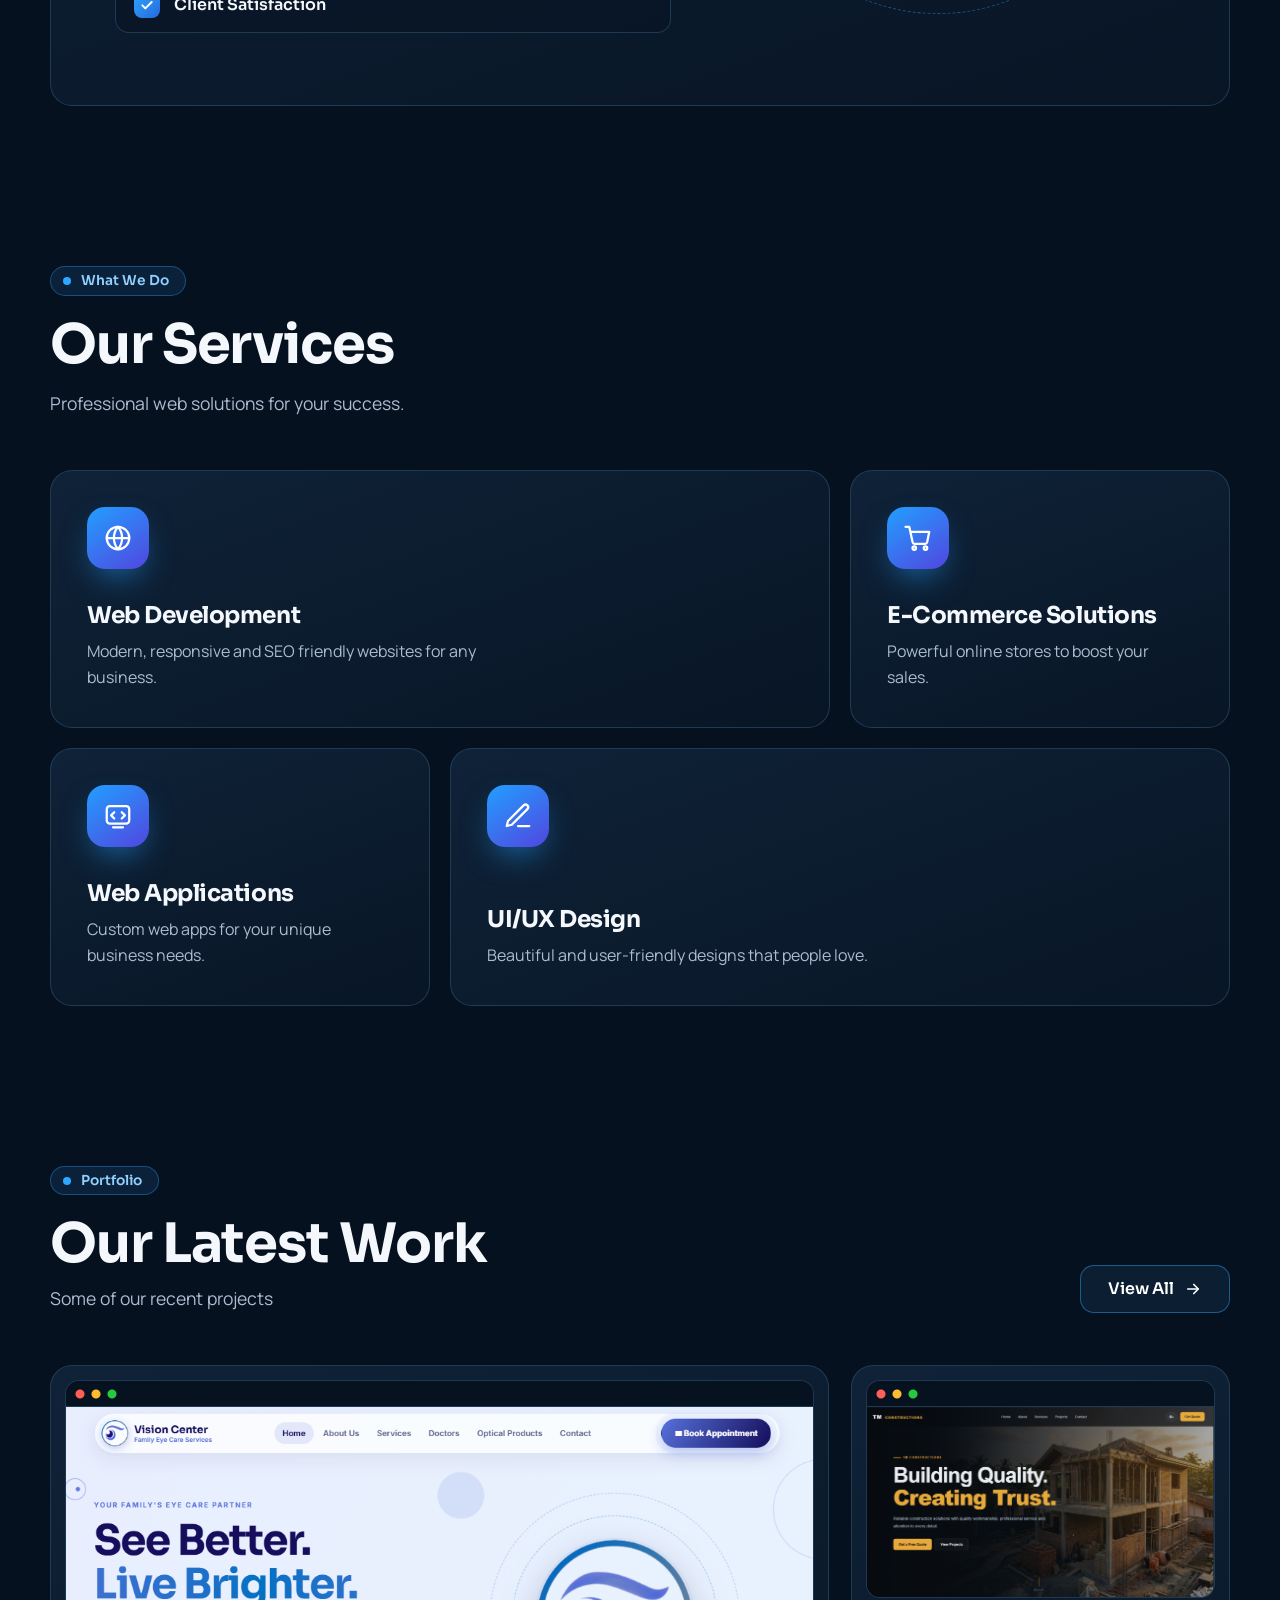
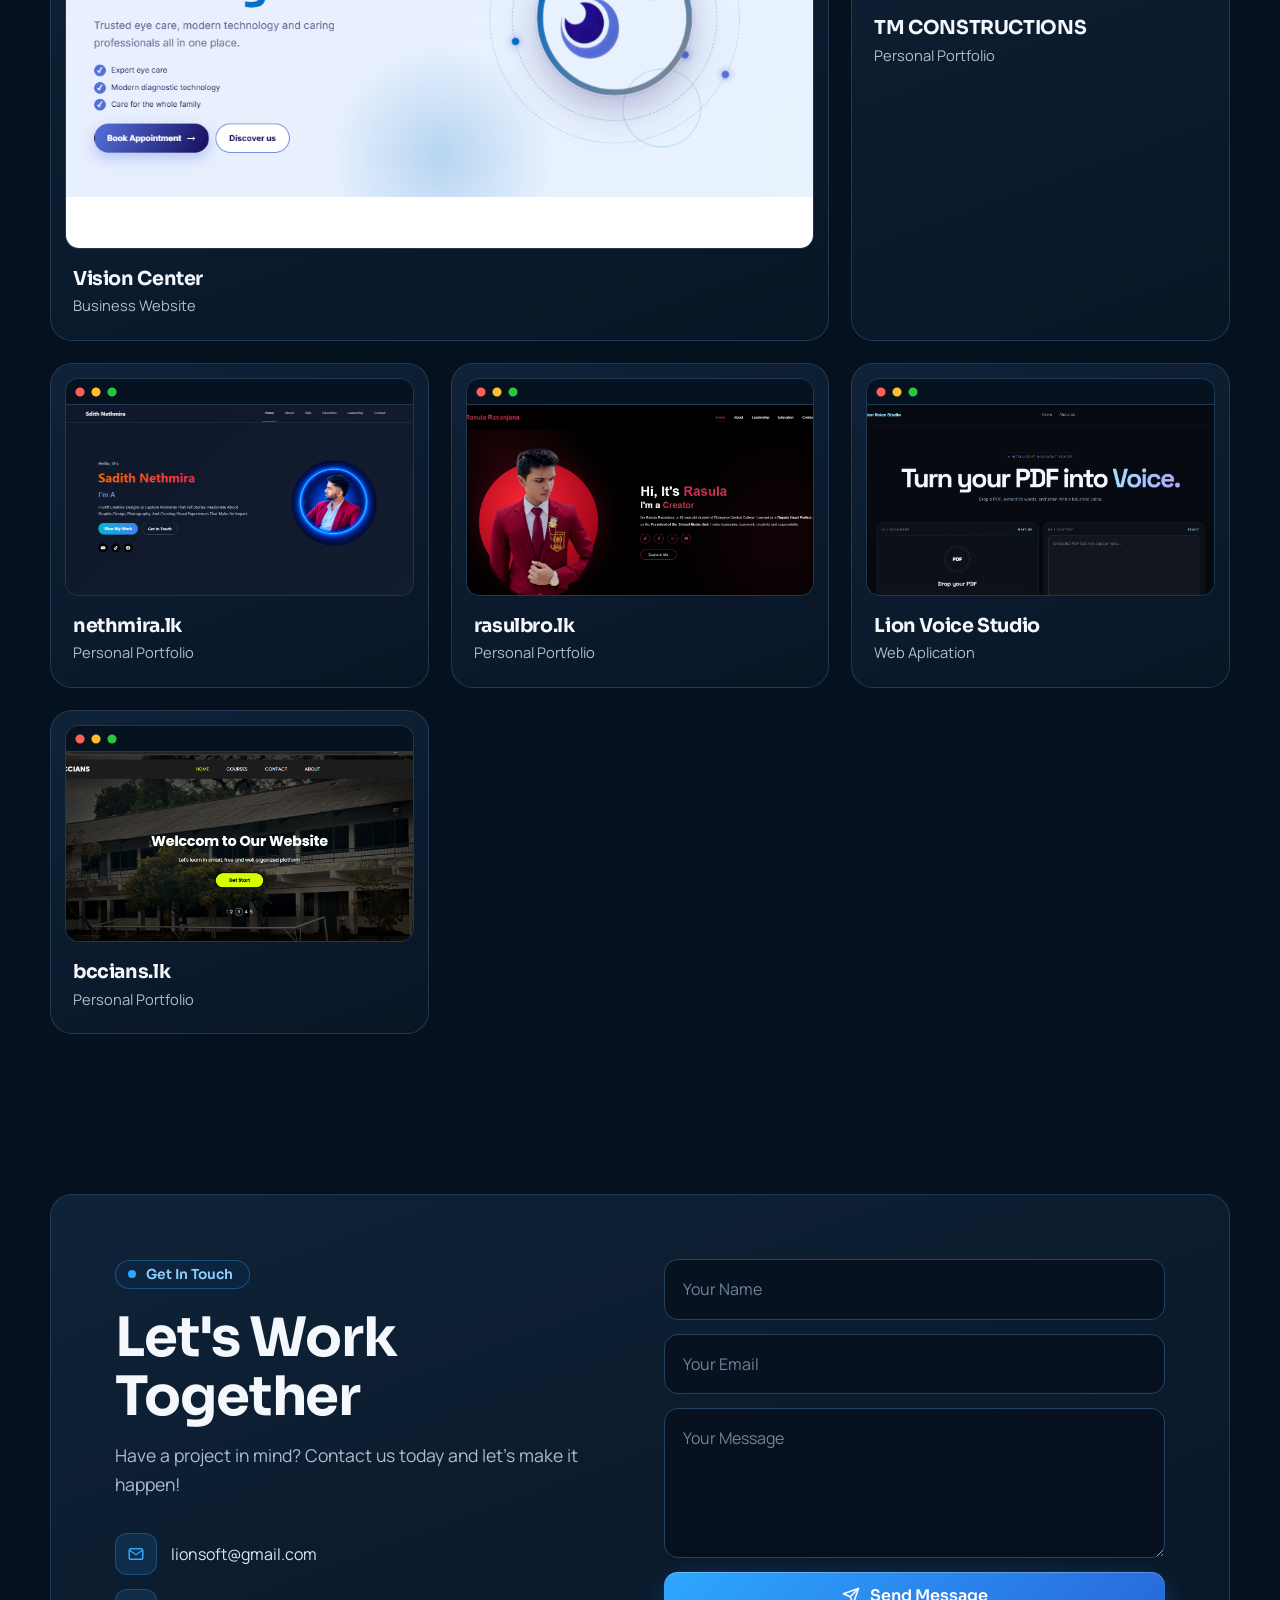
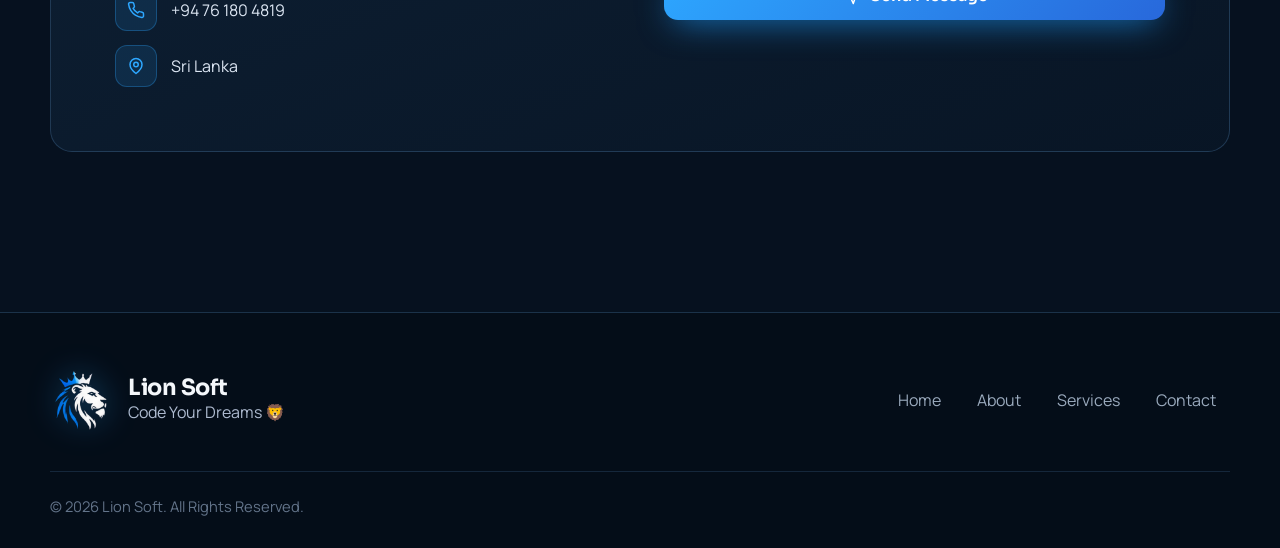
==== commit 237c864e: "v4.0" ====
--- a/index.html
+++ b/index.html
@@ -14,7 +14,7 @@
     <link rel="preconnect" href="https://fonts.gstatic.com" crossorigin>
     <link href="https://fonts.googleapis.com/css2?family=Manrope:wght@400;500;600;700&family=Sora:wght@500;600;700&display=swap" rel="stylesheet">
     <link rel="stylesheet" href="style.css">
-    <link rel="shortcut icon" href="assets/logo2.png" type="image/x-icon">
+    <link rel="shortcut icon" href="assets/icon.ico" type="image/x-icon">
 </head>
 
 <body class="is-loading">
@@ -177,6 +177,12 @@
                     </a>
                 </div>
                 <div class="projects">
+                    <a target="_blank" rel="noopener" href="https://visioncenter.lk" data-cursor="Visit">
+                        <article class="card project" data-tilt="5">
+                            <div class="shot"><img src="assets/visioncenter.lk.PNG" alt="Vision Center website" loading="lazy"></div>
+                            <h3>Vision Center</h3><small>Business Website</small>
+                        </article>
+                    </a>
                     <a target="_blank" rel="noopener" href="https://lion-soft.github.io/tm-constructions" data-cursor="Visit">
                         <article class="card project" data-tilt="5">
                             <div class="shot"><img src="assets/tm.PNG" alt="TM CONSTRUCTIONS website" loading="lazy"></div>
